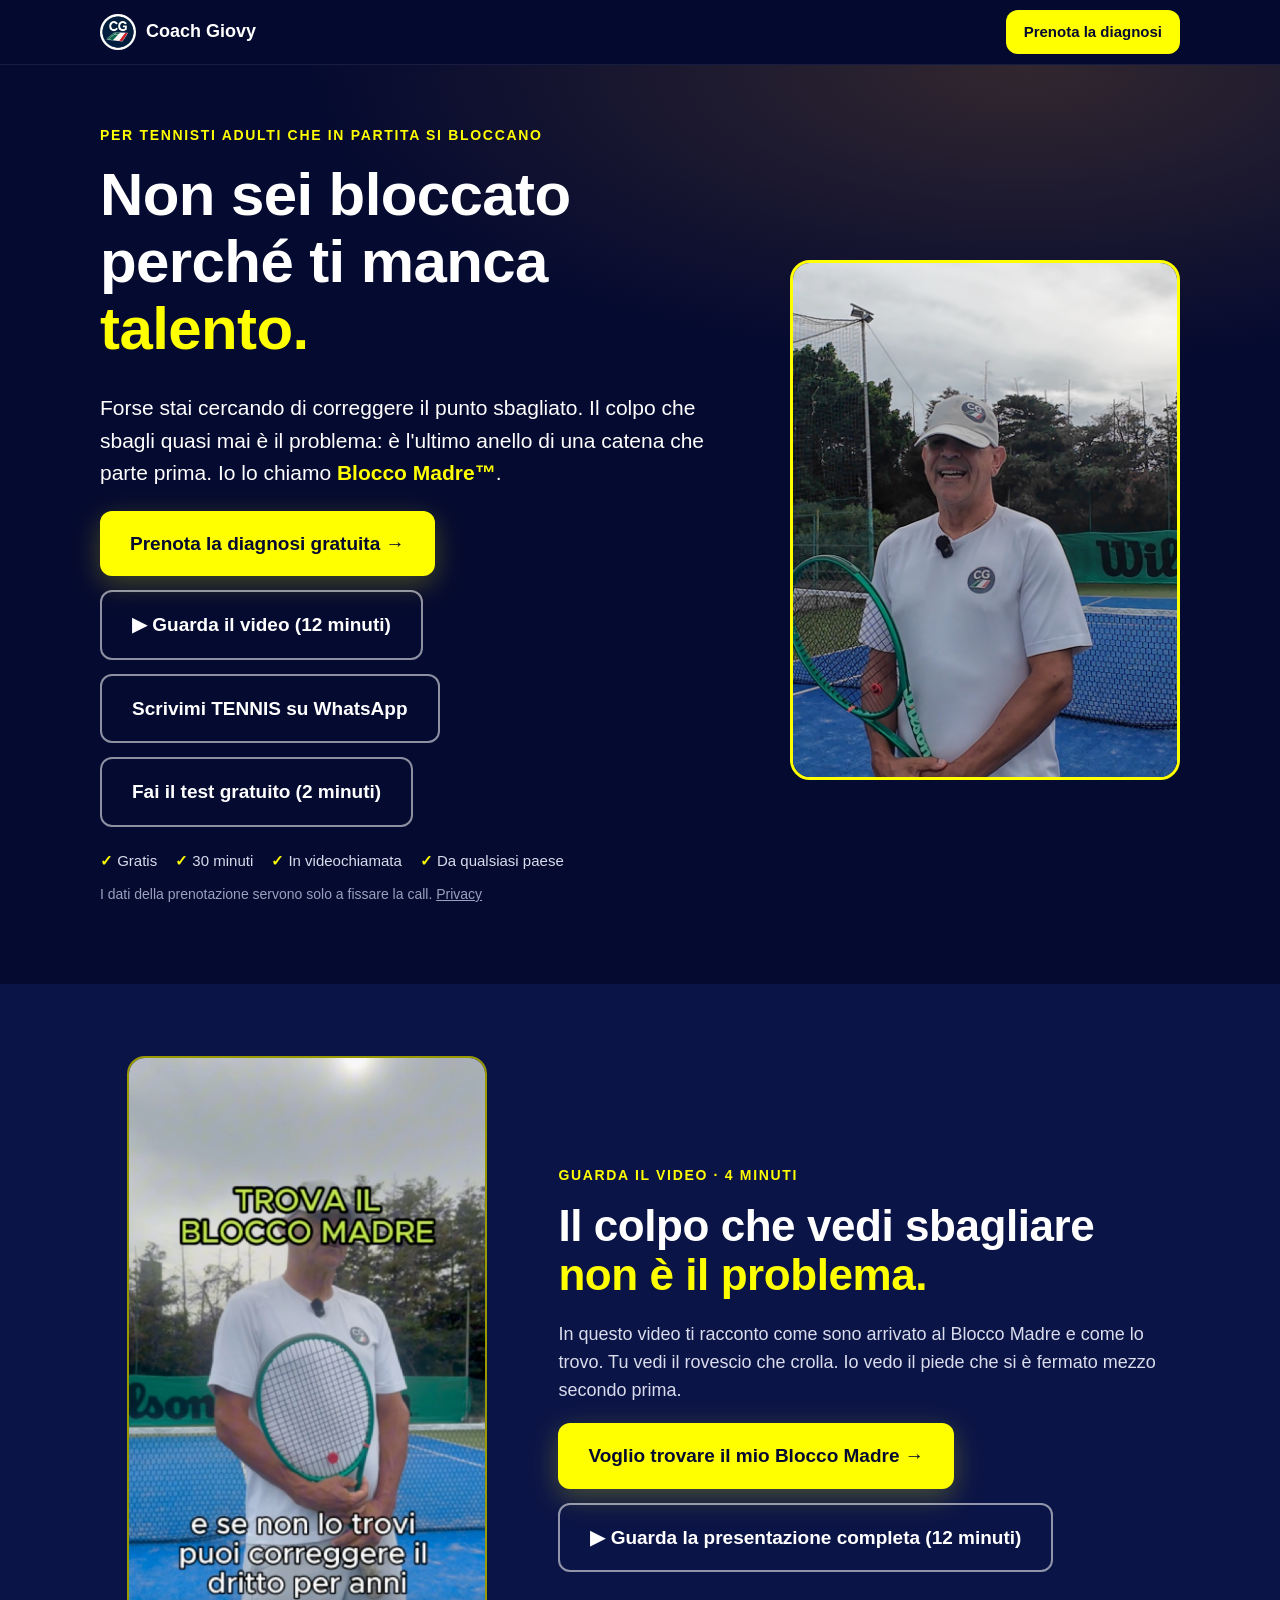
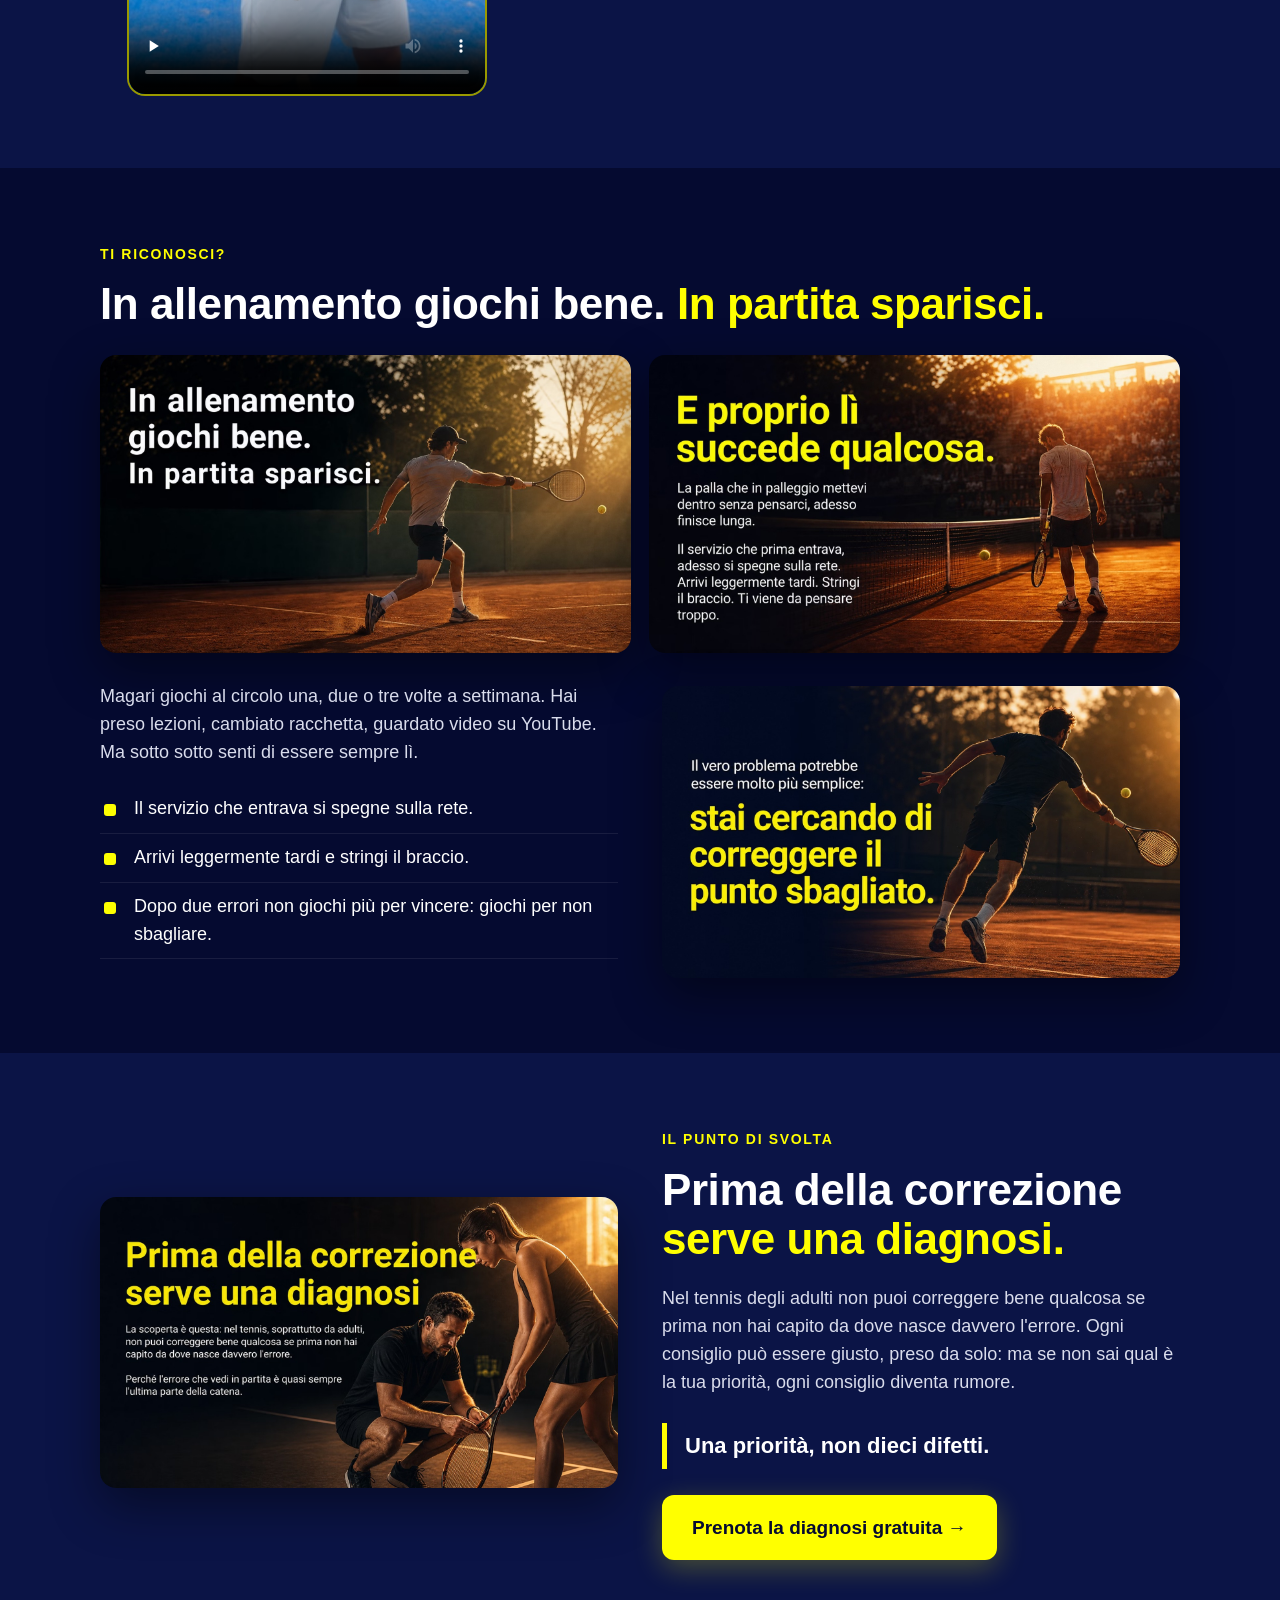
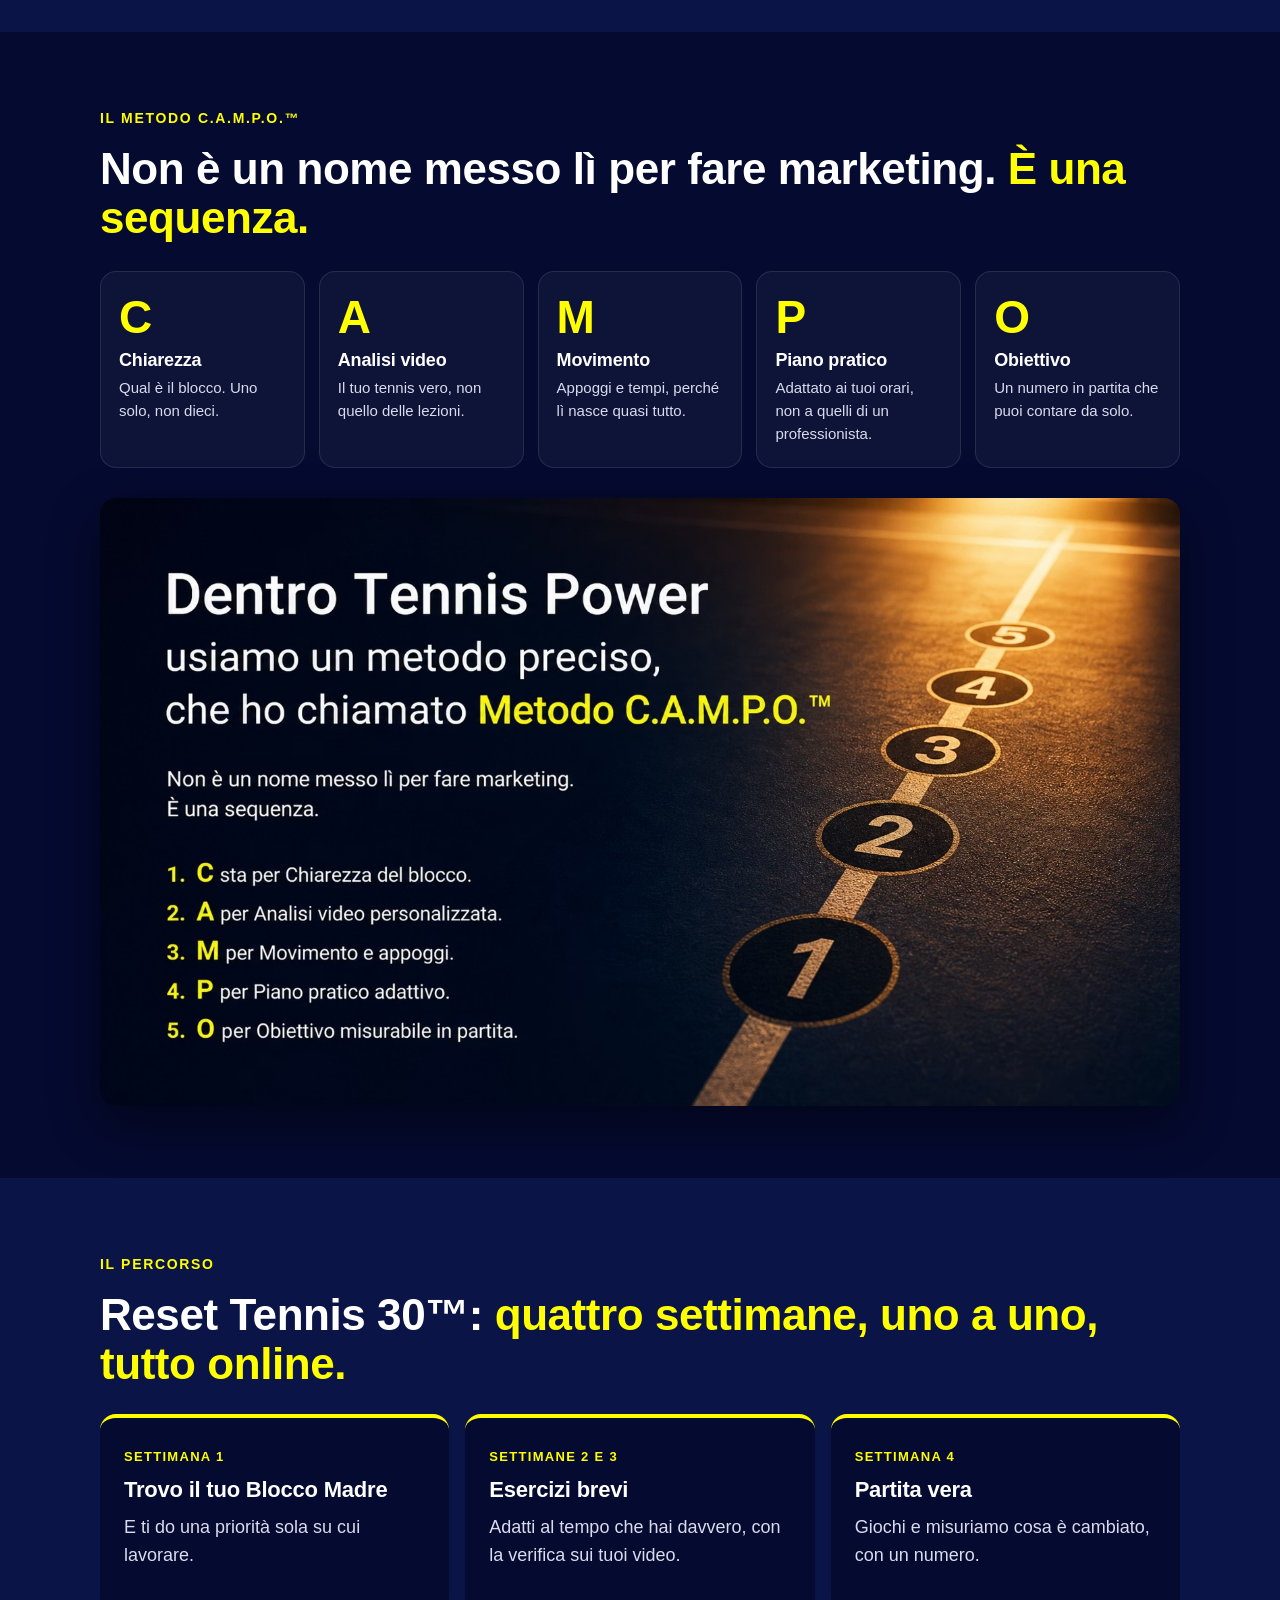
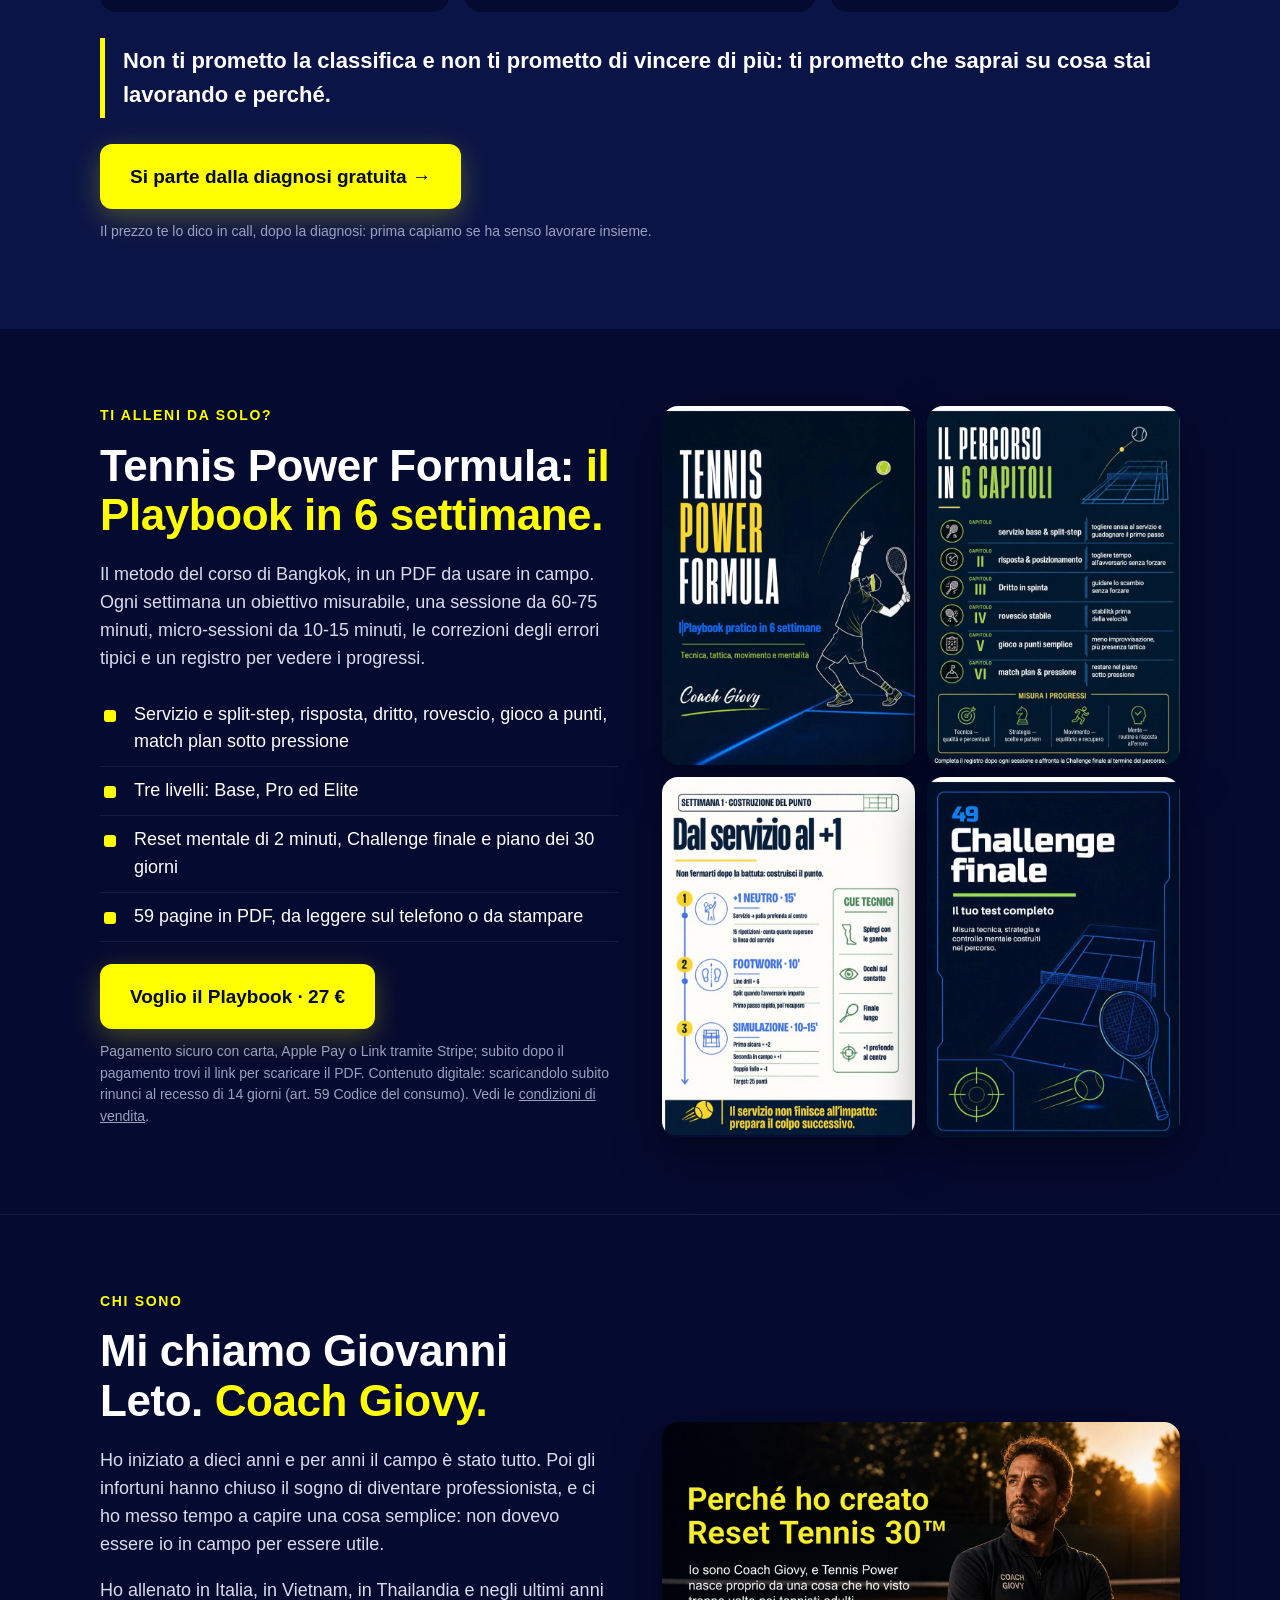
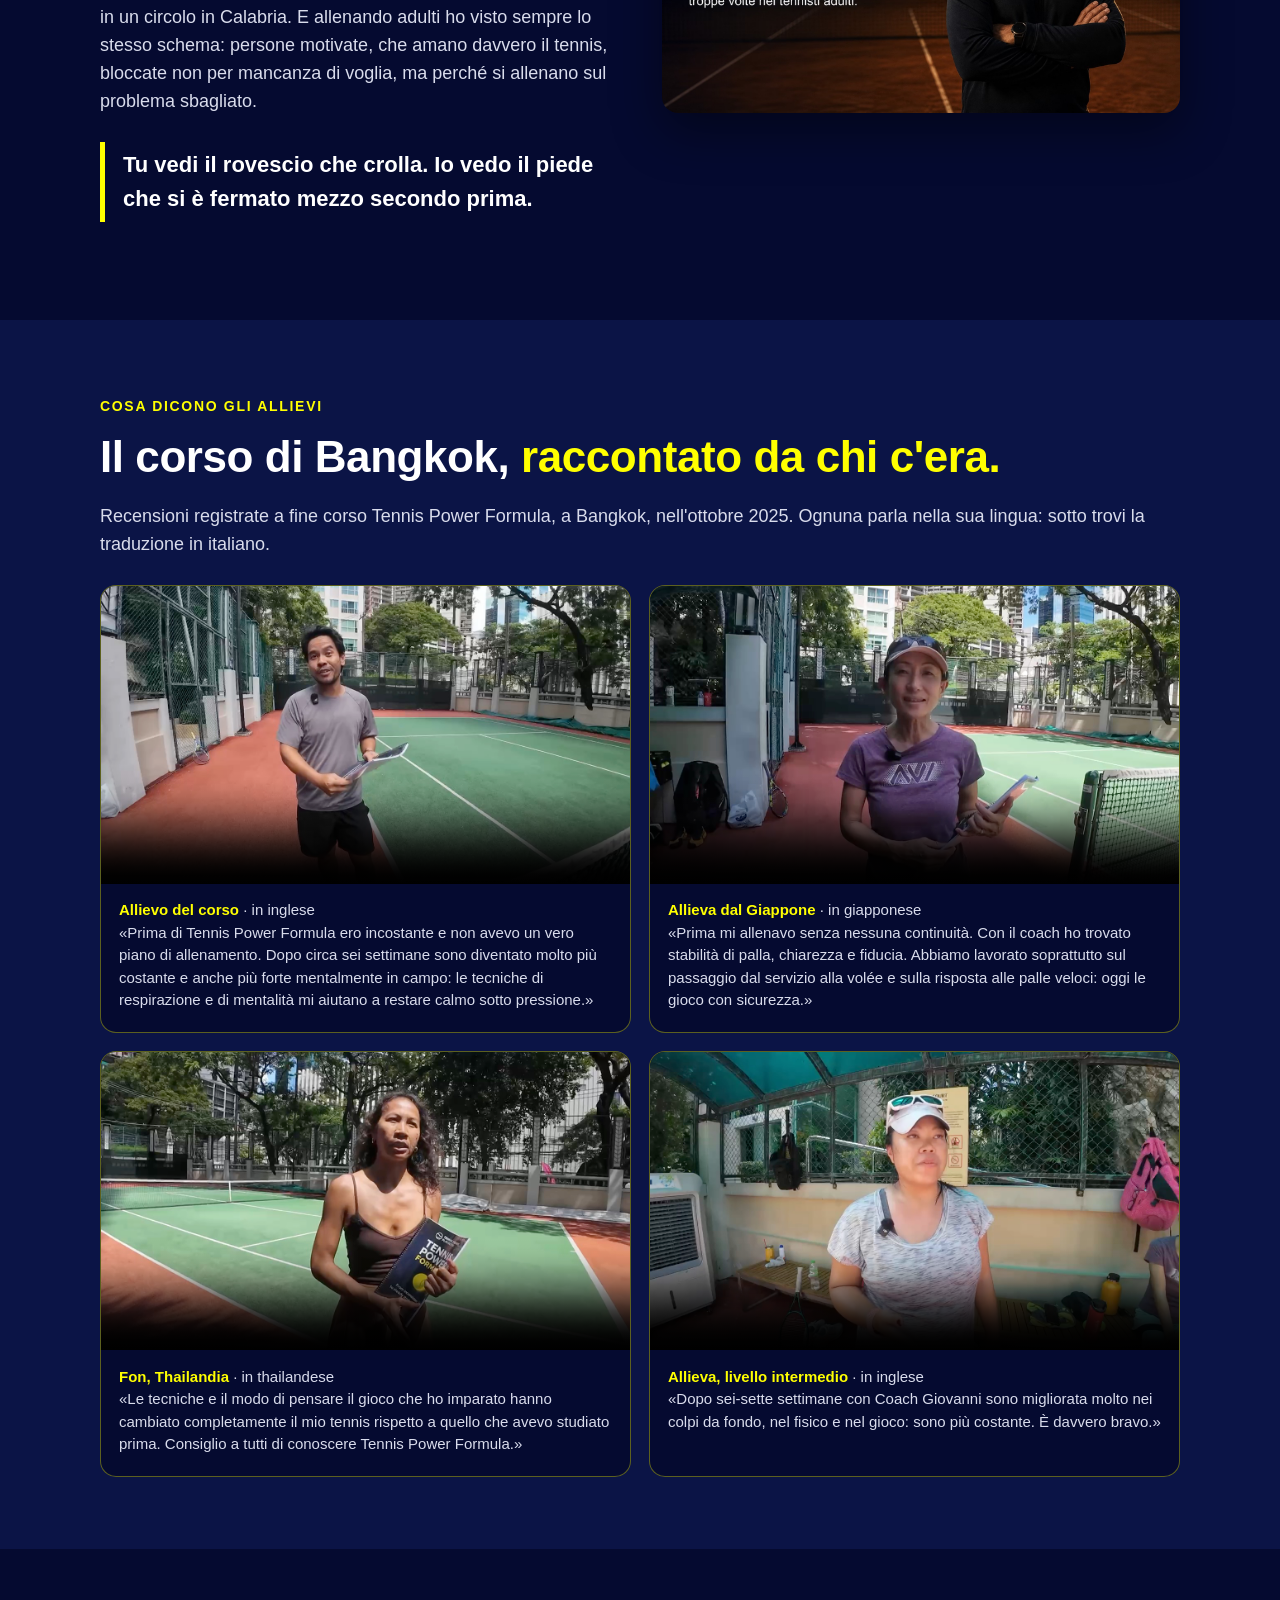
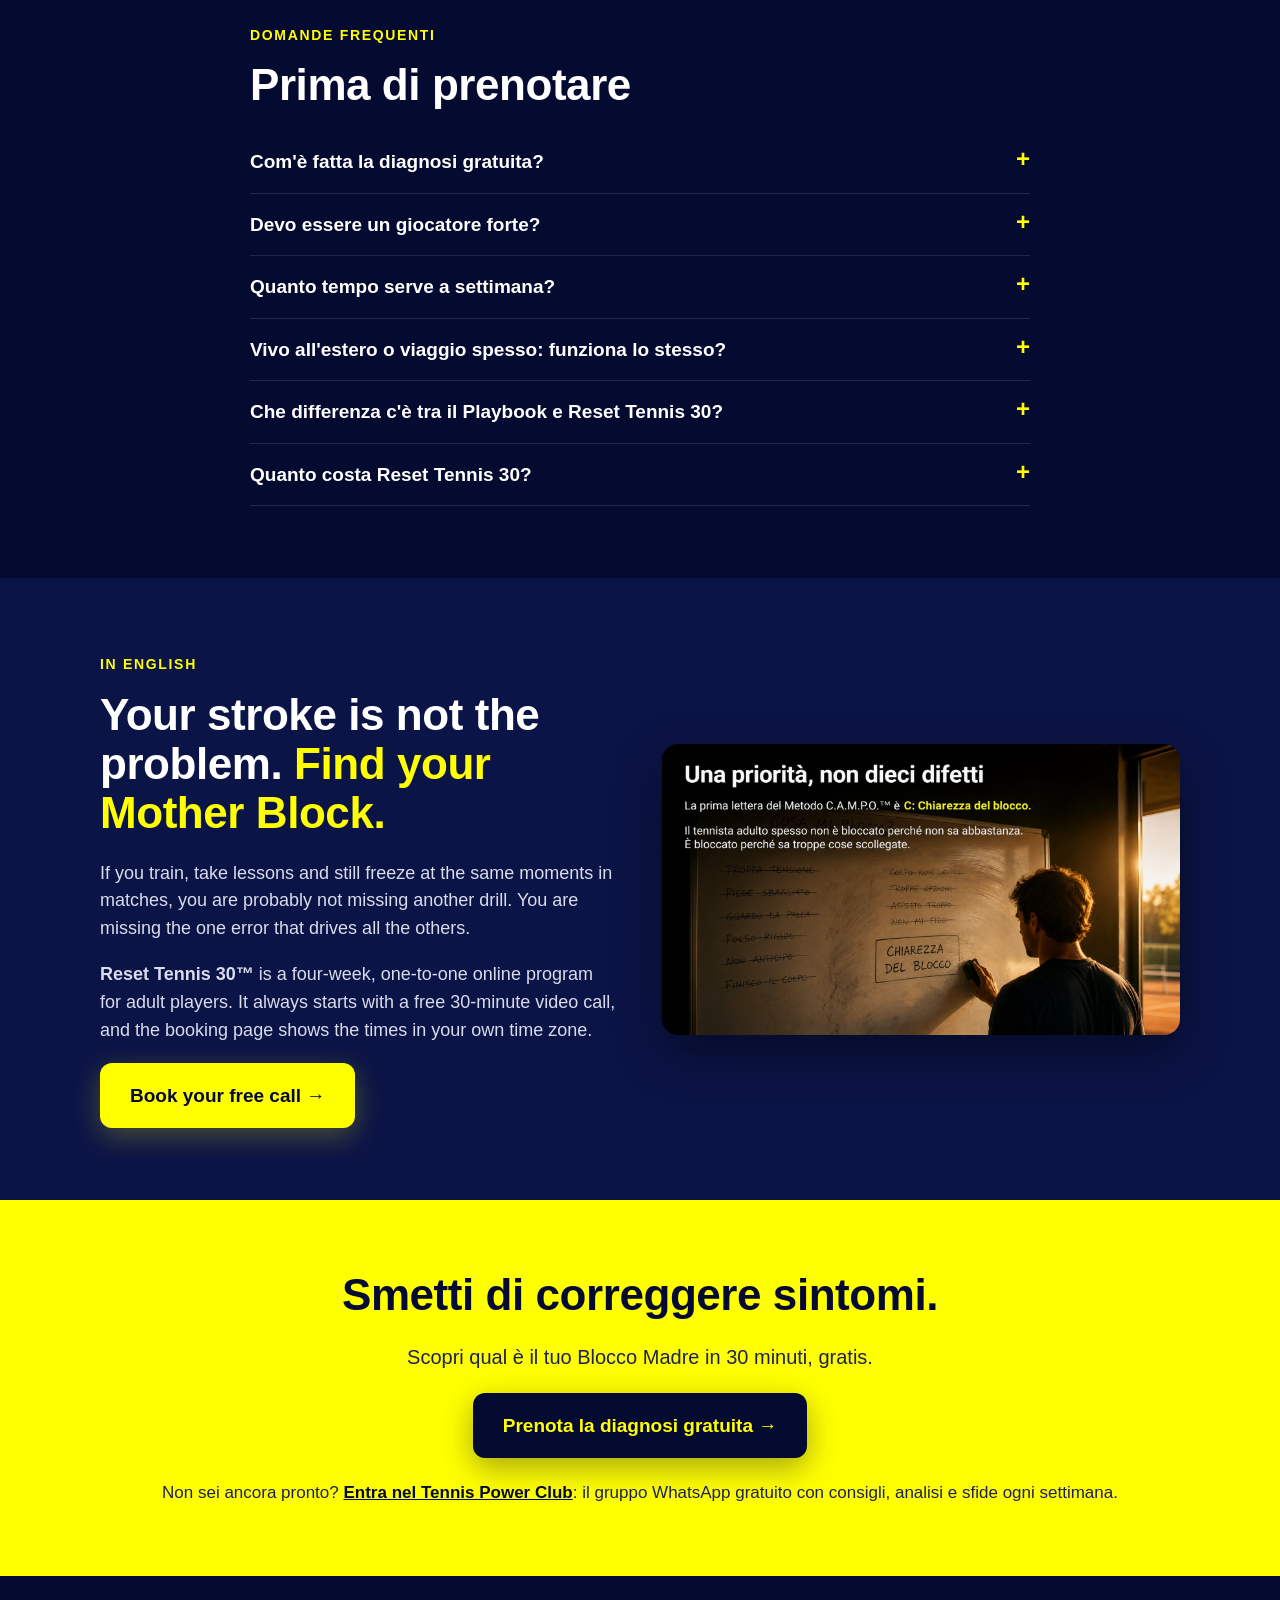
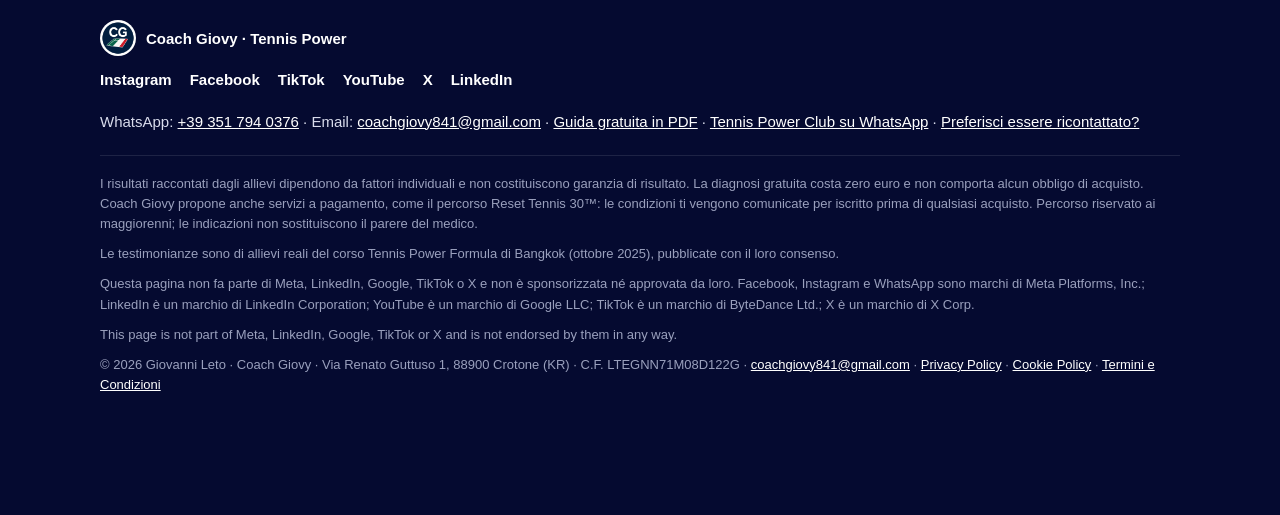
==== index.html @ 8401bed2 "Pagina video con il VSL e pulsante Guarda il video in home" ====
<!doctype html>
<html lang="it">
<head>
<meta charset="utf-8">
<meta name="viewport" content="width=device-width, initial-scale=1">
<title>Coach Giovy – Trova il tuo Blocco Madre</title>
<meta name="description" content="Per tennisti adulti che in allenamento giocano bene e in partita si bloccano. Diagnosi gratuita di 30 minuti online con Coach Giovy.">
<link rel="icon" href="img/logo.png">
<style>
:root{--navy:#050A30;--navy2:#0b1446;--giallo:#FFFF00;--bianco:#fff;--testo:#d9dcec;--grigio:#9aa0bd}
*{box-sizing:border-box}
html{scroll-behavior:smooth}
body{margin:0;background:var(--navy);color:var(--bianco);font-family:-apple-system,BlinkMacSystemFont,"Segoe UI",Roboto,"Helvetica Neue",Arial,sans-serif;font-size:18px;line-height:1.55;-webkit-font-smoothing:antialiased}
img{max-width:100%;display:block}
a{color:inherit}
.wrap{max-width:1120px;margin:0 auto;padding:0 20px}
.giallo{color:var(--giallo)}
h1,h2,h3{line-height:1.12;margin:0 0 .5em;font-weight:900;letter-spacing:-.01em}
h1{font-size:clamp(34px,5.6vw,60px)}
h2{font-size:clamp(28px,4vw,44px)}
h3{font-size:22px}
p{margin:0 0 1em;color:var(--testo)}
.eyebrow{display:inline-block;font-weight:700;font-size:14px;letter-spacing:.12em;text-transform:uppercase;color:var(--giallo);margin-bottom:14px}
section{padding:72px 0}
.alt{background:var(--navy2)}

/* pulsanti */
.btn{display:inline-flex;align-items:center;justify-content:center;gap:10px;background:var(--giallo);color:var(--navy);font-weight:900;font-size:19px;text-decoration:none;padding:18px 30px;border-radius:12px;box-shadow:0 8px 28px rgba(255,255,0,.25);transition:transform .15s,box-shadow .15s;text-align:center}
.btn:hover{transform:translateY(-2px);box-shadow:0 12px 34px rgba(255,255,0,.35)}
.btn.out{background:transparent;color:var(--bianco);border:2px solid rgba(255,255,255,.55);box-shadow:none;font-weight:700}
.btn.out:hover{border-color:var(--giallo);color:var(--giallo)}
.cta-row{display:flex;flex-wrap:wrap;gap:14px;align-items:center;margin-top:8px}
.nota{font-size:14px;color:var(--grigio);margin-top:12px}

/* barra in alto */
.top{position:sticky;top:0;z-index:20;background:rgba(5,10,48,.92);backdrop-filter:blur(8px);border-bottom:1px solid rgba(255,255,255,.08)}
.top .wrap{display:flex;align-items:center;justify-content:space-between;height:64px}
.brand{display:flex;align-items:center;gap:10px;font-weight:900;text-decoration:none}
.brand img{width:36px;height:36px;border-radius:50%}
.top .btn{padding:10px 18px;font-size:15px;box-shadow:none}

/* apertura */
.hero{padding:56px 0 64px;background:radial-gradient(1200px 500px at 80% 0%,rgba(255,170,40,.18),transparent 60%),var(--navy)}
.hero .grid{display:grid;grid-template-columns:1.25fr .75fr;gap:40px;align-items:center}
.hero p.lead{font-size:21px;color:var(--bianco)}
.hero .foto{border-radius:20px;overflow:hidden;border:3px solid var(--giallo);aspect-ratio:3/4;max-height:560px}
.hero .foto img{width:100%;height:100%;object-fit:cover;object-position:50% 22%}
.punti{display:flex;flex-wrap:wrap;gap:8px 18px;margin-top:22px;font-size:15px;color:var(--testo)}
.punti span::before{content:"✓ ";color:var(--giallo);font-weight:900}

/* video */
.video{display:grid;grid-template-columns:.8fr 1.2fr;gap:44px;align-items:center}
.player{position:relative;border-radius:18px;overflow:hidden;border:2px solid rgba(255,255,0,.6);background:#000;aspect-ratio:9/16;max-height:640px;margin:0 auto;width:100%;max-width:360px}
.player video{width:100%;height:100%;object-fit:cover}

/* slide */
.slide{border-radius:16px;overflow:hidden;box-shadow:0 18px 50px rgba(0,0,0,.45)}
.duo{display:grid;grid-template-columns:1fr 1fr;gap:18px}
.split{display:grid;grid-template-columns:1fr 1fr;gap:44px;align-items:center}
.lista{list-style:none;padding:0;margin:0 0 1.2em}
.lista li{padding:10px 0 10px 34px;position:relative;color:var(--bianco);border-bottom:1px solid rgba(255,255,255,.08)}
.lista li::before{content:"";position:absolute;left:4px;top:19px;width:12px;height:12px;background:var(--giallo);border-radius:3px}

/* metodo */
.campo{display:grid;grid-template-columns:repeat(5,1fr);gap:14px;margin:28px 0 30px}
.lettera{background:rgba(255,255,255,.04);border:1px solid rgba(255,255,255,.1);border-radius:16px;padding:22px 18px}
.lettera b{display:block;font-size:46px;line-height:1;color:var(--giallo);font-weight:900;margin-bottom:10px}
.lettera h3{font-size:18px;margin-bottom:6px}
.lettera p{font-size:15px;margin:0}

/* settimane */
.settimane{display:grid;grid-template-columns:repeat(3,1fr);gap:16px;margin:26px 0}
.sett{background:var(--navy);border-radius:16px;padding:24px;border-top:4px solid var(--giallo)}
.sett small{color:var(--giallo);font-weight:700;letter-spacing:.1em;text-transform:uppercase;font-size:13px}
.sett h3{margin-top:8px}
.promessa{font-size:22px;font-weight:700;color:var(--bianco);border-left:5px solid var(--giallo);padding:6px 0 6px 18px;margin:26px 0}

/* recensioni */
.rec{display:grid;grid-template-columns:repeat(2,1fr);gap:18px;margin-top:26px}
.testim{margin:0;background:var(--navy);border-radius:16px;overflow:hidden;border:1px solid rgba(255,255,0,.35)}
.testim video{width:100%;aspect-ratio:16/9;display:block;background:#000;object-fit:cover}
.testim figcaption{padding:16px 18px 20px;font-size:15px;line-height:1.5;color:var(--testo)}
.testim figcaption b{color:var(--giallo)}

/* faq */
details{border-bottom:1px solid rgba(255,255,255,.12);padding:16px 0}
summary{cursor:pointer;font-weight:700;font-size:19px;list-style:none;display:flex;justify-content:space-between;gap:16px}
summary::after{content:"+";color:var(--giallo);font-weight:900;font-size:24px;line-height:1}
details[open] summary::after{content:"–"}
details p{margin:12px 0 0}

/* fascia finale */
.finale{background:var(--giallo);color:var(--navy);text-align:center;padding:70px 0}
.finale h2{color:var(--navy)}
.finale p{color:#1d2250;font-size:20px}
.finale .btn{background:var(--navy);color:var(--giallo);box-shadow:0 10px 30px rgba(5,10,48,.35)}
.finale .club{font-size:17px;margin:22px 0 0}
.finale .club a{color:var(--navy);font-weight:800}

footer{padding:44px 0 110px;font-size:15px;color:var(--grigio)}
footer a{color:var(--bianco)}
.legale{margin-top:22px;padding-top:18px;border-top:1px solid rgba(255,255,255,.1);font-size:13px;line-height:1.55}
.legale p{color:var(--grigio);margin:0 0 10px}
.social{display:flex;flex-wrap:wrap;gap:10px 18px;margin:12px 0 18px}
.social a{text-decoration:none;font-weight:700}
.social a:hover{color:var(--giallo)}

/* pulsante fisso su telefono */
.fisso{display:none}

@media (max-width:860px){
  body{font-size:17px}
  section{padding:54px 0}
  .hero .grid,.video,.split{grid-template-columns:1fr;gap:28px}
  .hero{padding-top:36px}
  .hero .foto{aspect-ratio:auto;height:340px;max-height:none;width:100%}
  .hero .foto img{object-position:50% 18%}
  .campo{grid-template-columns:1fr 1fr}
  .settimane,.rec{grid-template-columns:1fr}
  .rec .box{aspect-ratio:auto;min-height:120px}
  .duo{grid-template-columns:1fr}
  .btn{width:100%}
  .top .btn{width:auto}
  .fisso{display:block;position:fixed;left:0;right:0;bottom:0;z-index:30;padding:10px 14px calc(10px + env(safe-area-inset-bottom));background:rgba(5,10,48,.95);border-top:1px solid rgba(255,255,0,.3)}
  .fisso .btn{padding:15px;font-size:17px}
}
.anteprime{grid-template-columns:1fr 1fr!important;gap:12px}
@media (max-width:420px){.campo{grid-template-columns:1fr}.top .btn{display:none}}
</style>
</head>
<body>

<header class="top">
  <div class="wrap">
    <a class="brand" href="#inizio"><img src="img/logo.png" alt="">Coach Giovy</a>
    <a class="btn" href="https://calendar.app.google/vhpC8xXXcmGHWAYC7" target="_blank" rel="noopener">Prenota la diagnosi</a>
  </div>
</header>

<main id="inizio">

<!-- APERTURA -->
<section class="hero">
  <div class="wrap grid">
    <div>
      <span class="eyebrow">Per tennisti adulti che in partita si bloccano</span>
      <h1>Non sei bloccato perché ti manca <span class="giallo">talento.</span></h1>
      <p class="lead">Forse stai cercando di correggere il punto sbagliato. Il colpo che sbagli quasi mai è il problema: è l'ultimo anello di una catena che parte prima. Io lo chiamo <b class="giallo">Blocco Madre™</b>.</p>
      <div class="cta-row">
        <a class="btn" href="https://calendar.app.google/vhpC8xXXcmGHWAYC7" target="_blank" rel="noopener">Prenota la diagnosi gratuita →</a>
        <a class="btn out" href="video.html">▶ Guarda il video (12 minuti)</a>
        <a class="btn out" href="https://wa.me/393517940376?text=TENNIS" target="_blank" rel="noopener">Scrivimi TENNIS su WhatsApp</a>
        <a class="btn out" href="https://docs.google.com/forms/d/e/1FAIpQLSeAd2VO9AnDeCGVUJ0sTrOYMsWZMtYce19Gke6xHrSFcv4H5g/viewform" target="_blank" rel="noopener">Fai il test gratuito (2 minuti)</a>
      </div>
      <div class="punti"><span>Gratis</span><span>30 minuti</span><span>In videochiamata</span><span>Da qualsiasi paese</span></div>
      <p class="nota">I dati della prenotazione servono solo a fissare la call. <a href="privacy.html" style="color:var(--grigio)">Privacy</a></p>
    </div>
    <div class="foto"><img src="img/coach.jpg" alt="Coach Giovy, Giovanni Leto, in campo"></div>
  </div>
</section>

<!-- VIDEO -->
<section class="alt" id="video">
  <div class="wrap video">
    <div class="player">
      <video controls preload="none" playsinline poster="img/video-poster.jpg"
        src="video/video-manifesto.mp4"></video>
    </div>
    <div>
      <span class="eyebrow">Guarda il video · 4 minuti</span>
      <h2>Il colpo che vedi sbagliare <span class="giallo">non è il problema.</span></h2>
      <p>In questo video ti racconto come sono arrivato al Blocco Madre e come lo trovo. Tu vedi il rovescio che crolla. Io vedo il piede che si è fermato mezzo secondo prima.</p>
      <a class="btn" href="https://calendar.app.google/vhpC8xXXcmGHWAYC7" target="_blank" rel="noopener">Voglio trovare il mio Blocco Madre →</a>
      <p style="margin-top:14px"><a class="btn out" href="video.html">▶ Guarda la presentazione completa (12 minuti)</a></p>
    </div>
  </div>
</section>

<!-- TI RICONOSCI -->
<section>
  <div class="wrap">
    <span class="eyebrow">Ti riconosci?</span>
    <h2>In allenamento giochi bene. <span class="giallo">In partita sparisci.</span></h2>
    <div class="duo" style="margin:26px 0 30px">
      <div class="slide"><img src="img/slide-26.jpg" alt="In allenamento giochi bene. In partita sparisci." loading="lazy"></div>
      <div class="slide"><img src="img/slide-29.jpg" alt="E proprio lì succede qualcosa" loading="lazy"></div>
    </div>
    <div class="split">
      <div>
        <p>Magari giochi al circolo una, due o tre volte a settimana. Hai preso lezioni, cambiato racchetta, guardato video su YouTube. Ma sotto sotto senti di essere sempre lì.</p>
        <ul class="lista">
          <li>Il servizio che entrava si spegne sulla rete.</li>
          <li>Arrivi leggermente tardi e stringi il braccio.</li>
          <li>Dopo due errori non giochi più per vincere: giochi per non sbagliare.</li>
        </ul>
      </div>
      <div class="slide"><img src="img/slide-4.jpg" alt="Stai cercando di correggere il punto sbagliato" loading="lazy"></div>
    </div>
  </div>
</section>

<!-- DIAGNOSI -->
<section class="alt">
  <div class="wrap split">
    <div class="slide"><img src="img/slide-49.jpg" alt="Prima della correzione serve una diagnosi" loading="lazy"></div>
    <div>
      <span class="eyebrow">Il punto di svolta</span>
      <h2>Prima della correzione <span class="giallo">serve una diagnosi.</span></h2>
      <p>Nel tennis degli adulti non puoi correggere bene qualcosa se prima non hai capito da dove nasce davvero l'errore. Ogni consiglio può essere giusto, preso da solo: ma se non sai qual è la tua priorità, ogni consiglio diventa rumore.</p>
      <p class="promessa">Una priorità, non dieci difetti.</p>
      <a class="btn" href="https://calendar.app.google/vhpC8xXXcmGHWAYC7" target="_blank" rel="noopener">Prenota la diagnosi gratuita →</a>
    </div>
  </div>
</section>

<!-- METODO -->
<section>
  <div class="wrap">
    <span class="eyebrow">Il Metodo C.A.M.P.O.™</span>
    <h2>Non è un nome messo lì per fare marketing. <span class="giallo">È una sequenza.</span></h2>
    <div class="campo">
      <div class="lettera"><b>C</b><h3>Chiarezza</h3><p>Qual è il blocco. Uno solo, non dieci.</p></div>
      <div class="lettera"><b>A</b><h3>Analisi video</h3><p>Il tuo tennis vero, non quello delle lezioni.</p></div>
      <div class="lettera"><b>M</b><h3>Movimento</h3><p>Appoggi e tempi, perché lì nasce quasi tutto.</p></div>
      <div class="lettera"><b>P</b><h3>Piano pratico</h3><p>Adattato ai tuoi orari, non a quelli di un professionista.</p></div>
      <div class="lettera"><b>O</b><h3>Obiettivo</h3><p>Un numero in partita che puoi contare da solo.</p></div>
    </div>
    <div class="slide"><img src="img/slide-54.jpg" alt="Dentro Tennis Power usiamo il Metodo C.A.M.P.O." loading="lazy"></div>
  </div>
</section>

<!-- RESET TENNIS 30 -->
<section class="alt" id="reset">
  <div class="wrap">
    <span class="eyebrow">Il percorso</span>
    <h2>Reset Tennis 30™: <span class="giallo">quattro settimane, uno a uno, tutto online.</span></h2>
    <div class="settimane">
      <div class="sett"><small>Settimana 1</small><h3>Trovo il tuo Blocco Madre</h3><p>E ti do una priorità sola su cui lavorare.</p></div>
      <div class="sett"><small>Settimane 2 e 3</small><h3>Esercizi brevi</h3><p>Adatti al tempo che hai davvero, con la verifica sui tuoi video.</p></div>
      <div class="sett"><small>Settimana 4</small><h3>Partita vera</h3><p>Giochi e misuriamo cosa è cambiato, con un numero.</p></div>
    </div>
    <p class="promessa">Non ti prometto la classifica e non ti prometto di vincere di più: ti prometto che saprai su cosa stai lavorando e perché.</p>
    <a class="btn" href="https://calendar.app.google/vhpC8xXXcmGHWAYC7" target="_blank" rel="noopener">Si parte dalla diagnosi gratuita →</a>
    <p class="nota">Il prezzo te lo dico in call, dopo la diagnosi: prima capiamo se ha senso lavorare insieme.</p>
  </div>
</section>

<!-- PLAYBOOK: prodotto digitale in vendita. ACQUISTO_PLAYBOOK = link di pagamento Stripe del Playbook (27 euro) -->
<section id="playbook" style="border-bottom:1px solid rgba(255,255,255,.08)">
  <div class="wrap split">
    <div>
      <span class="eyebrow">Ti alleni da solo?</span>
      <h2>Tennis Power Formula: <span class="giallo">il Playbook in 6 settimane.</span></h2>
      <p>Il metodo del corso di Bangkok, in un PDF da usare in campo. Ogni settimana un obiettivo misurabile, una sessione da 60-75 minuti, micro-sessioni da 10-15 minuti, le correzioni degli errori tipici e un registro per vedere i progressi.</p>
      <ul class="lista">
        <li>Servizio e split-step, risposta, dritto, rovescio, gioco a punti, match plan sotto pressione</li>
        <li>Tre livelli: Base, Pro ed Elite</li>
        <li>Reset mentale di 2 minuti, Challenge finale e piano dei 30 giorni</li>
        <li>59 pagine in PDF, da leggere sul telefono o da stampare</li>
      </ul>
      <div class="cta-row">
        <a class="btn" id="compra-playbook" href="https://buy.stripe.com/4gMcN65EV00C4NLbNy9bO01" target="_blank" rel="noopener">Voglio il Playbook · 27 €</a>
      </div>
      <p class="nota">Pagamento sicuro con carta, Apple Pay o Link tramite Stripe; subito dopo il pagamento trovi il link per scaricare il PDF. Contenuto digitale: scaricandolo subito rinunci al recesso di 14 giorni (art. 59 Codice del consumo). Vedi le <a href="termini.html#playbook">condizioni di vendita</a>.</p>
    </div>
    <div class="duo anteprime">
      <div class="slide"><img src="img/playbook-1.jpg" alt="Copertina del Playbook Tennis Power Formula" loading="lazy"></div>
      <div class="slide"><img src="img/playbook-4.jpg" alt="Il percorso in 6 capitoli" loading="lazy"></div>
      <div class="slide"><img src="img/playbook-7.jpg" alt="Una sessione della settimana 1" loading="lazy"></div>
      <div class="slide"><img src="img/playbook-53.jpg" alt="La Challenge finale" loading="lazy"></div>
    </div>
  </div>
</section>

<!-- CHI SONO -->
<section>
  <div class="wrap split">
    <div>
      <span class="eyebrow">Chi sono</span>
      <h2>Mi chiamo Giovanni Leto. <span class="giallo">Coach Giovy.</span></h2>
      <p>Ho iniziato a dieci anni e per anni il campo è stato tutto. Poi gli infortuni hanno chiuso il sogno di diventare professionista, e ci ho messo tempo a capire una cosa semplice: non dovevo essere io in campo per essere utile.</p>
      <p>Ho allenato in Italia, in Vietnam, in Thailandia e negli ultimi anni in un circolo in Calabria. E allenando adulti ho visto sempre lo stesso schema: persone motivate, che amano davvero il tennis, bloccate non per mancanza di voglia, ma perché si allenano sul problema sbagliato.</p>
      <p class="promessa">Tu vedi il rovescio che crolla. Io vedo il piede che si è fermato mezzo secondo prima.</p>
    </div>
    <div class="slide"><img src="img/slide-39.jpg" alt="Perché ho creato Reset Tennis 30" loading="lazy"></div>
  </div>
</section>

<!-- RECENSIONI: allieve del corso Tennis Power Formula, Bangkok, 17/10/2025. Pubblicare solo con il consenso scritto di ciascuna. -->
<section class="alt" id="recensioni">
  <div class="wrap">
    <span class="eyebrow">Cosa dicono gli allievi</span>
    <h2>Il corso di Bangkok, <span class="giallo">raccontato da chi c'era.</span></h2>
    <p>Recensioni registrate a fine corso Tennis Power Formula, a Bangkok, nell'ottobre 2025. Ognuna parla nella sua lingua: sotto trovi la traduzione in italiano.</p>
    <div class="rec">
      <figure class="testim">
        <video controls preload="none" playsinline poster="img/poster-allievo.jpg" src="video/recensione-allievo.mp4"></video>
        <figcaption><b>Allievo del corso</b> · in inglese<br>«Prima di Tennis Power Formula ero incostante e non avevo un vero piano di allenamento. Dopo circa sei settimane sono diventato molto più costante e anche più forte mentalmente in campo: le tecniche di respirazione e di mentalità mi aiutano a restare calmo sotto pressione.»</figcaption>
      </figure>
      <figure class="testim">
        <video controls preload="none" playsinline poster="img/poster-giappone.jpg" src="video/recensione-giappone.mp4"></video>
        <figcaption><b>Allieva dal Giappone</b> · in giapponese<br>«Prima mi allenavo senza nessuna continuità. Con il coach ho trovato stabilità di palla, chiarezza e fiducia. Abbiamo lavorato soprattutto sul passaggio dal servizio alla volée e sulla risposta alle palle veloci: oggi le gioco con sicurezza.»</figcaption>
      </figure>
      <figure class="testim">
        <video controls preload="none" playsinline poster="img/poster-fon-thailandia.jpg" src="video/recensione-fon-thailandia.mp4"></video>
        <figcaption><b>Fon, Thailandia</b> · in thailandese<br>«Le tecniche e il modo di pensare il gioco che ho imparato hanno cambiato completamente il mio tennis rispetto a quello che avevo studiato prima. Consiglio a tutti di conoscere Tennis Power Formula.»</figcaption>
      </figure>
      <figure class="testim">
        <video controls preload="none" playsinline poster="img/poster-inglese.jpg" src="video/recensione-inglese.mp4"></video>
        <figcaption><b>Allieva, livello intermedio</b> · in inglese<br>«Dopo sei-sette settimane con Coach Giovanni sono migliorata molto nei colpi da fondo, nel fisico e nel gioco: sono più costante. È davvero bravo.»</figcaption>
      </figure>
    </div>
  </div>
</section>

<!-- FAQ -->
<section>
  <div class="wrap" style="max-width:820px">
    <span class="eyebrow">Domande frequenti</span>
    <h2>Prima di prenotare</h2>
    <details><summary>Com'è fatta la diagnosi gratuita?</summary><p>Trenta minuti in videochiamata con Google Meet. Guardiamo il tuo gioco insieme, ti faccio qualche domanda e ti dico cosa vedo. Se ha senso lavorare insieme te lo dico; se non ha senso, te lo dico lo stesso.</p></details>
    <details><summary>Devo essere un giocatore forte?</summary><p>No. Il percorso è per adulti che giocano al circolo, fanno qualche torneo o le sfide con gli amici, e sentono di essere fermi allo stesso livello.</p></details>
    <details><summary>Quanto tempo serve a settimana?</summary><p>Poco, ma fatto bene: esercizi brevi costruiti sui tuoi orari reali. L'idea è fare meno cose, ma quelle giuste.</p></details>
    <details><summary>Vivo all'estero o viaggio spesso: funziona lo stesso?</summary><p>Sì, è tutto online. La pagina di prenotazione ti mostra gli orari nel tuo fuso orario.</p></details>
    <details><summary>Che differenza c'è tra il Playbook e Reset Tennis 30?</summary><p>Il Playbook è il metodo da seguire da solo, uguale per tutti. Reset Tennis 30 è il percorso uno a uno: parto dal tuo Blocco Madre e correggo sui tuoi video. Se hai il Playbook e un colpo continua a cedere sotto pressione, la diagnosi gratuita è il passo giusto.</p></details>
    <details><summary>Quanto costa Reset Tennis 30?</summary><p>Te lo dico in call, dopo la diagnosi. Prima capiamo insieme qual è il tuo Blocco Madre e se il percorso fa per te.</p></details>
  </div>
</section>

<!-- ENGLISH -->
<section class="alt" id="english">
  <div class="wrap split">
    <div>
      <span class="eyebrow">In English</span>
      <h2>Your stroke is not the problem. <span class="giallo">Find your Mother Block.</span></h2>
      <p>If you train, take lessons and still freeze at the same moments in matches, you are probably not missing another drill. You are missing the one error that drives all the others.</p>
      <p><b>Reset Tennis 30™</b> is a four-week, one-to-one online program for adult players. It always starts with a free 30-minute video call, and the booking page shows the times in your own time zone.</p>
      <a class="btn" href="https://calendar.app.google/vhpC8xXXcmGHWAYC7" target="_blank" rel="noopener">Book your free call →</a>
    </div>
    <div class="slide"><img src="img/slide-57.jpg" alt="One priority, not ten flaws" loading="lazy"></div>
  </div>
</section>

<!-- FASCIA FINALE -->
<section class="finale">
  <div class="wrap">
    <h2>Smetti di correggere sintomi.</h2>
    <p>Scopri qual è il tuo Blocco Madre in 30 minuti, gratis.</p>
    <a class="btn" href="https://calendar.app.google/vhpC8xXXcmGHWAYC7" target="_blank" rel="noopener">Prenota la diagnosi gratuita →</a>
    <p class="club">Non sei ancora pronto? <a href="https://chat.whatsapp.com/JRGV0BGy0C2G9ixnnezzNY" target="_blank" rel="noopener">Entra nel Tennis Power Club</a>: il gruppo WhatsApp gratuito con consigli, analisi e sfide ogni settimana.</p>
  </div>
</section>

</main>

<footer>
  <div class="wrap">
    <a class="brand" href="#inizio"><img src="img/logo.png" alt="">Coach Giovy · Tennis Power</a>
    <div class="social">
      <a href="https://www.instagram.com/coach_giovy/" target="_blank" rel="noopener">Instagram</a>
      <a href="https://www.facebook.com/profile.php?id=61582420236286" target="_blank" rel="noopener">Facebook</a>
      <a href="https://www.tiktok.com/@coachgiovy" target="_blank" rel="noopener">TikTok</a>
      <a href="https://www.youtube.com/@TennisPowerFormulaClub" target="_blank" rel="noopener">YouTube</a>
      <a href="https://x.com/GiovyTennis" target="_blank" rel="noopener">X</a>
      <a href="https://www.linkedin.com/in/coach-giovy-leto-53047738b/" target="_blank" rel="noopener">LinkedIn</a>
    </div>
    <p>WhatsApp: <a href="https://wa.me/393517940376?text=TENNIS">+39 351 794 0376</a> · Email: <a href="mailto:coachgiovy841@gmail.com">coachgiovy841@gmail.com</a> · <a href="https://drive.google.com/file/d/1K6aGOodarD0te33HULydcVRfUlm4K-37/view" target="_blank" rel="noopener">Guida gratuita in PDF</a> · <a href="https://chat.whatsapp.com/JRGV0BGy0C2G9ixnnezzNY" target="_blank" rel="noopener">Tennis Power Club su WhatsApp</a> · <a href="https://forms.gle/74oSmJarqbcMJwJe6" target="_blank" rel="noopener">Preferisci essere ricontattato?</a></p>
    <div class="legale">
      <p>I risultati raccontati dagli allievi dipendono da fattori individuali e non costituiscono garanzia di risultato. La diagnosi gratuita costa zero euro e non comporta alcun obbligo di acquisto. Coach Giovy propone anche servizi a pagamento, come il percorso Reset Tennis 30™: le condizioni ti vengono comunicate per iscritto prima di qualsiasi acquisto. Percorso riservato ai maggiorenni; le indicazioni non sostituiscono il parere del medico.</p>
      <p>Le testimonianze sono di allievi reali del corso Tennis Power Formula di Bangkok (ottobre 2025), pubblicate con il loro consenso.</p>
      <p>Questa pagina non fa parte di Meta, LinkedIn, Google, TikTok o X e non è sponsorizzata né approvata da loro. Facebook, Instagram e WhatsApp sono marchi di Meta Platforms, Inc.; LinkedIn è un marchio di LinkedIn Corporation; YouTube è un marchio di Google LLC; TikTok è un marchio di ByteDance Ltd.; X è un marchio di X Corp.</p>
      <p>This page is not part of Meta, LinkedIn, Google, TikTok or X and is not endorsed by them in any way.</p>
      <p>© 2026 Giovanni Leto · Coach Giovy · Via Renato Guttuso 1, 88900 Crotone (KR) · C.F. LTEGNN71M08D122G · <a href="mailto:coachgiovy841@gmail.com">coachgiovy841@gmail.com</a> · <a href="privacy.html">Privacy Policy</a> · <a href="privacy.html#cookie">Cookie Policy</a> · <a href="termini.html">Termini e Condizioni</a></p>
    </div>
  </div>
</footer>

<div class="fisso"><a class="btn" href="https://calendar.app.google/vhpC8xXXcmGHWAYC7" target="_blank" rel="noopener">Prenota la diagnosi gratuita →</a></div>

</body>
</html>
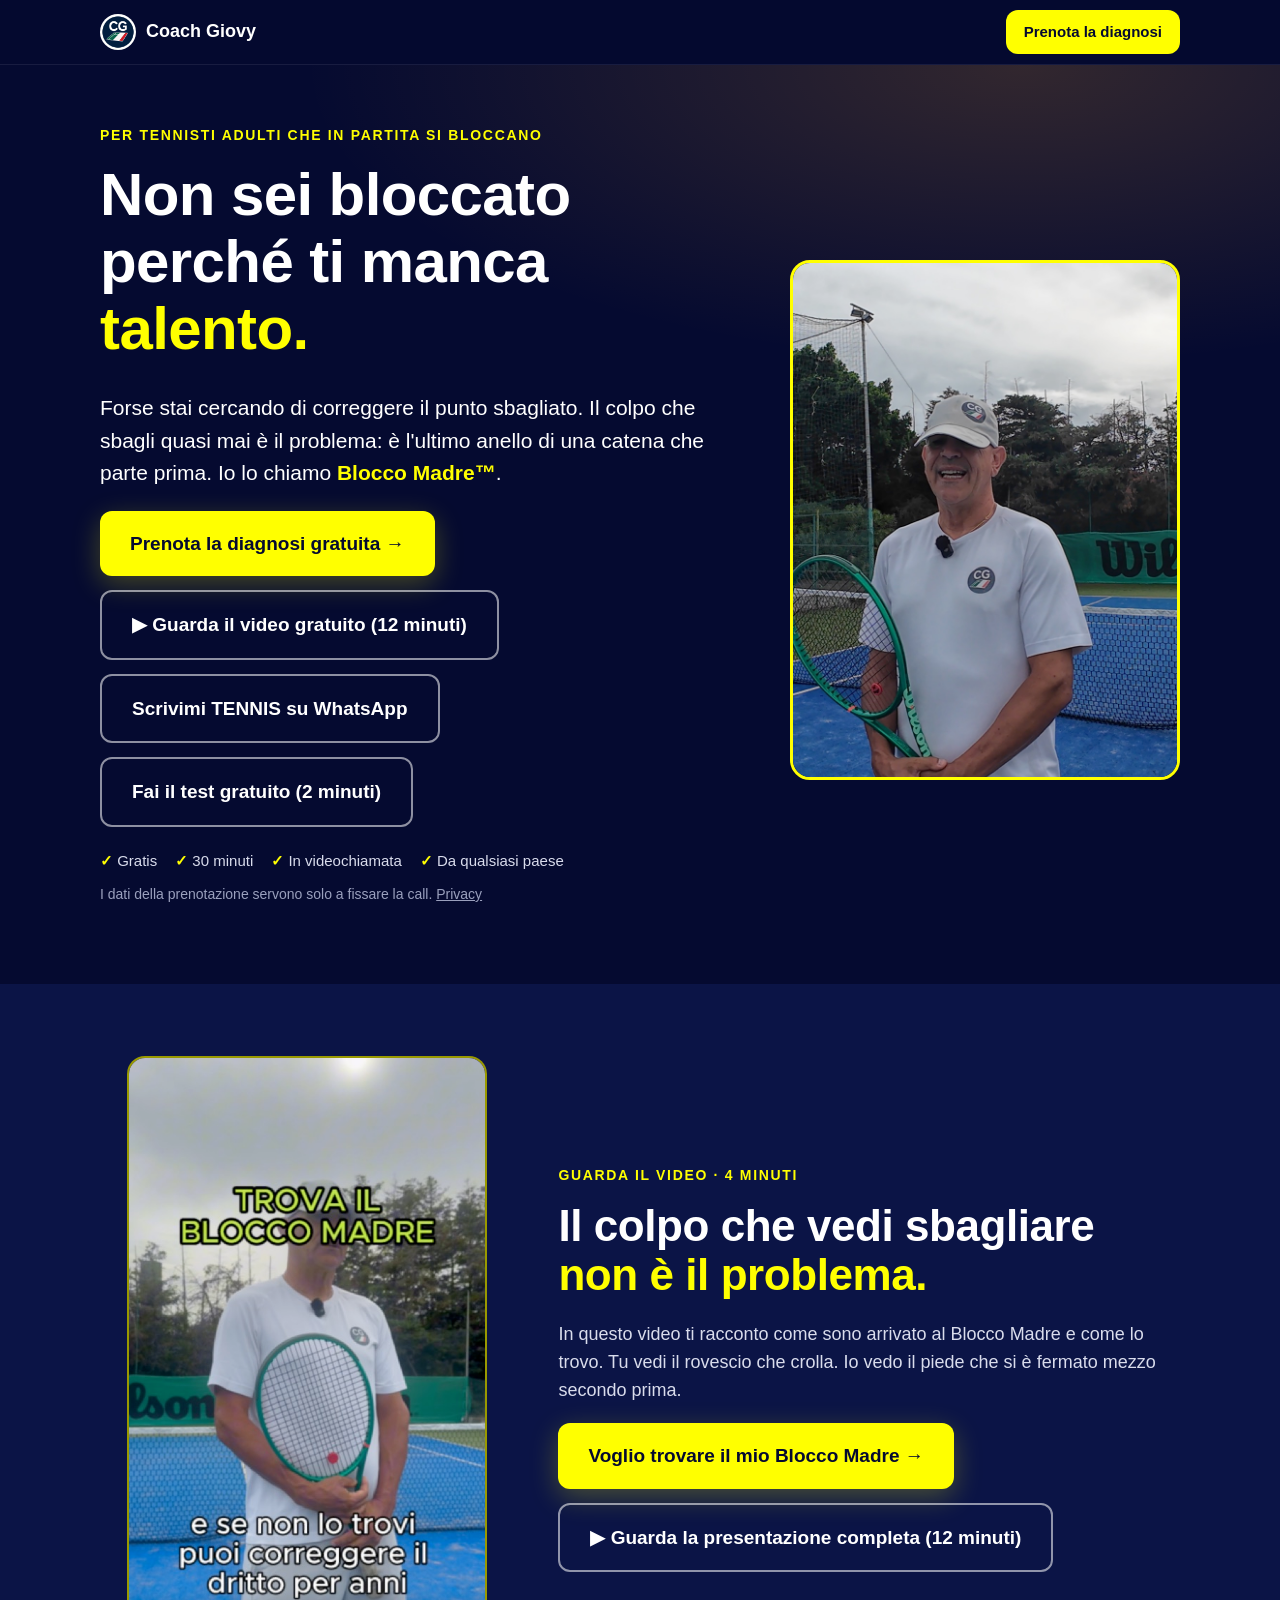
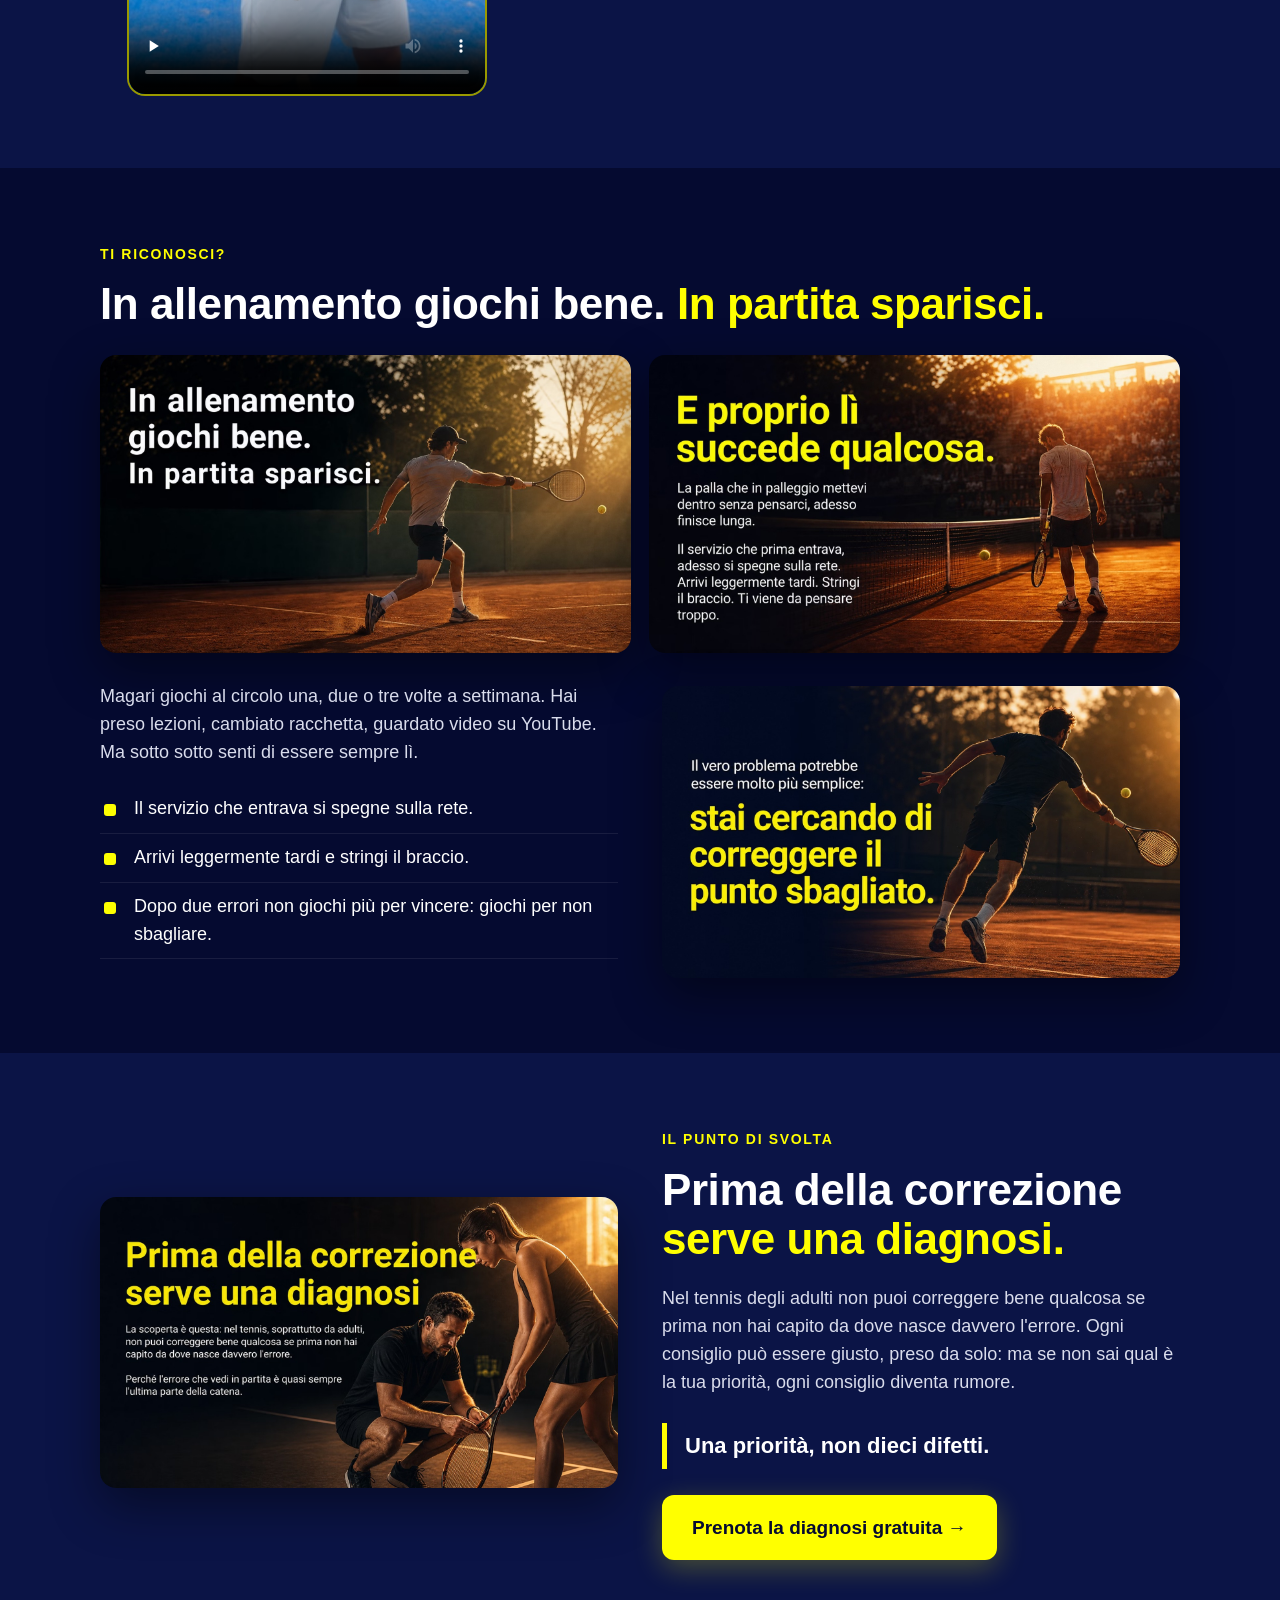
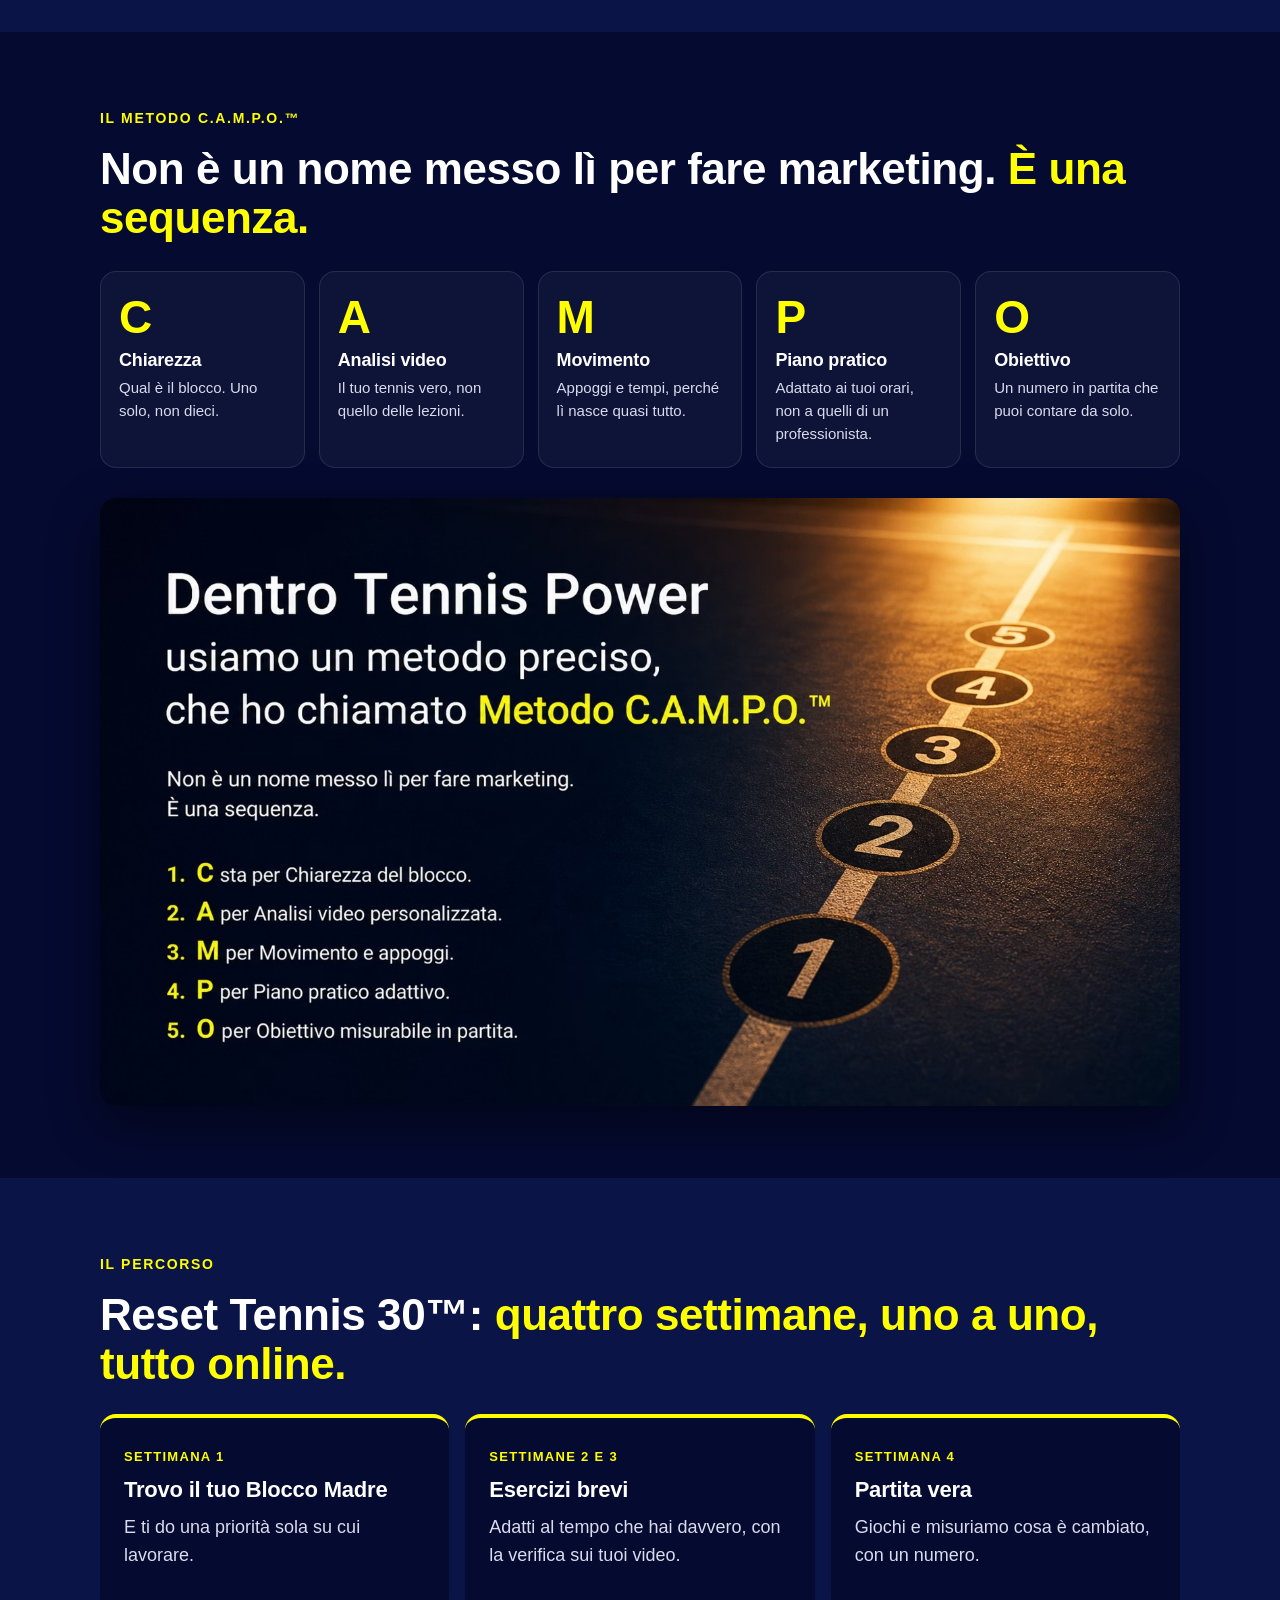
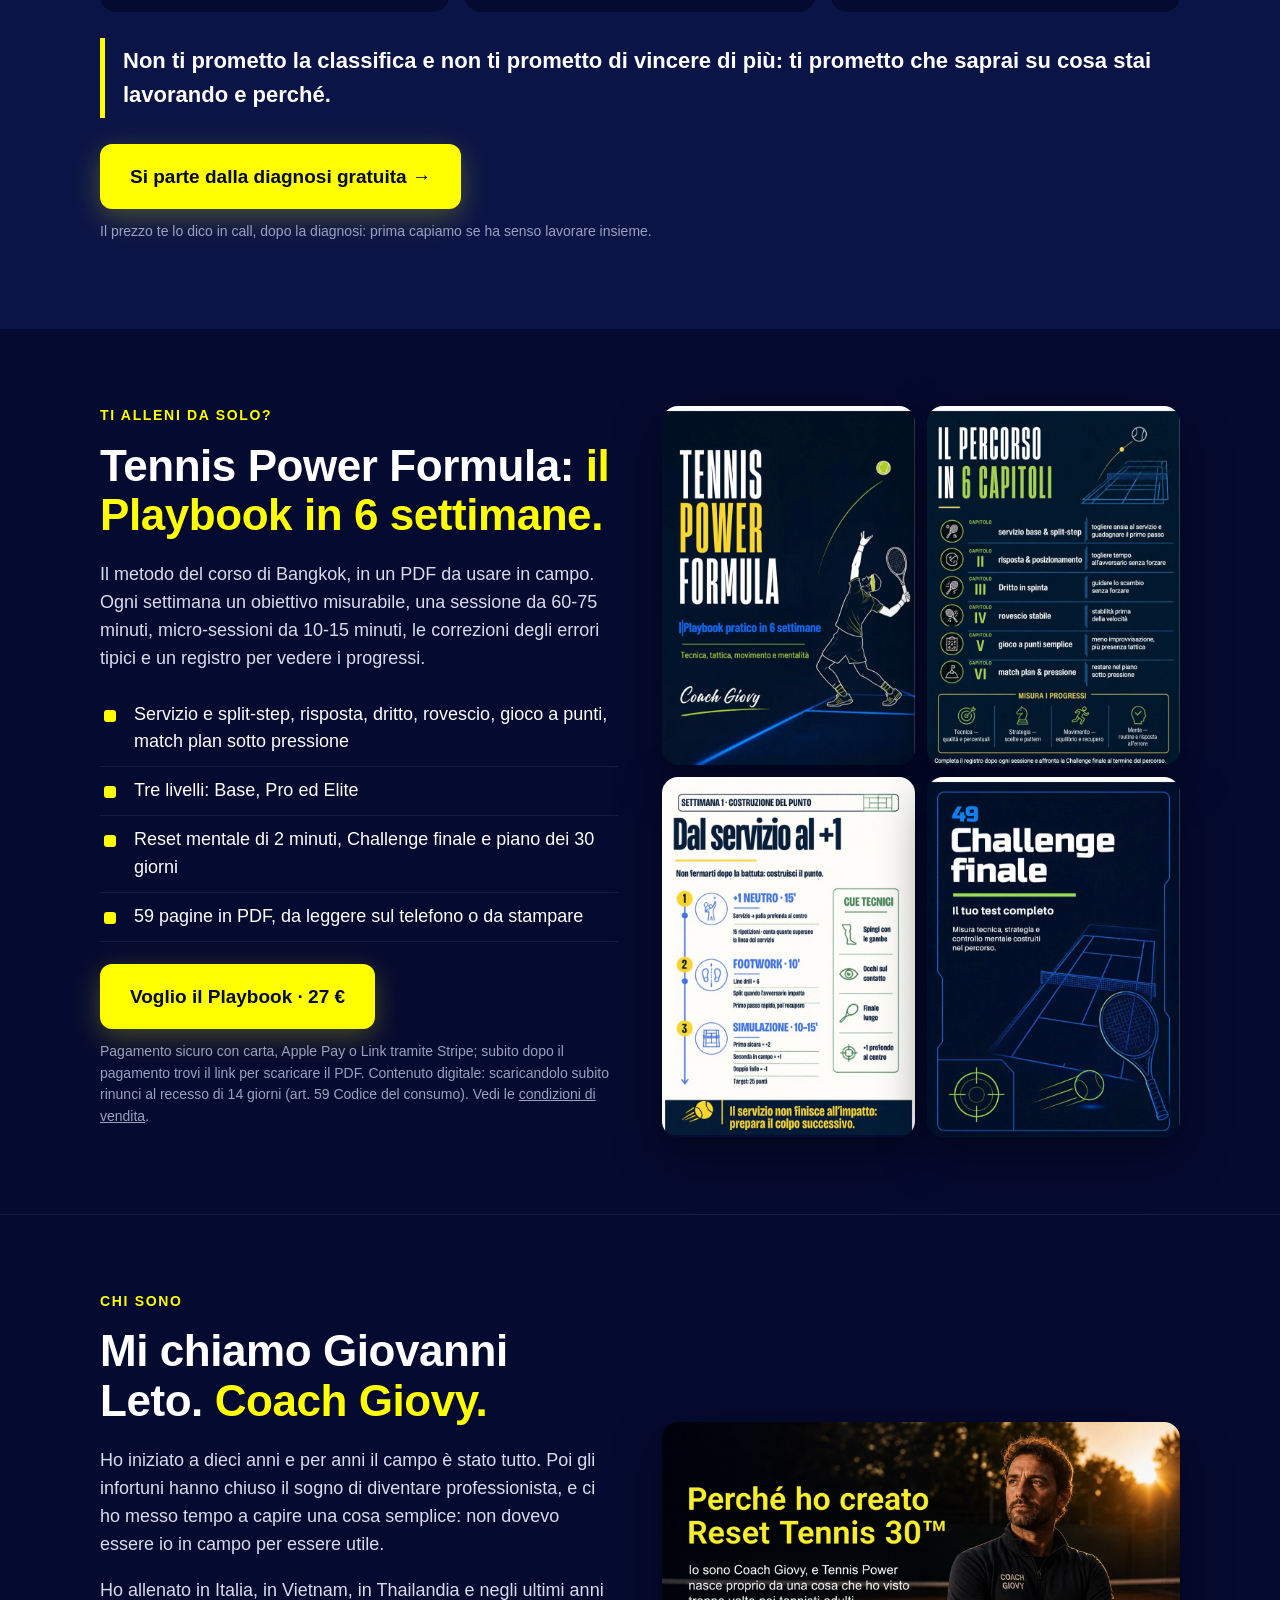
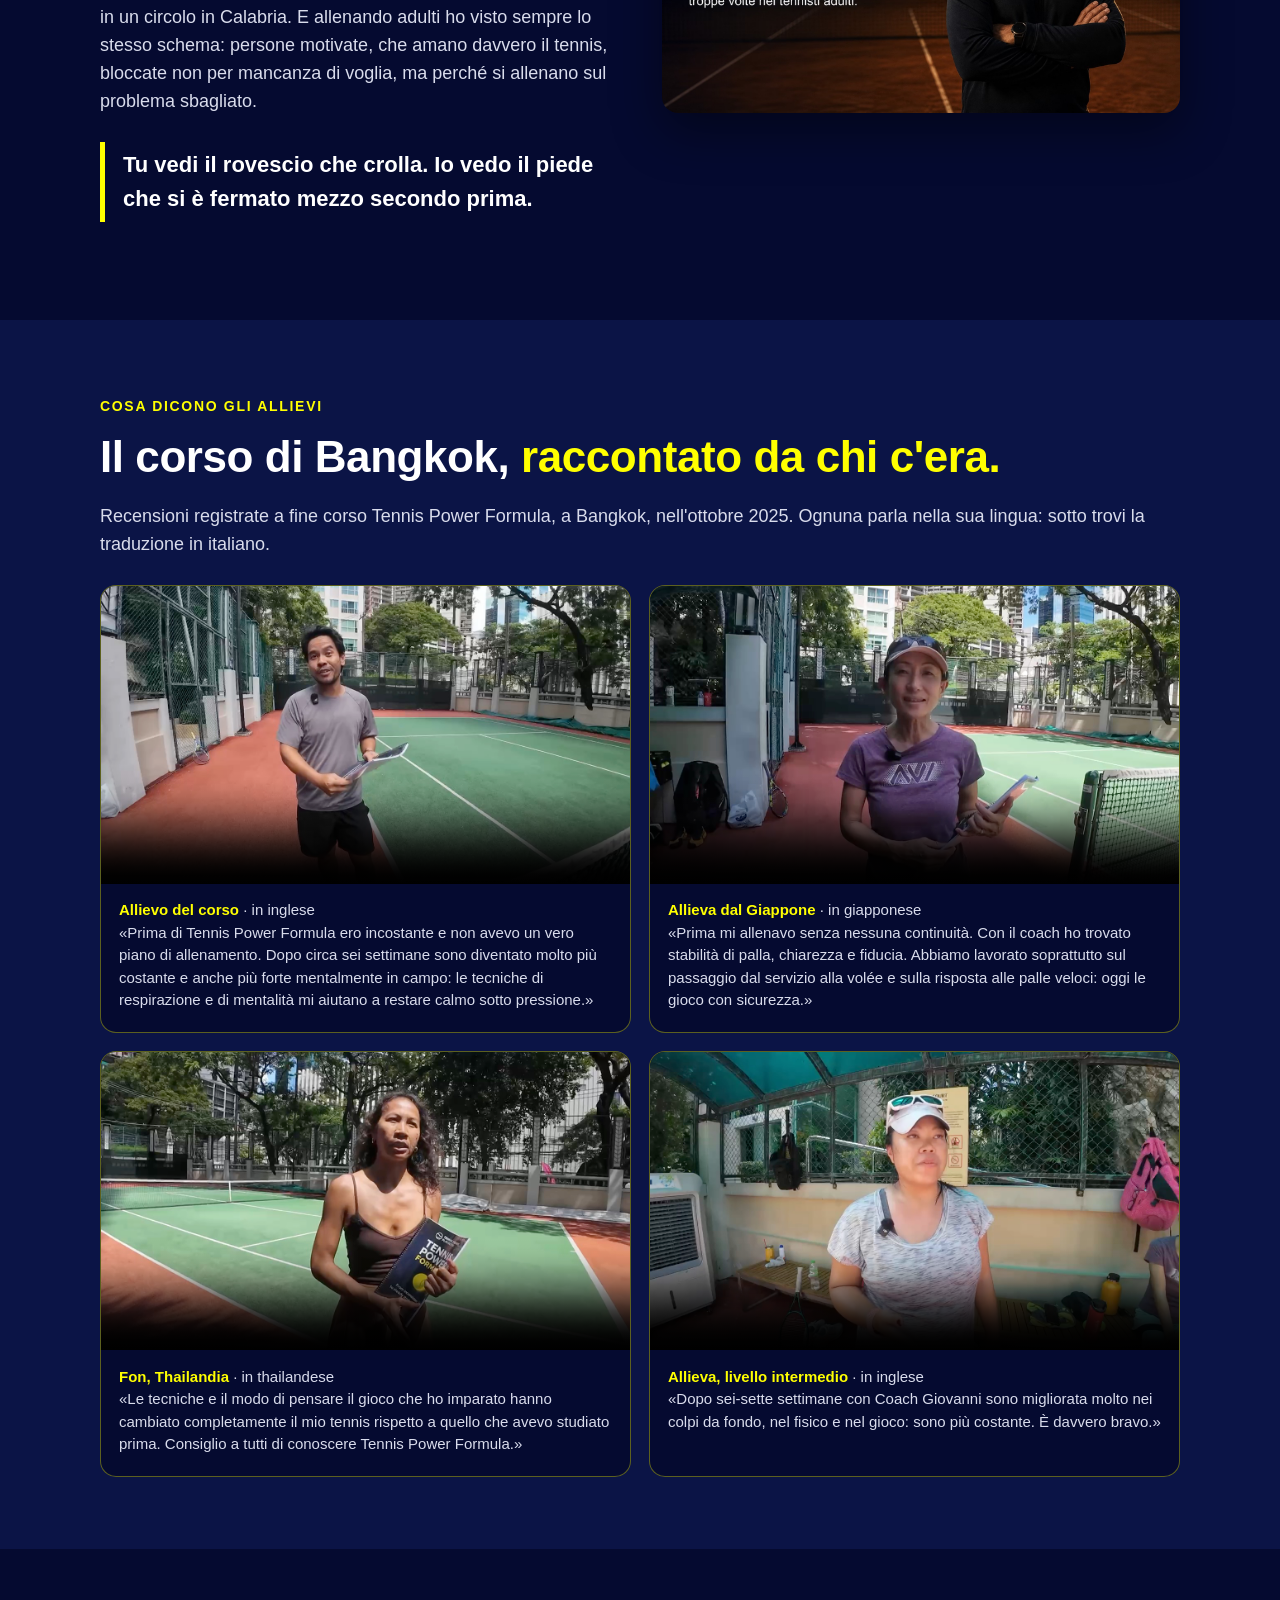
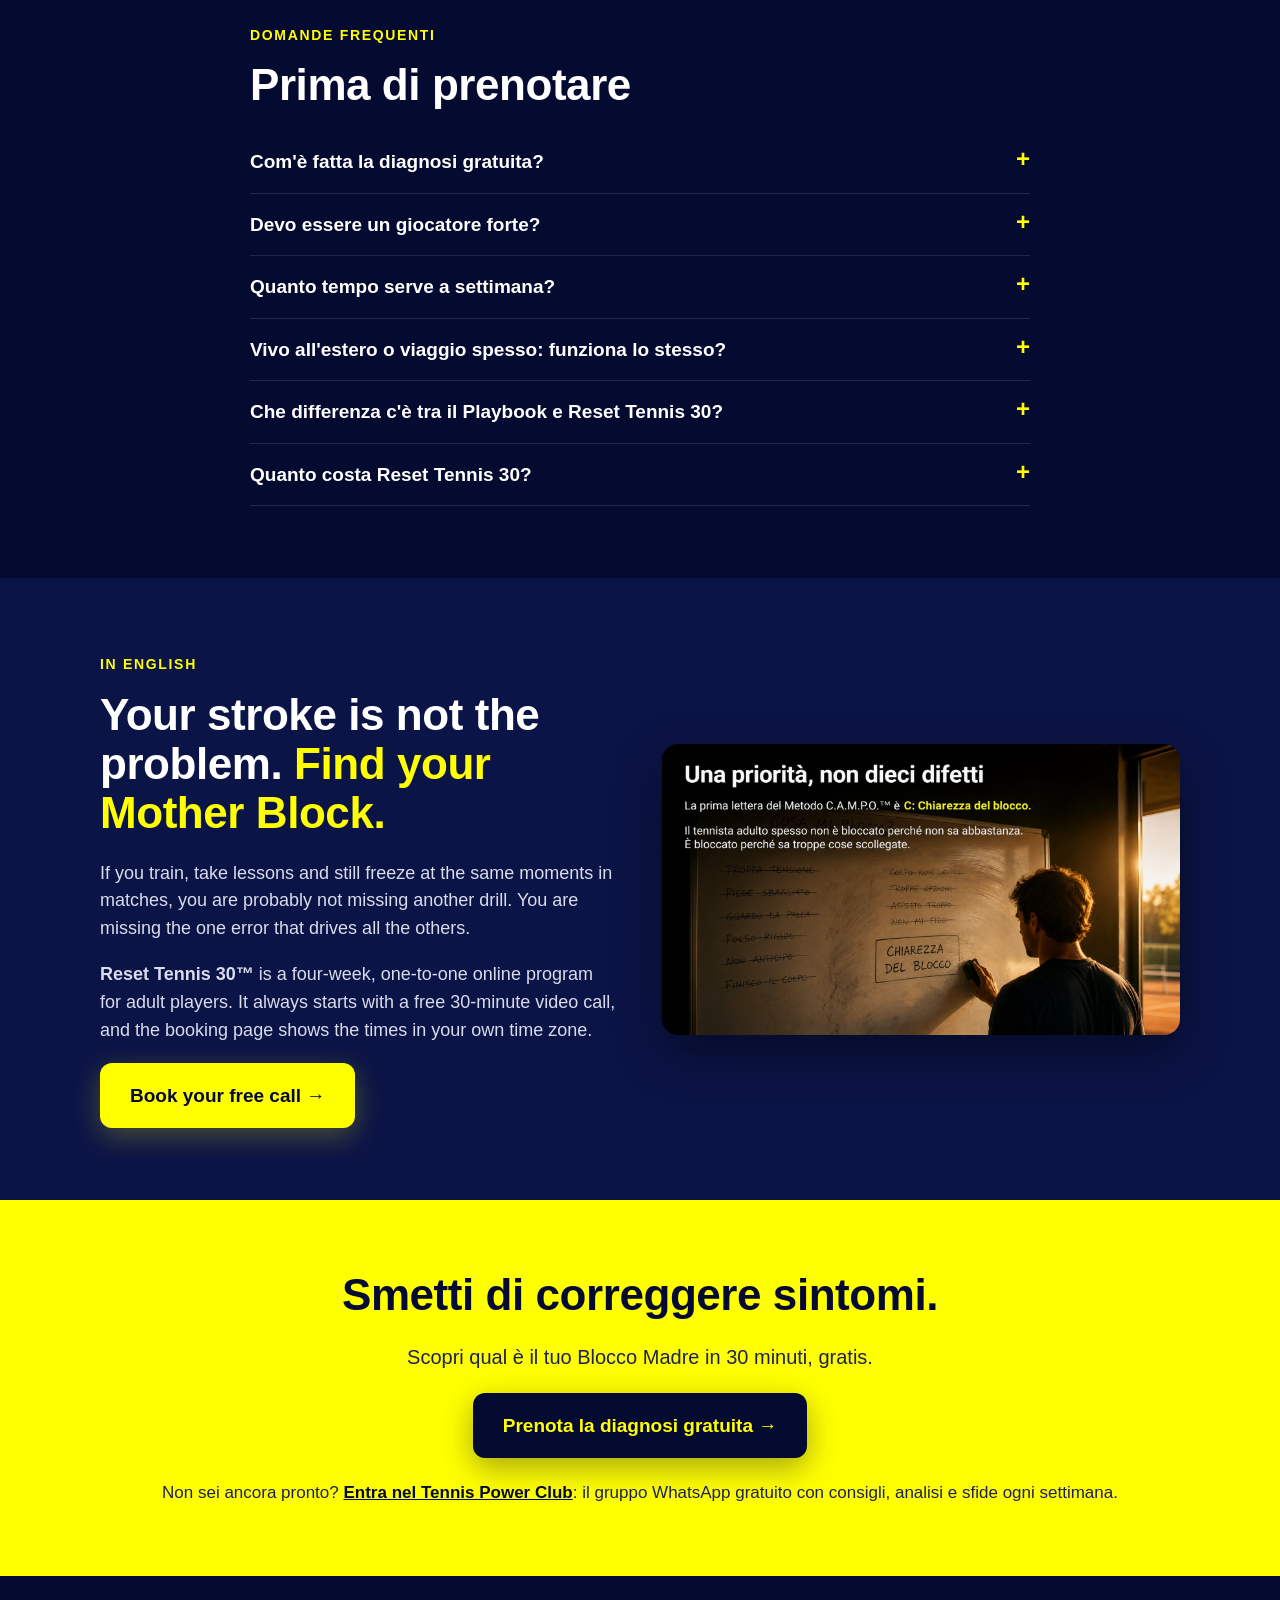
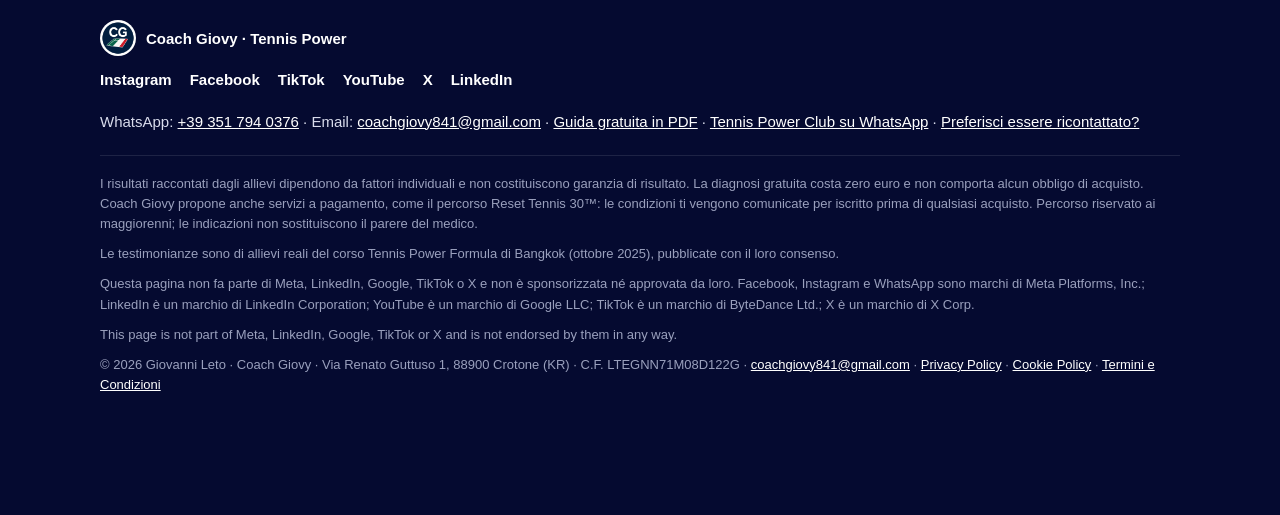
==== commit 581ed429: "Funnel: pagina iscrizione collegata, grazie e pulsanti home verso iscrizione" ====
--- a/index.html
+++ b/index.html
@@ -148,7 +148,7 @@
       <p class="lead">Forse stai cercando di correggere il punto sbagliato. Il colpo che sbagli quasi mai è il problema: è l'ultimo anello di una catena che parte prima. Io lo chiamo <b class="giallo">Blocco Madre™</b>.</p>
       <div class="cta-row">
         <a class="btn" href="https://calendar.app.google/vhpC8xXXcmGHWAYC7" target="_blank" rel="noopener">Prenota la diagnosi gratuita →</a>
-        <a class="btn out" href="video.html">▶ Guarda il video (12 minuti)</a>
+        <a class="btn out" href="iscrizione.html">▶ Guarda il video gratuito (12 minuti)</a>
         <a class="btn out" href="https://wa.me/393517940376?text=TENNIS" target="_blank" rel="noopener">Scrivimi TENNIS su WhatsApp</a>
         <a class="btn out" href="https://docs.google.com/forms/d/e/1FAIpQLSeAd2VO9AnDeCGVUJ0sTrOYMsWZMtYce19Gke6xHrSFcv4H5g/viewform" target="_blank" rel="noopener">Fai il test gratuito (2 minuti)</a>
       </div>
@@ -171,7 +171,7 @@
       <h2>Il colpo che vedi sbagliare <span class="giallo">non è il problema.</span></h2>
       <p>In questo video ti racconto come sono arrivato al Blocco Madre e come lo trovo. Tu vedi il rovescio che crolla. Io vedo il piede che si è fermato mezzo secondo prima.</p>
       <a class="btn" href="https://calendar.app.google/vhpC8xXXcmGHWAYC7" target="_blank" rel="noopener">Voglio trovare il mio Blocco Madre →</a>
-      <p style="margin-top:14px"><a class="btn out" href="video.html">▶ Guarda la presentazione completa (12 minuti)</a></p>
+      <p style="margin-top:14px"><a class="btn out" href="iscrizione.html">▶ Guarda la presentazione completa (12 minuti)</a></p>
     </div>
   </div>
 </section>
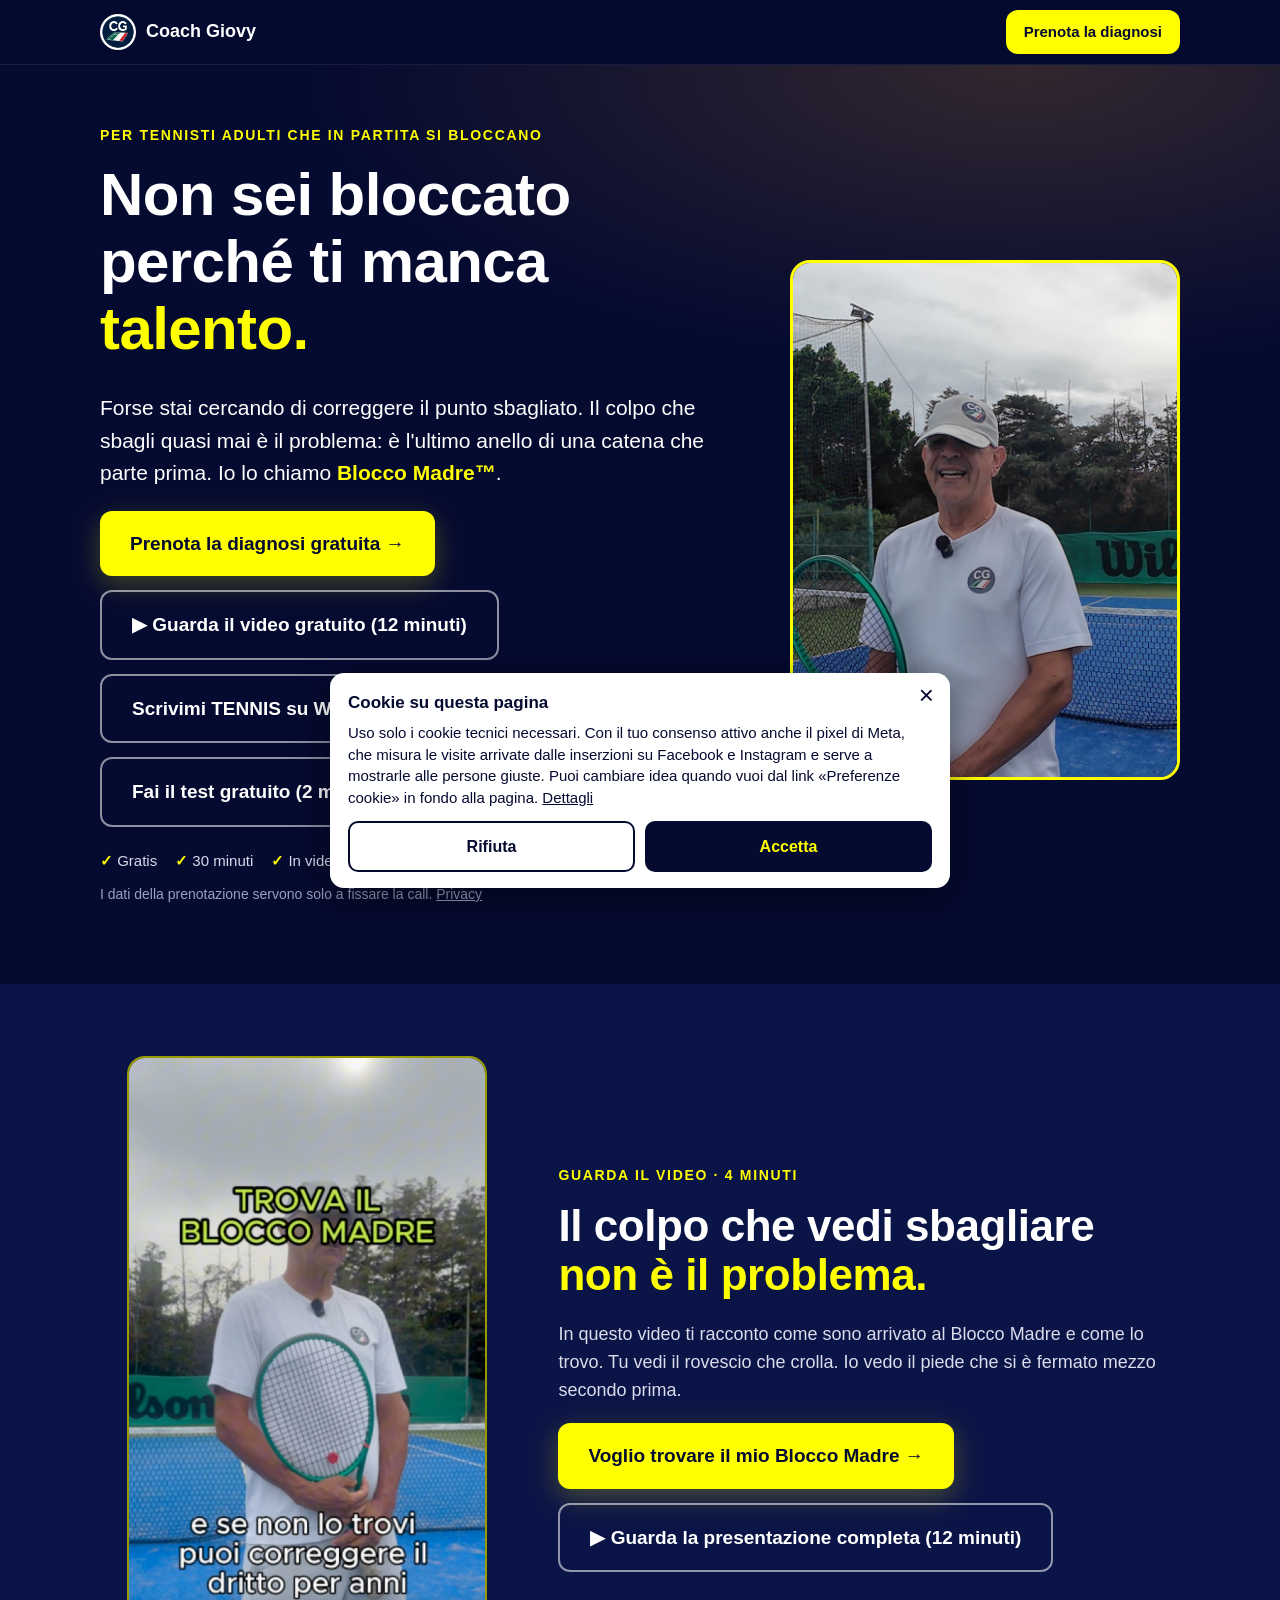
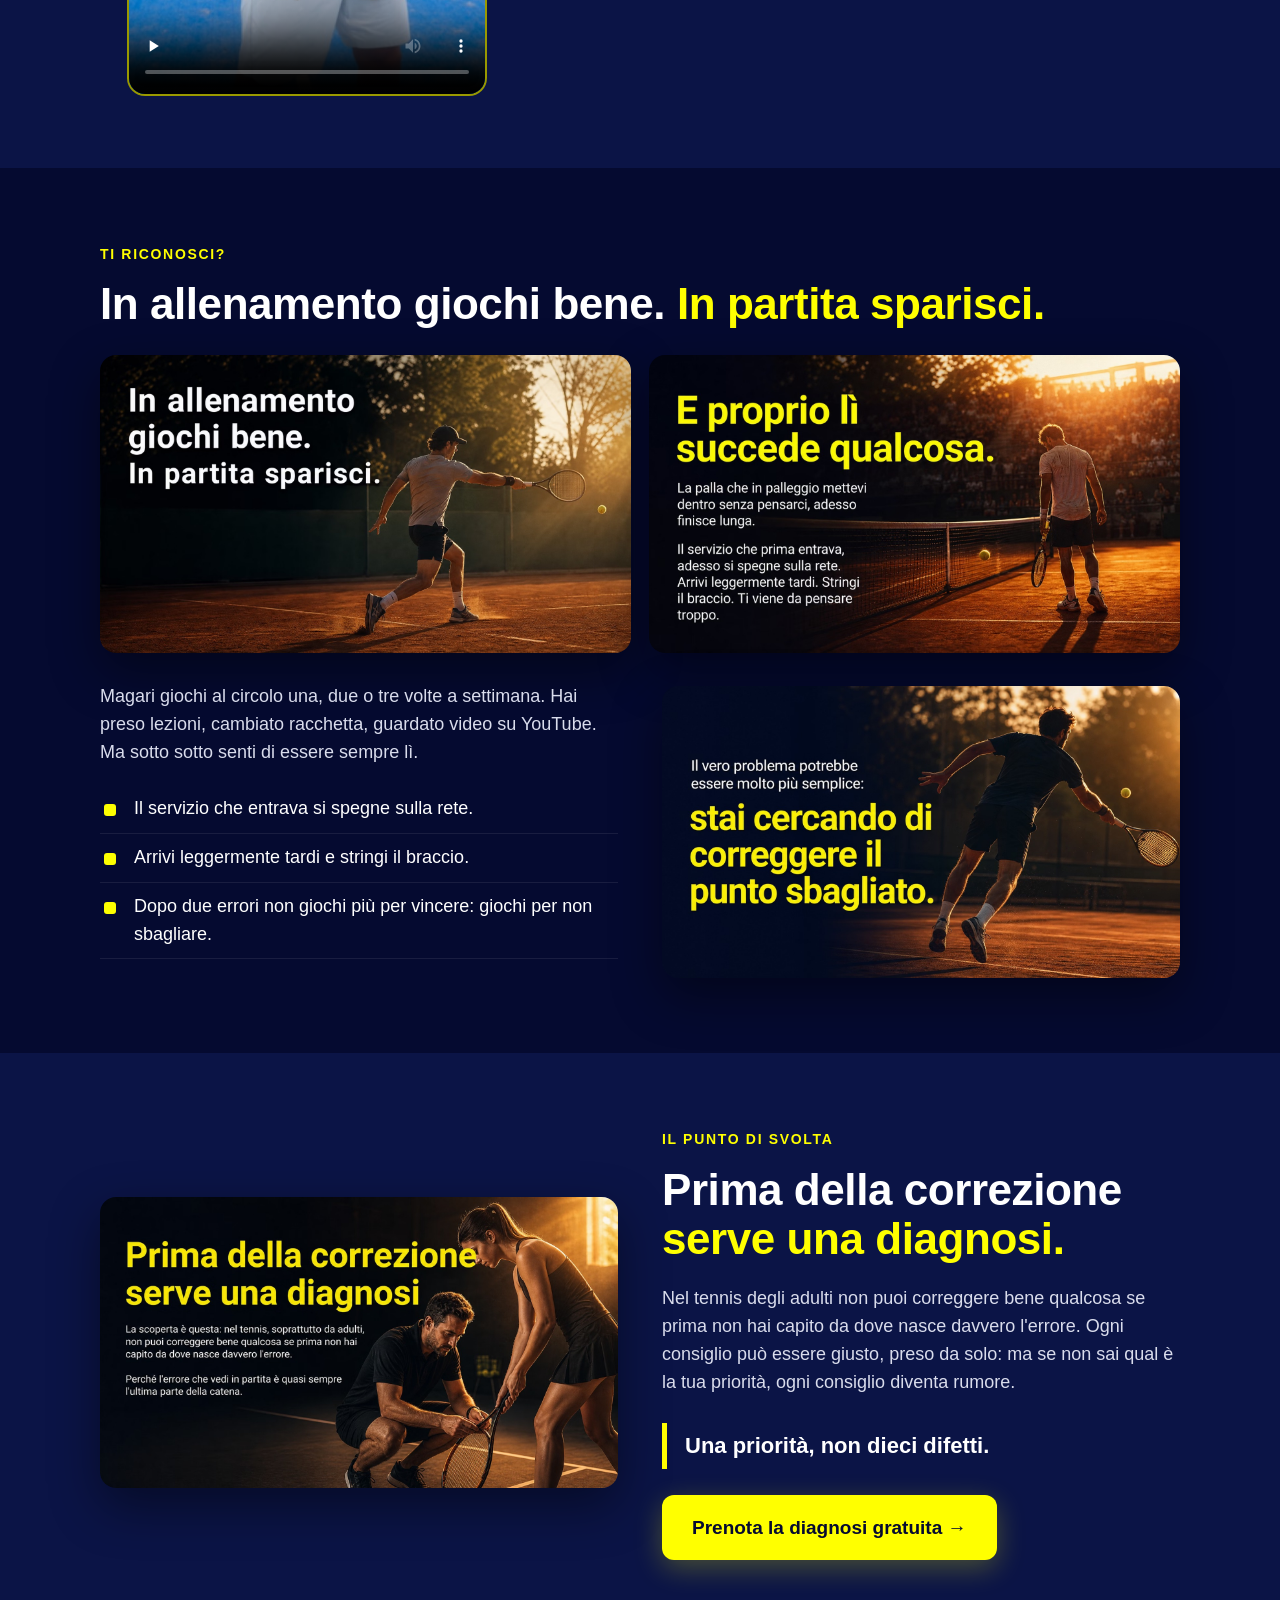
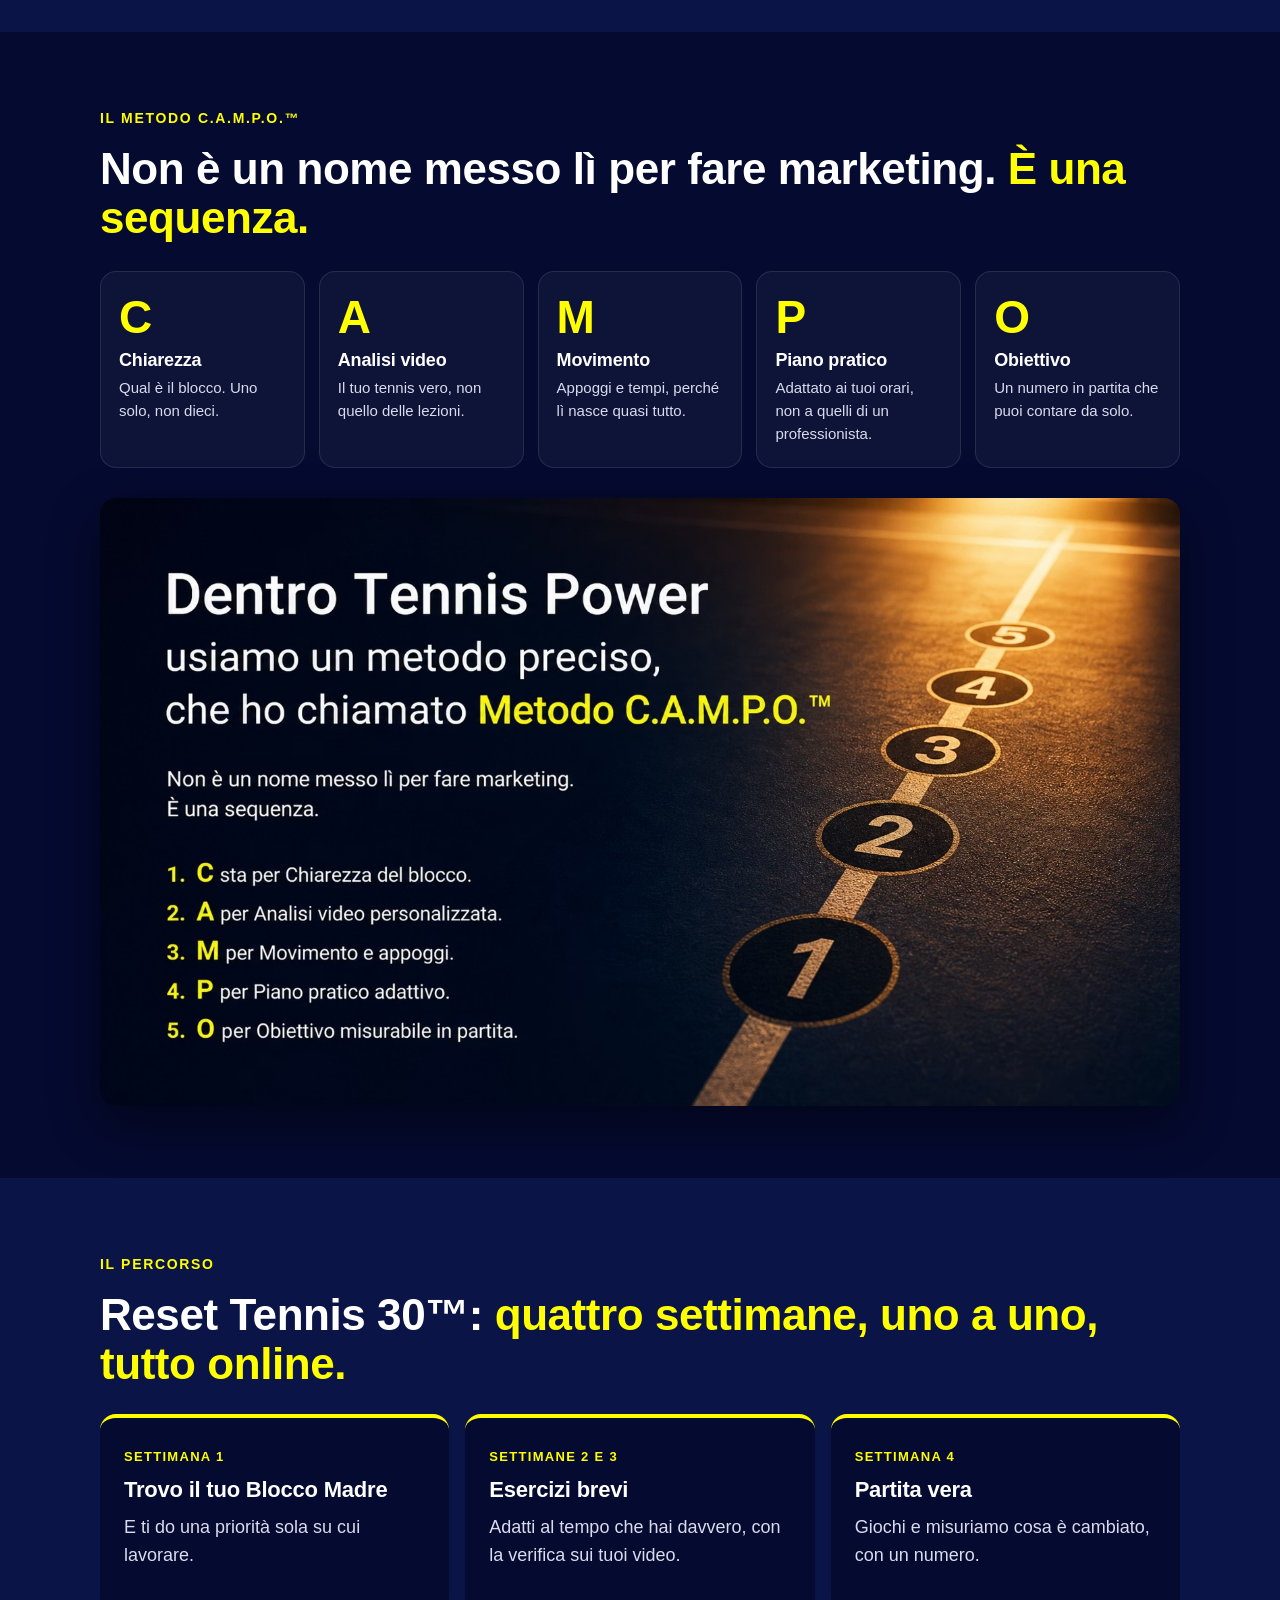
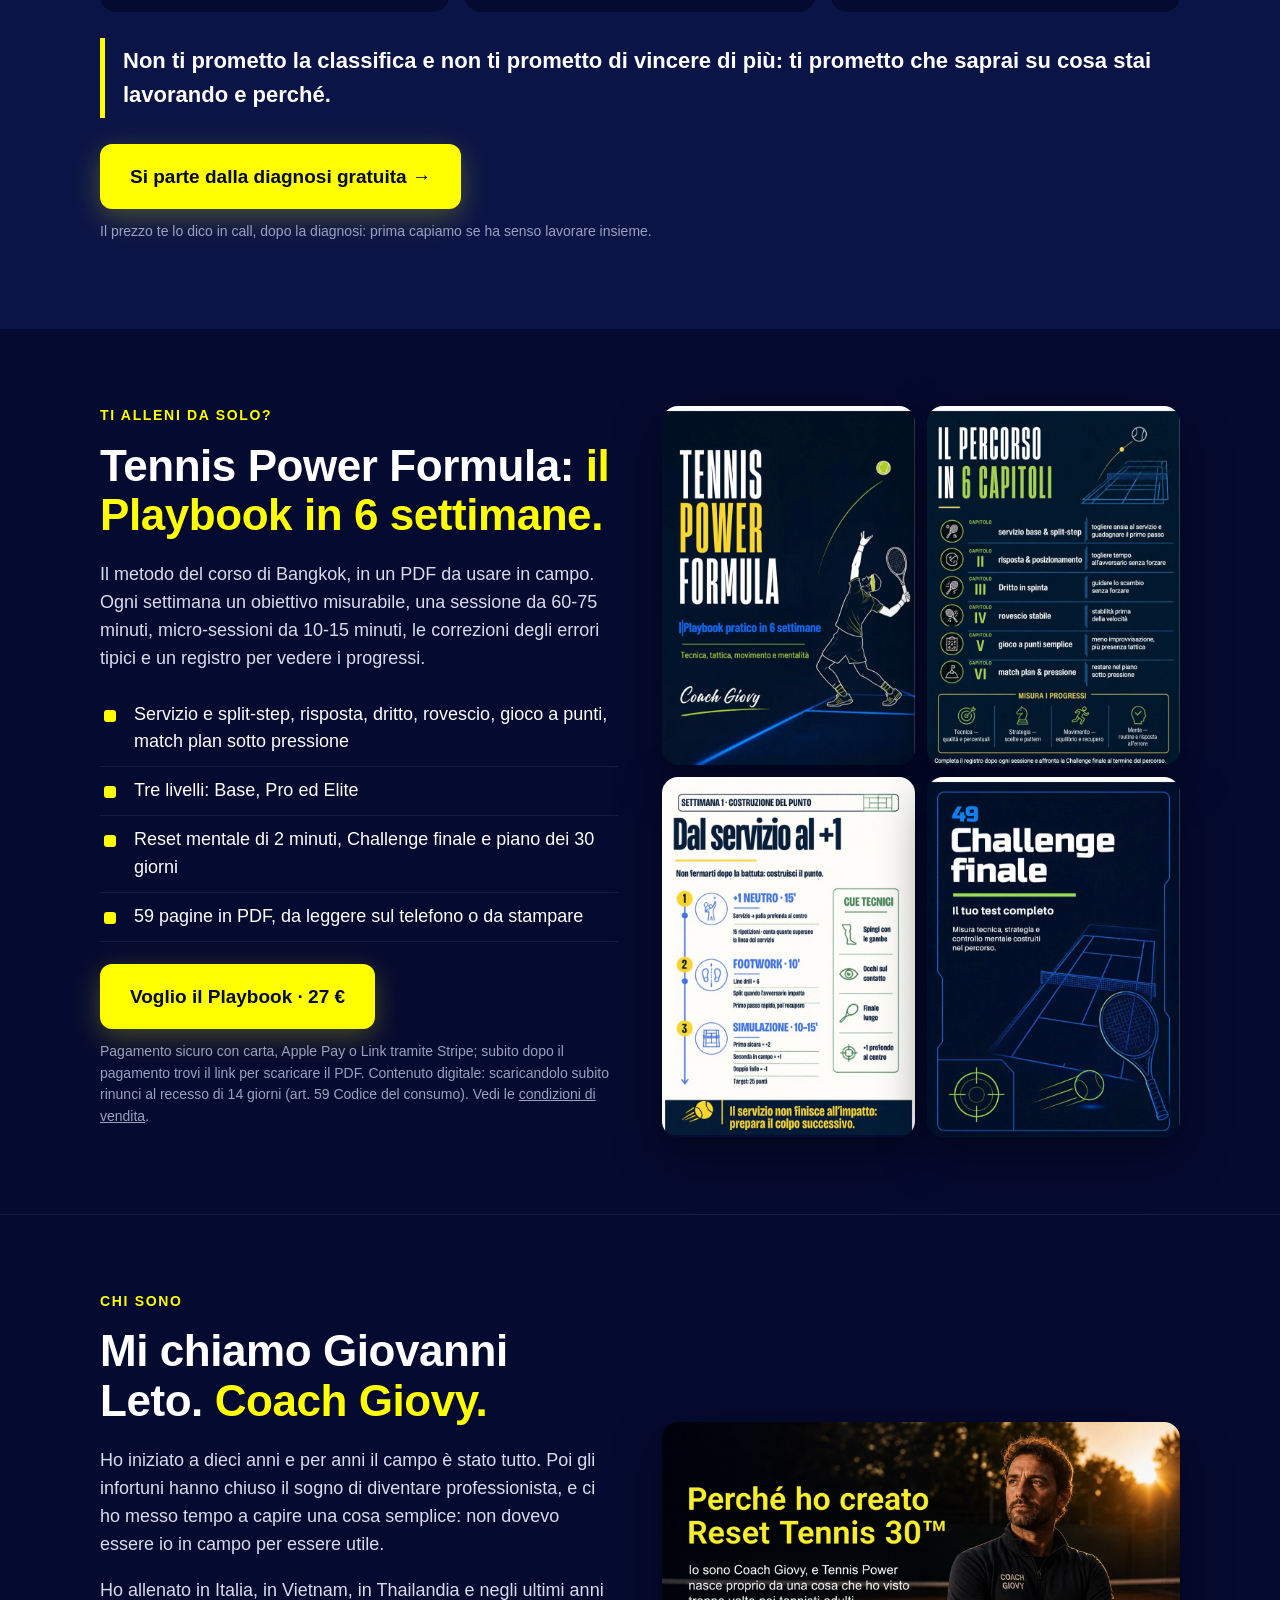
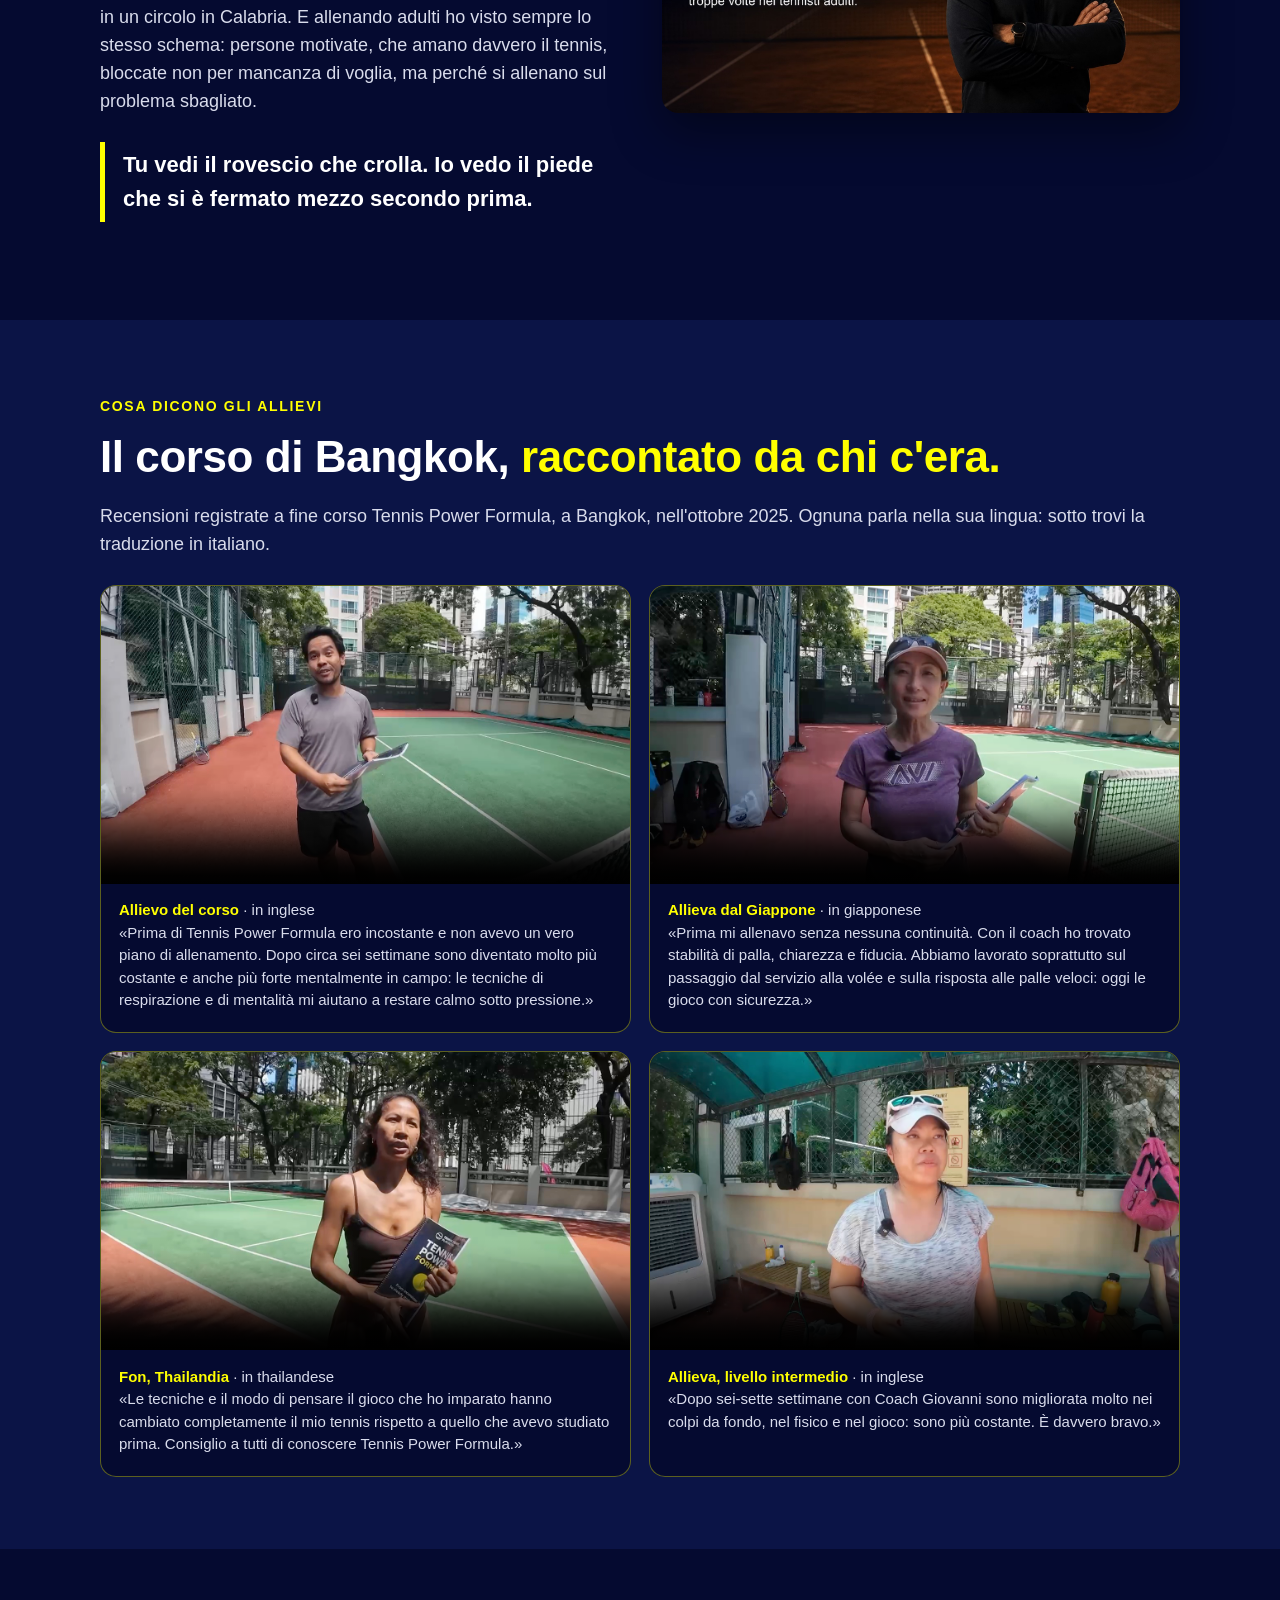
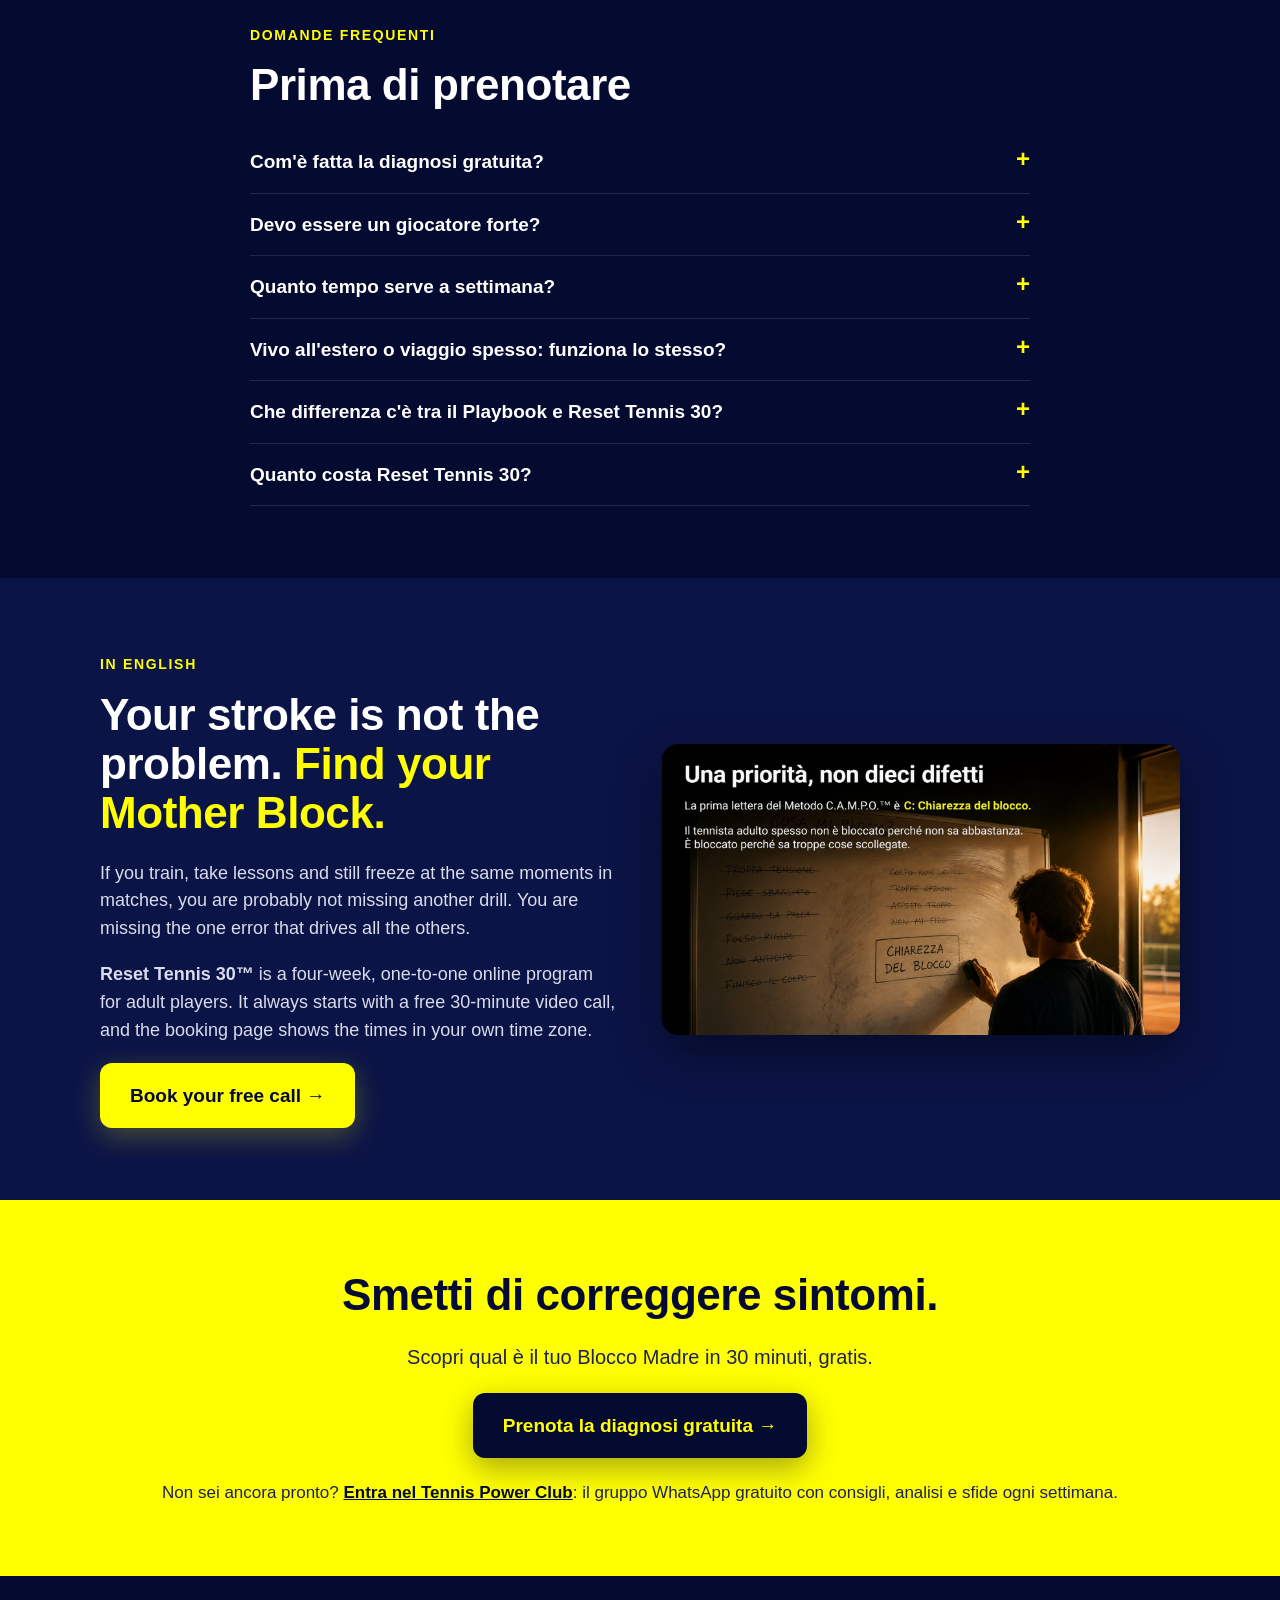
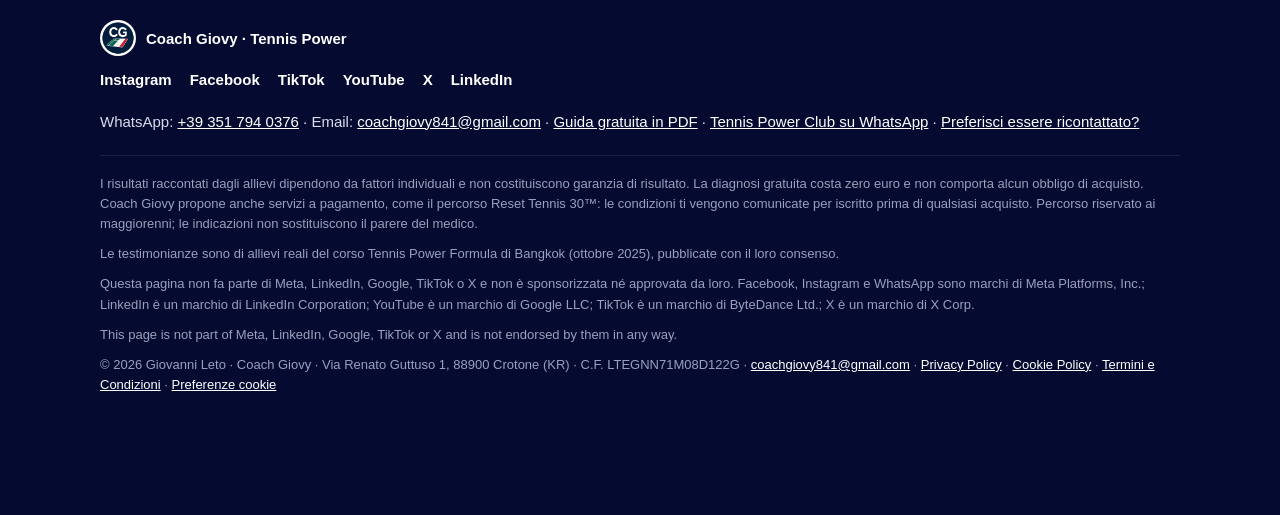
==== commit cf1a717b: "Banner cookie con pixel Meta dopo il consenso, privacy aggiornata" ====
--- a/index.html
+++ b/index.html
@@ -370,12 +370,13 @@
       <p>Le testimonianze sono di allievi reali del corso Tennis Power Formula di Bangkok (ottobre 2025), pubblicate con il loro consenso.</p>
       <p>Questa pagina non fa parte di Meta, LinkedIn, Google, TikTok o X e non è sponsorizzata né approvata da loro. Facebook, Instagram e WhatsApp sono marchi di Meta Platforms, Inc.; LinkedIn è un marchio di LinkedIn Corporation; YouTube è un marchio di Google LLC; TikTok è un marchio di ByteDance Ltd.; X è un marchio di X Corp.</p>
       <p>This page is not part of Meta, LinkedIn, Google, TikTok or X and is not endorsed by them in any way.</p>
-      <p>© 2026 Giovanni Leto · Coach Giovy · Via Renato Guttuso 1, 88900 Crotone (KR) · C.F. LTEGNN71M08D122G · <a href="mailto:coachgiovy841@gmail.com">coachgiovy841@gmail.com</a> · <a href="privacy.html">Privacy Policy</a> · <a href="privacy.html#cookie">Cookie Policy</a> · <a href="termini.html">Termini e Condizioni</a></p>
+      <p>© 2026 Giovanni Leto · Coach Giovy · Via Renato Guttuso 1, 88900 Crotone (KR) · C.F. LTEGNN71M08D122G · <a href="mailto:coachgiovy841@gmail.com">coachgiovy841@gmail.com</a> · <a href="privacy.html">Privacy Policy</a> · <a href="privacy.html#cookie">Cookie Policy</a> · <a href="termini.html">Termini e Condizioni</a> · <a href="#" data-cookie>Preferenze cookie</a></p>
     </div>
   </div>
 </footer>
 
 <div class="fisso"><a class="btn" href="https://calendar.app.google/vhpC8xXXcmGHWAYC7" target="_blank" rel="noopener">Prenota la diagnosi gratuita →</a></div>
 
+<script src="consenso.js"></script>
 </body>
 </html>
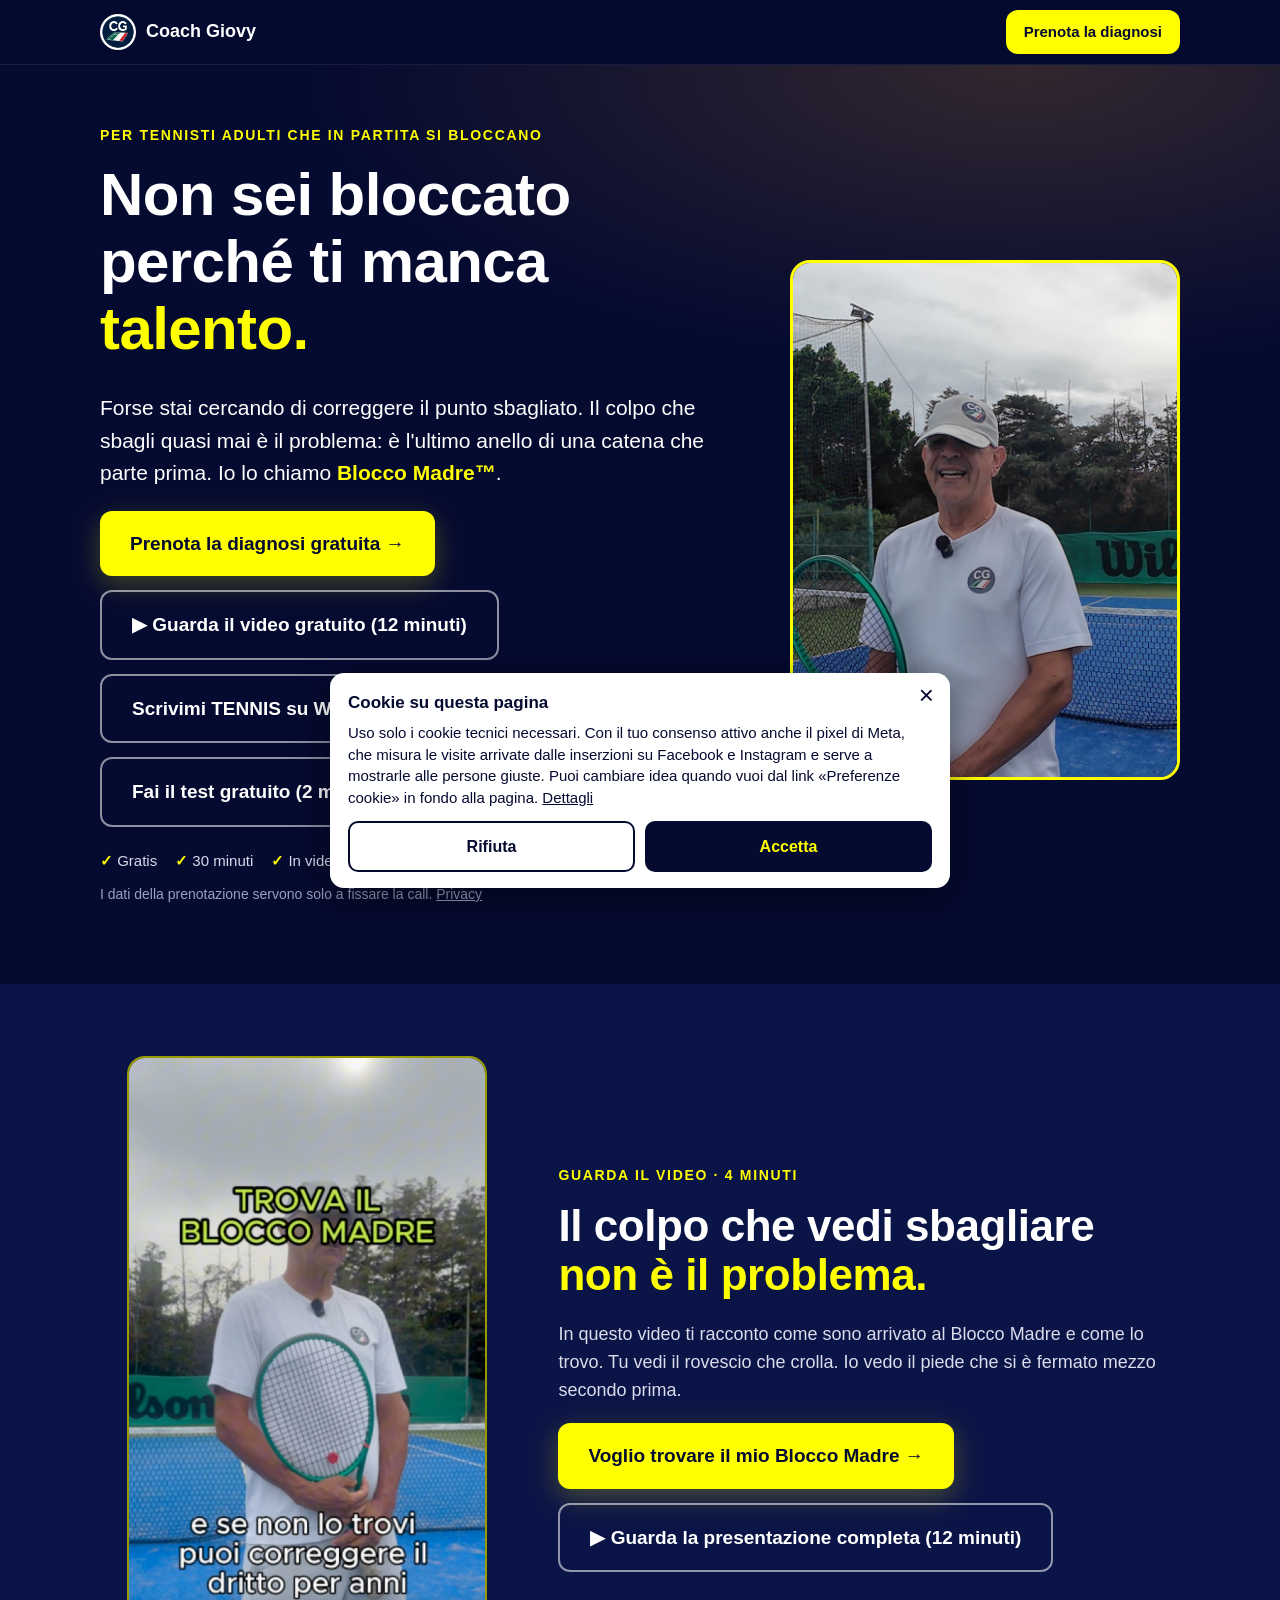
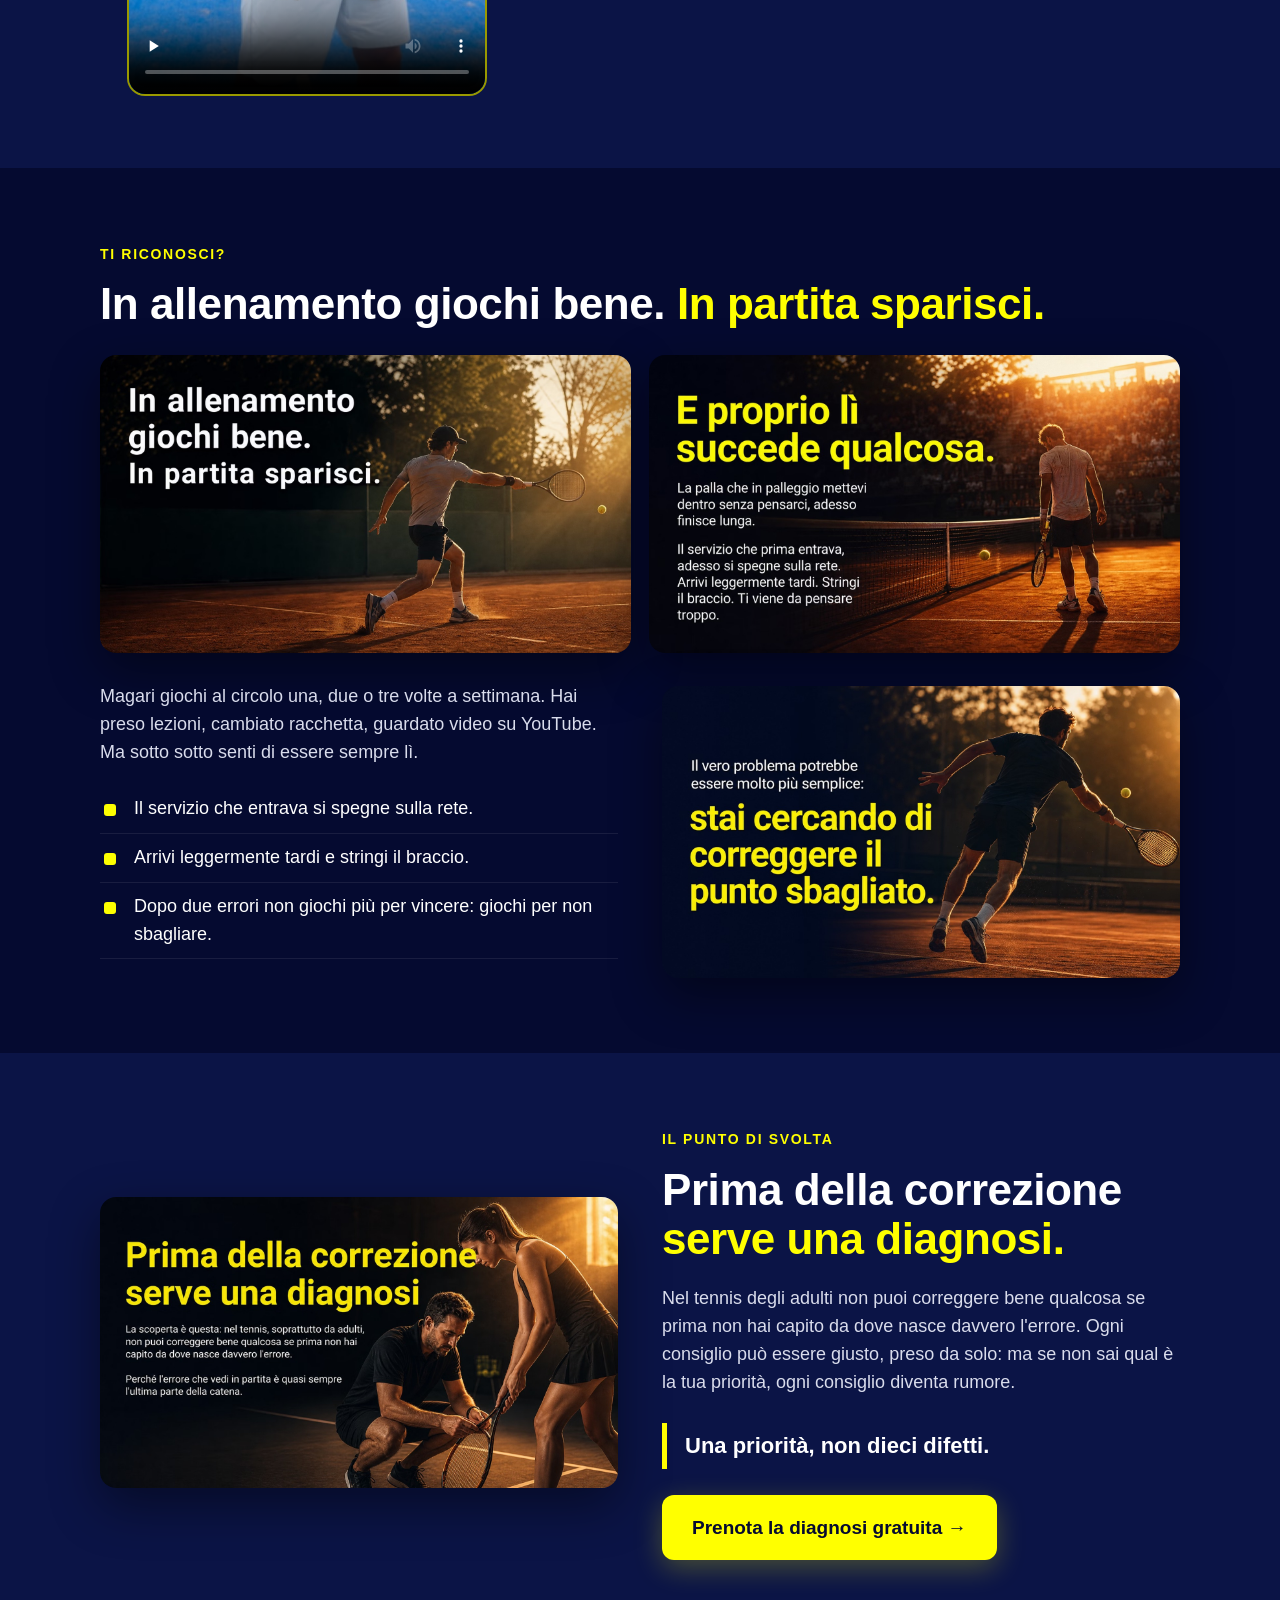
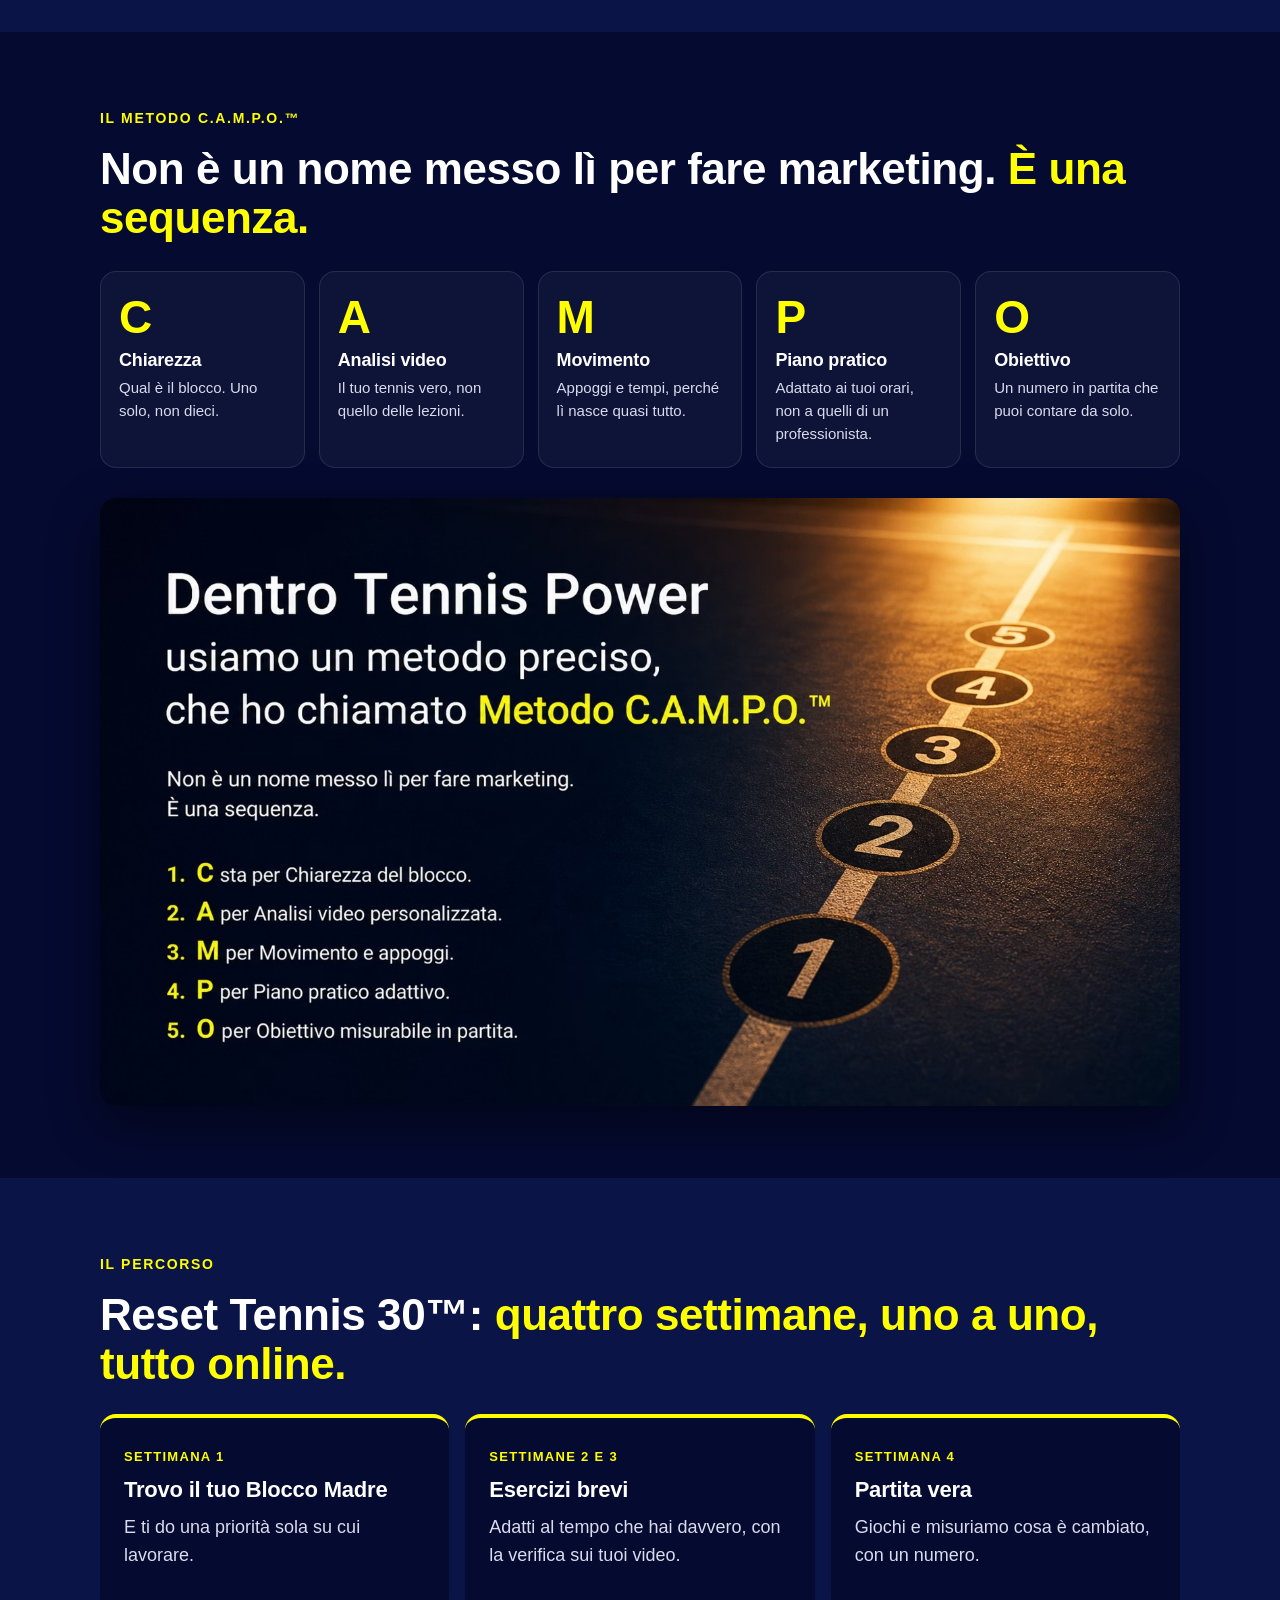
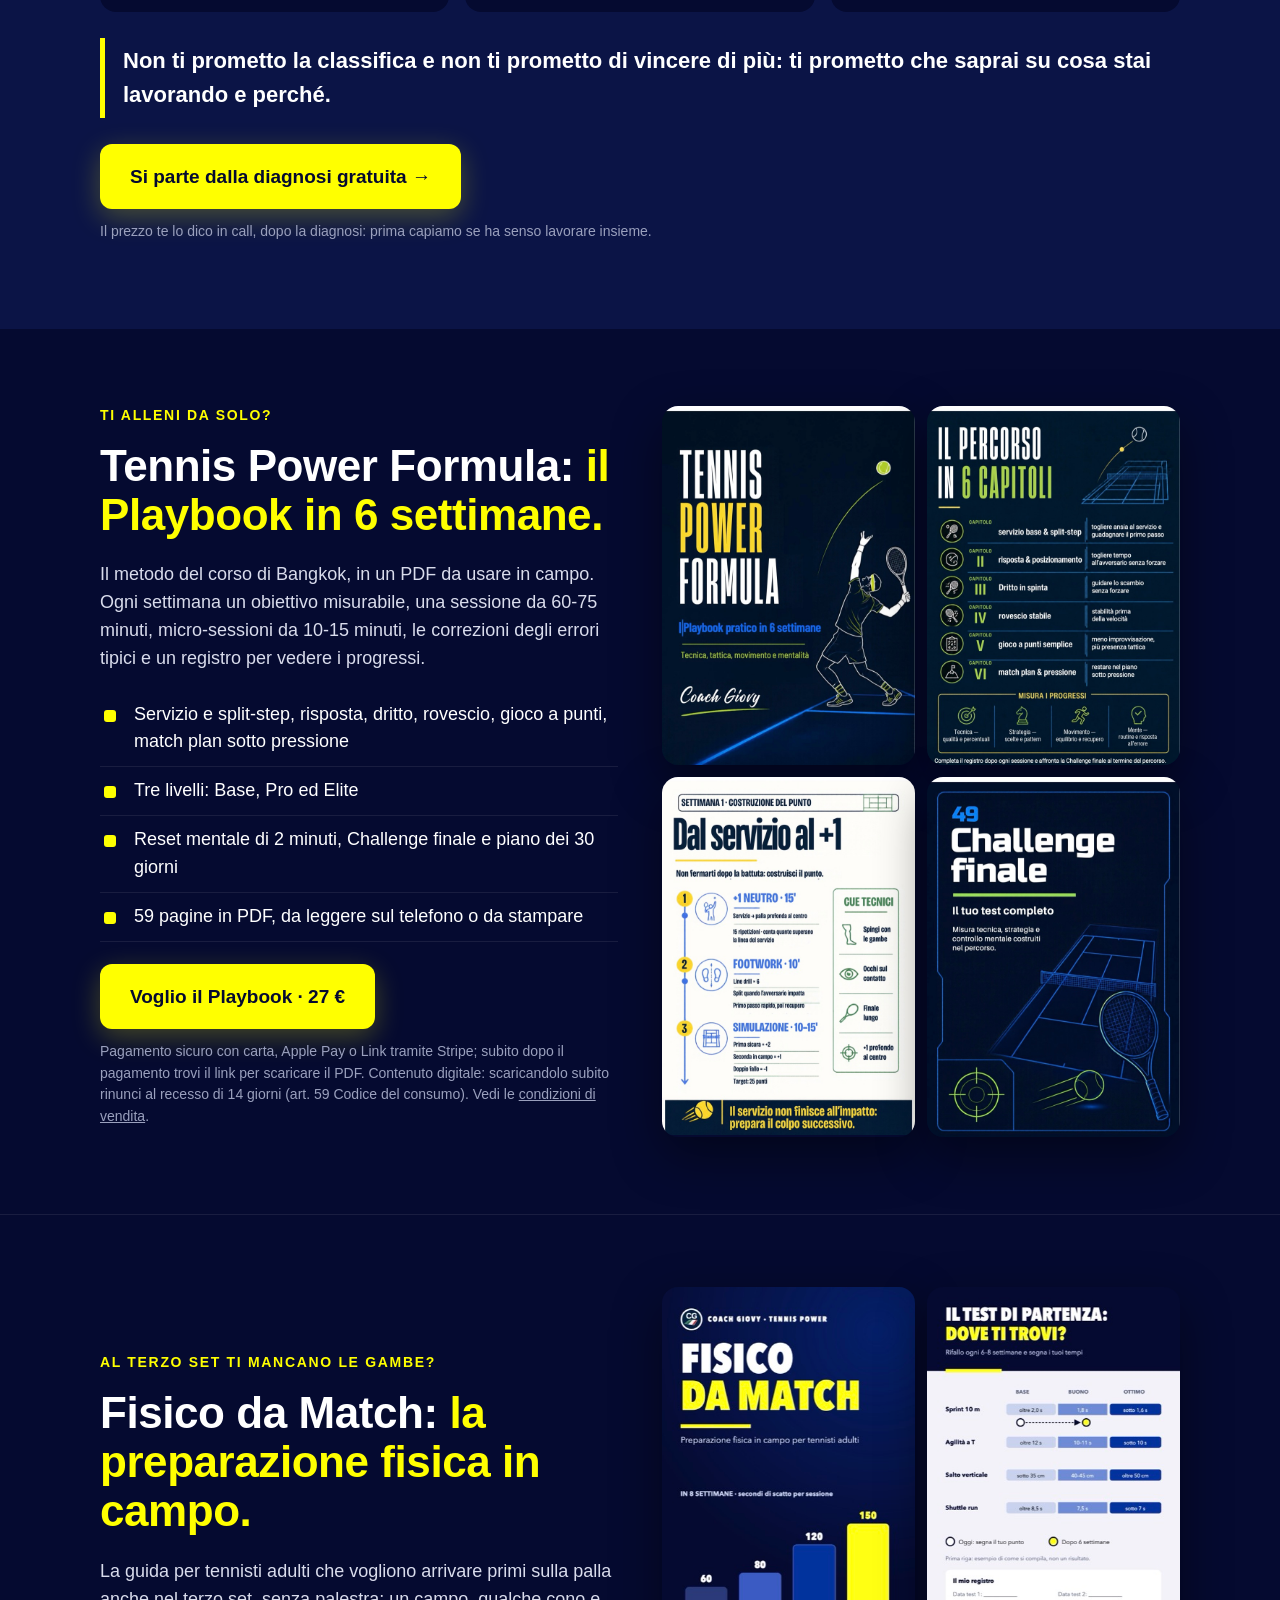
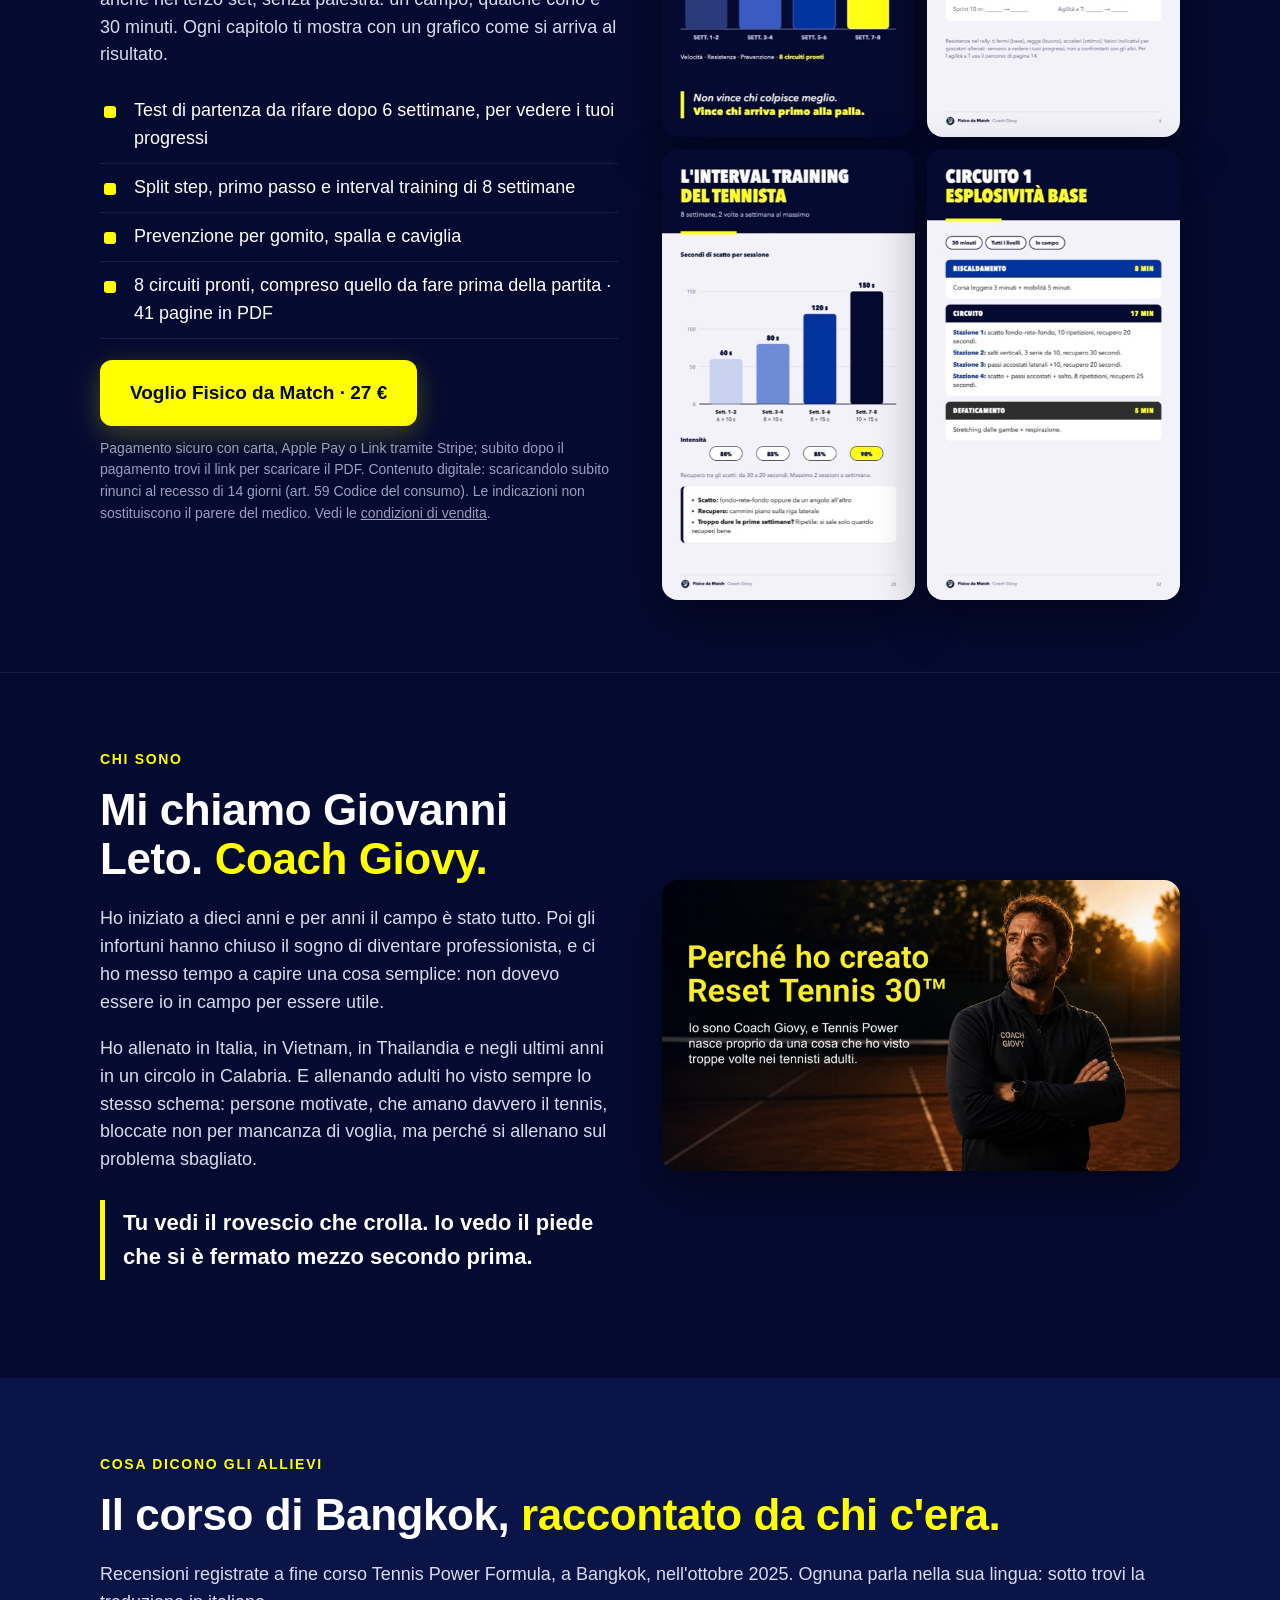
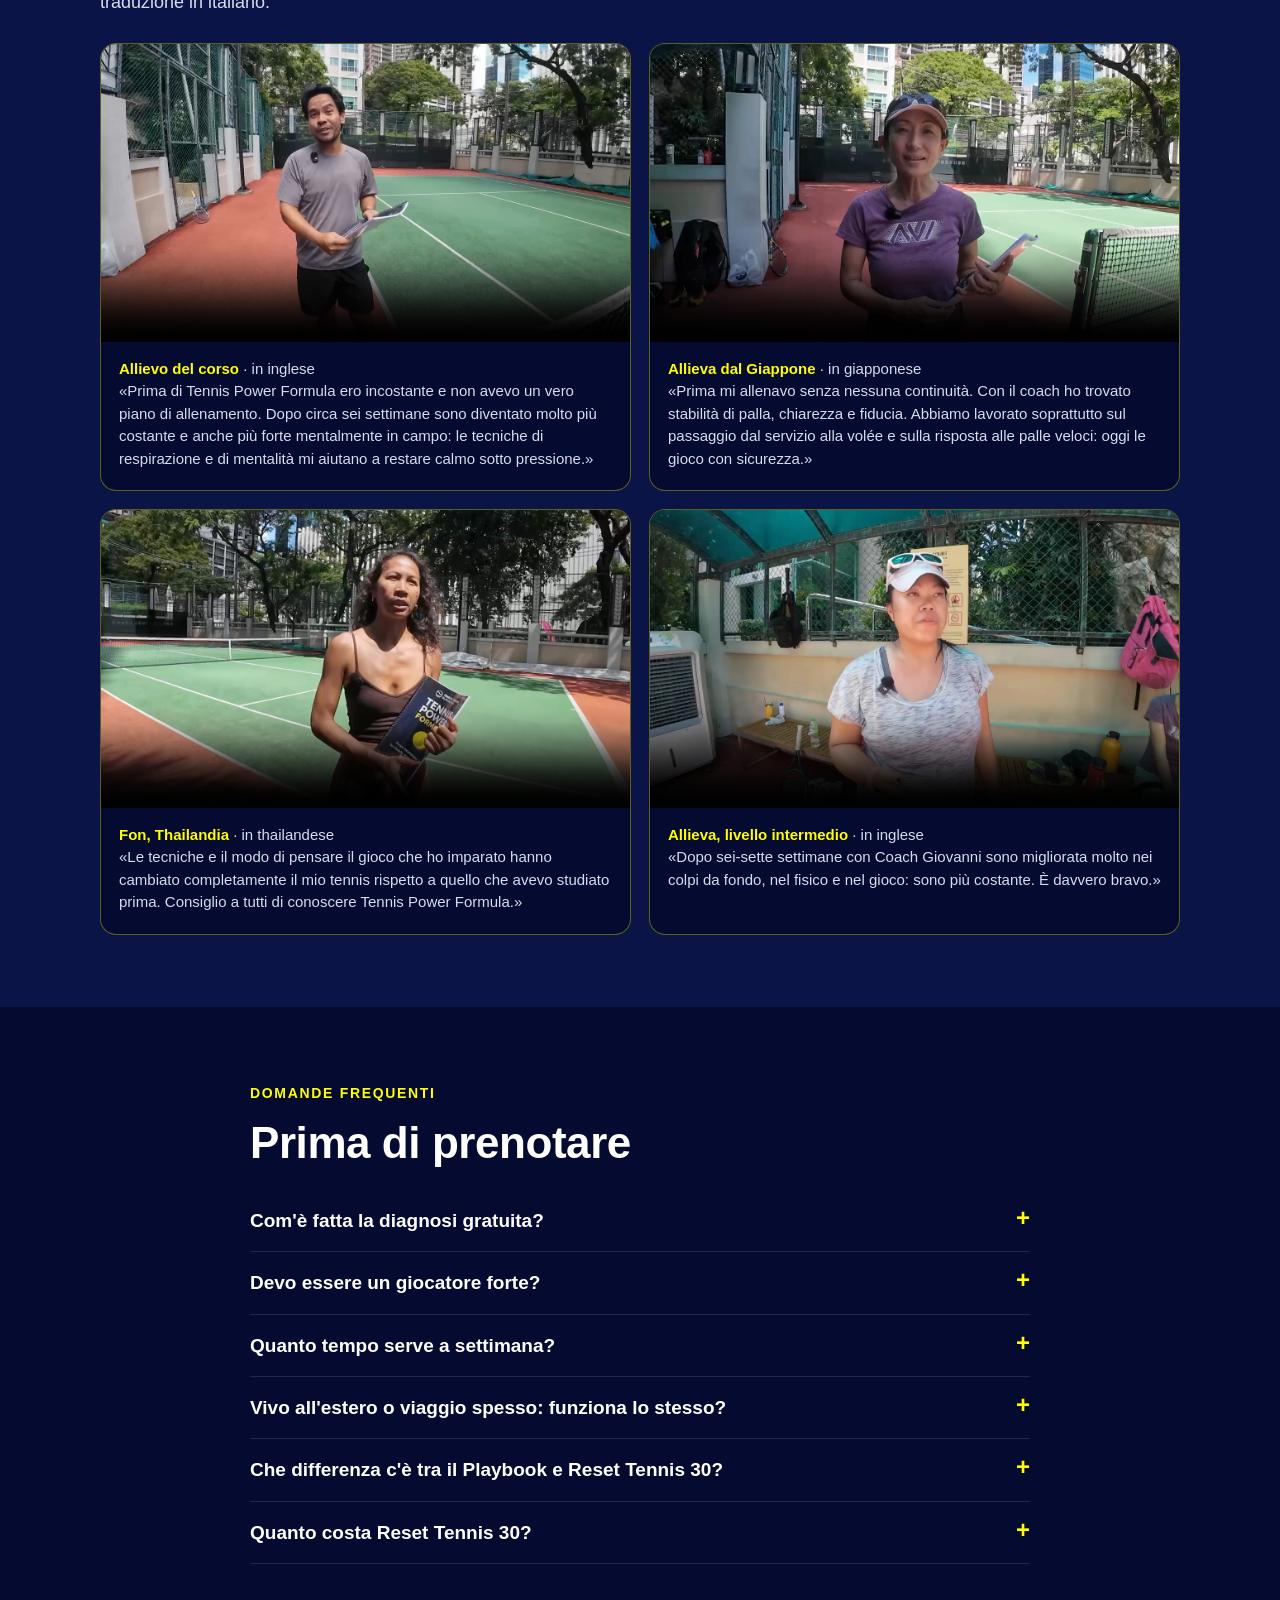
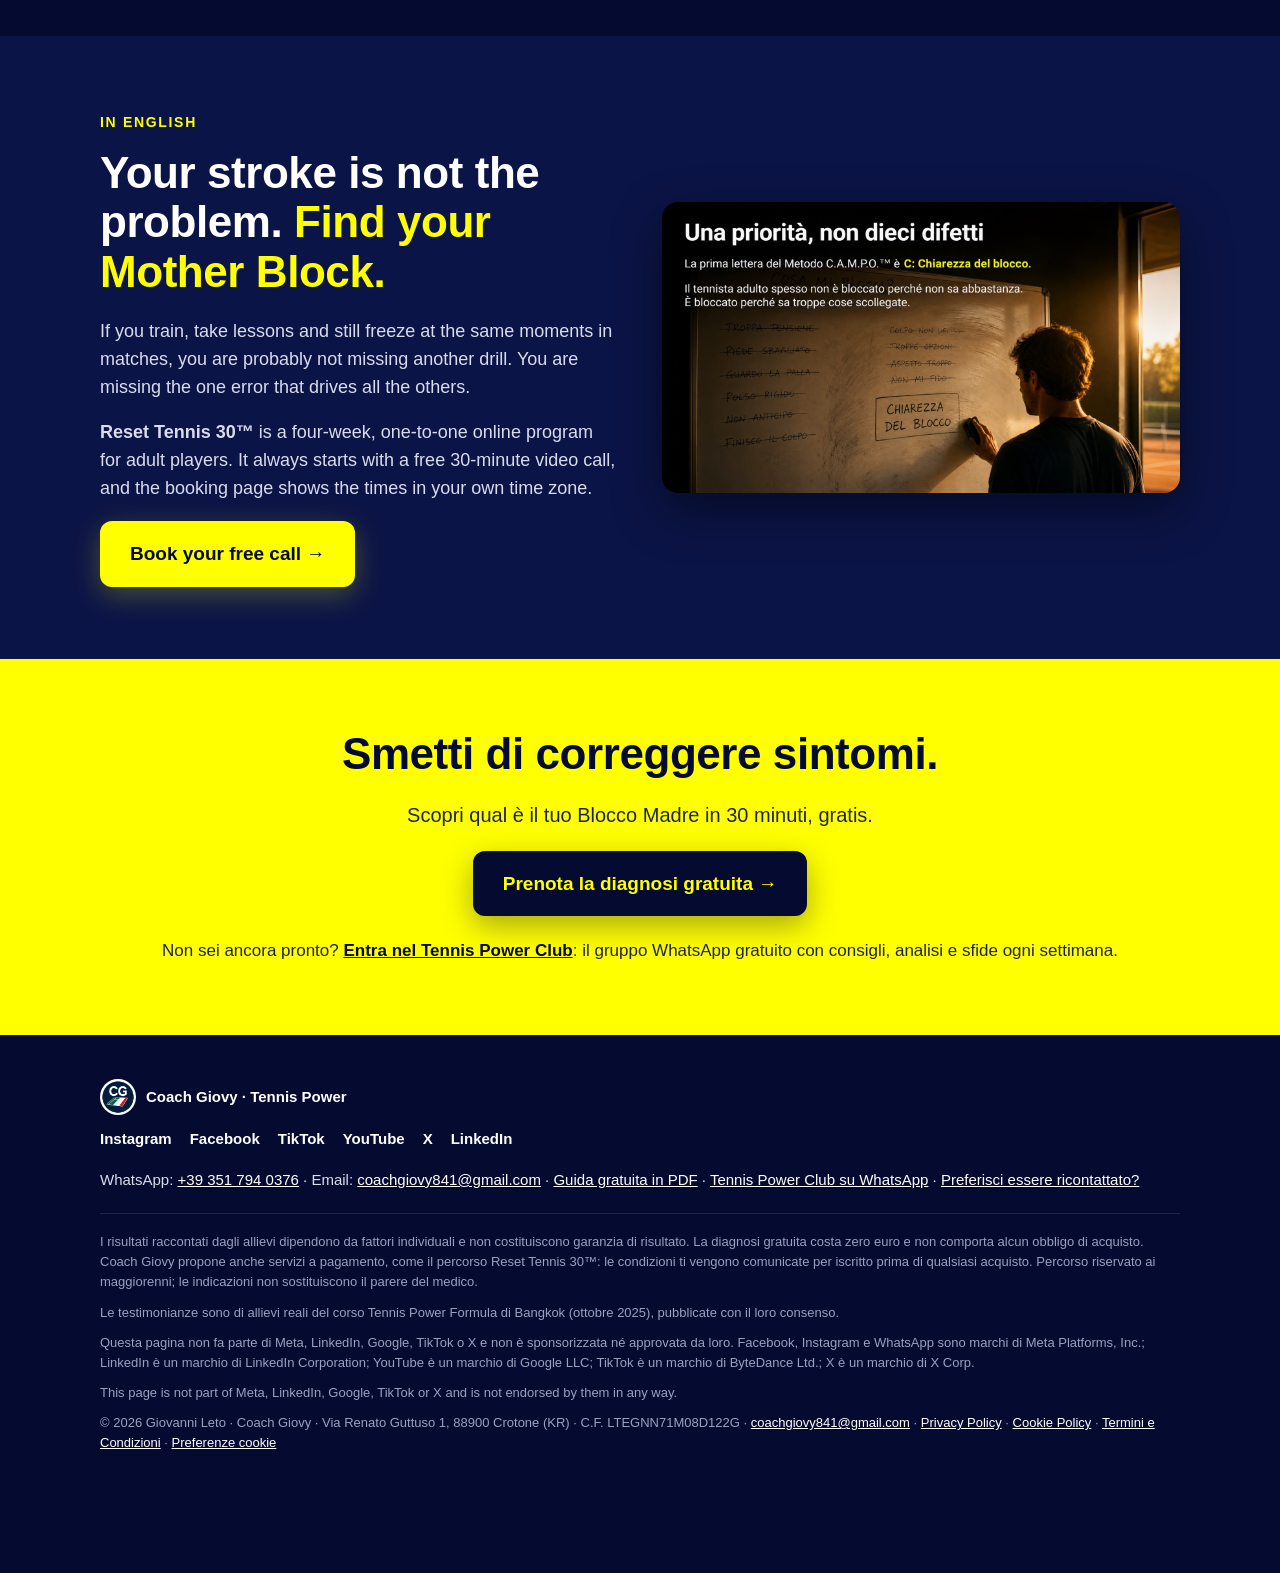
==== commit 3dbfa5d9: "Sezione Fisico da Match a 27 euro, condizioni di vendita e privacy" ====
--- a/index.html
+++ b/index.html
@@ -272,6 +272,33 @@
   </div>
 </section>
 
+<!-- Seconda guida a 27 euro: Fisico da Match (decisione del titolare 05/11/2026), link Stripe creato e provato il 05/11. -->
+<section id="fisico-da-match" style="border-bottom:1px solid rgba(255,255,255,.08)">
+  <div class="wrap split">
+    <div>
+      <span class="eyebrow">Al terzo set ti mancano le gambe?</span>
+      <h2>Fisico da Match: <span class="giallo">la preparazione fisica in campo.</span></h2>
+      <p>La guida per tennisti adulti che vogliono arrivare primi sulla palla anche nel terzo set, senza palestra: un campo, qualche cono e 30 minuti. Ogni capitolo ti mostra con un grafico come si arriva al risultato.</p>
+      <ul class="lista">
+        <li>Test di partenza da rifare dopo 6 settimane, per vedere i tuoi progressi</li>
+        <li>Split step, primo passo e interval training di 8 settimane</li>
+        <li>Prevenzione per gomito, spalla e caviglia</li>
+        <li>8 circuiti pronti, compreso quello da fare prima della partita · 41 pagine in PDF</li>
+      </ul>
+      <div class="cta-row">
+        <a class="btn" id="compra-fisico" href="https://buy.stripe.com/00w8wQc3jaFg9414l69bO02" target="_blank" rel="noopener">Voglio Fisico da Match · 27 €</a>
+      </div>
+      <p class="nota">Pagamento sicuro con carta, Apple Pay o Link tramite Stripe; subito dopo il pagamento trovi il link per scaricare il PDF. Contenuto digitale: scaricandolo subito rinunci al recesso di 14 giorni (art. 59 Codice del consumo). Le indicazioni non sostituiscono il parere del medico. Vedi le <a href="termini.html#fisico-da-match">condizioni di vendita</a>.</p>
+    </div>
+    <div class="duo anteprime">
+      <div class="slide"><img src="img/fisico-1.jpg" alt="Copertina della guida Fisico da Match" loading="lazy"></div>
+      <div class="slide"><img src="img/fisico-9.jpg" alt="Il test di partenza da rifare dopo 6 settimane" loading="lazy"></div>
+      <div class="slide"><img src="img/fisico-20.jpg" alt="L'interval training in 8 settimane" loading="lazy"></div>
+      <div class="slide"><img src="img/fisico-32.jpg" alt="Un circuito pronto da 30 minuti" loading="lazy"></div>
+    </div>
+  </div>
+</section>
+
 <!-- CHI SONO -->
 <section>
   <div class="wrap split">
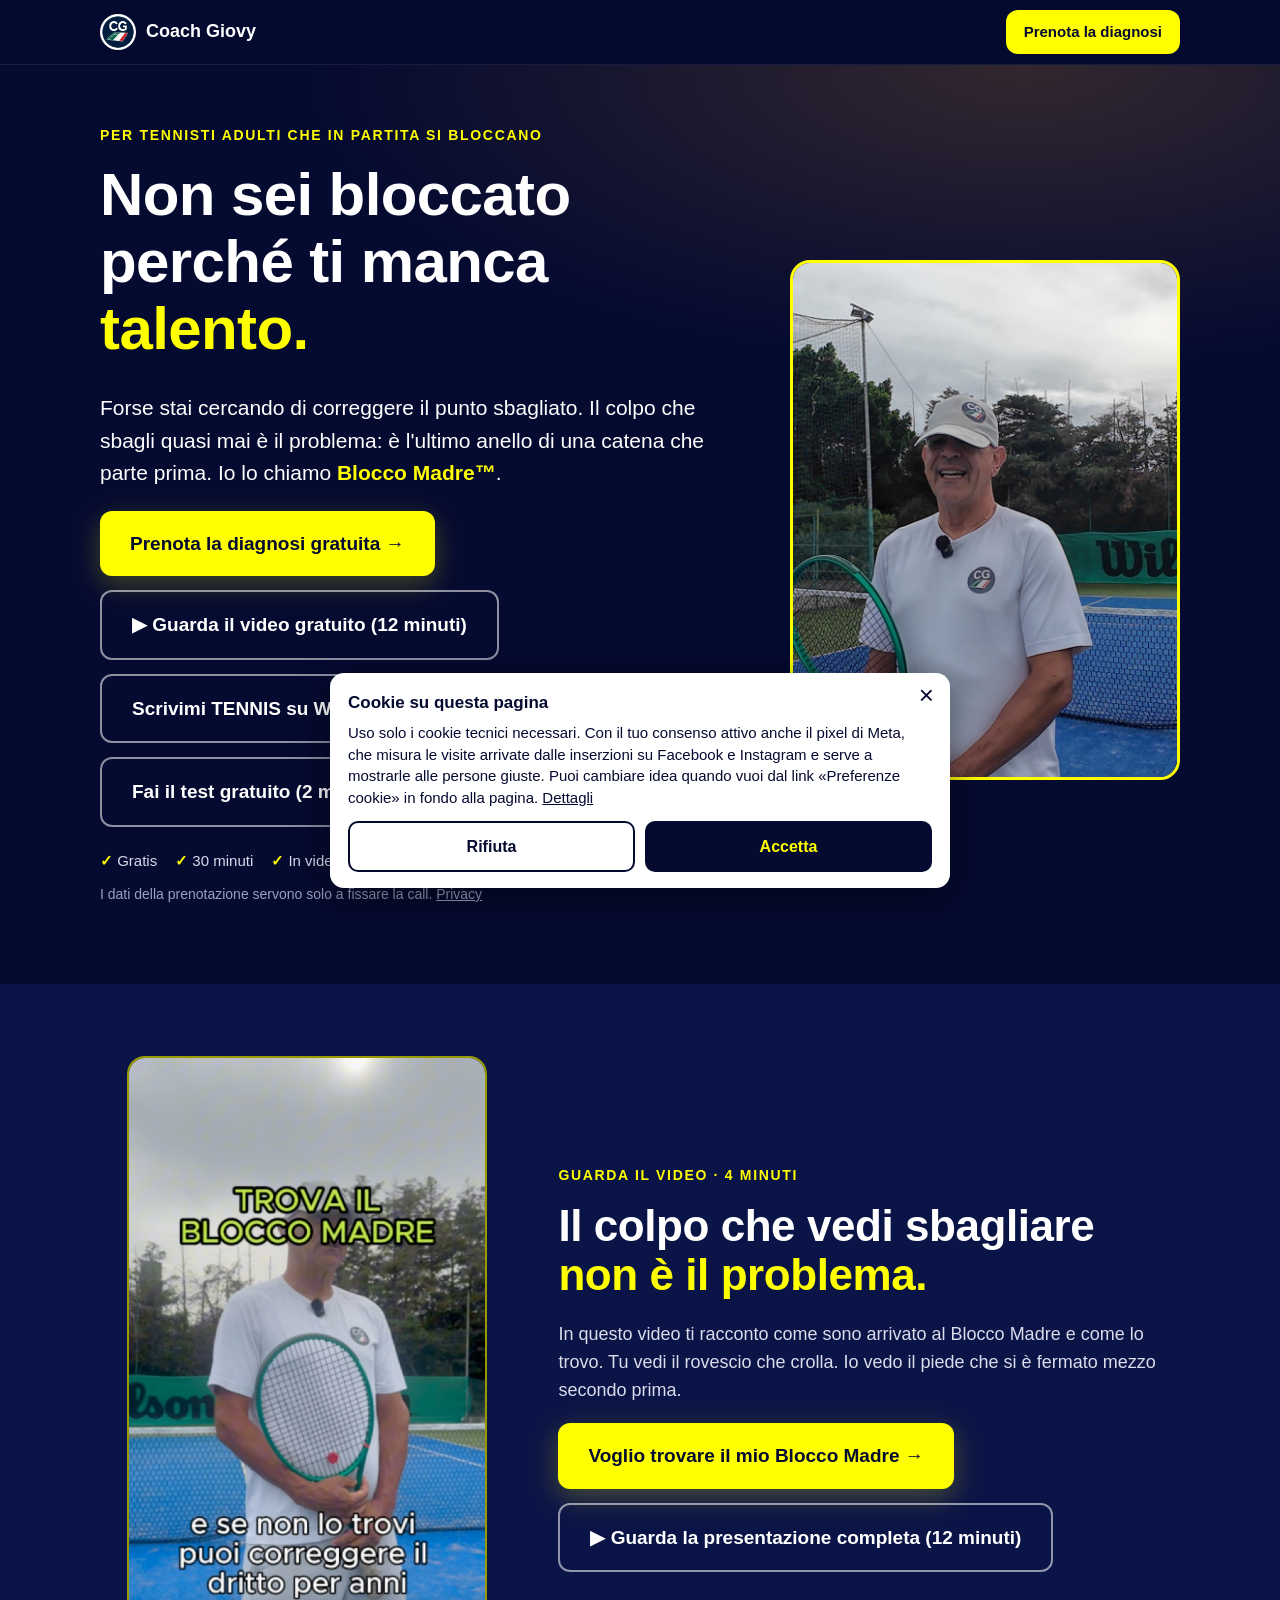
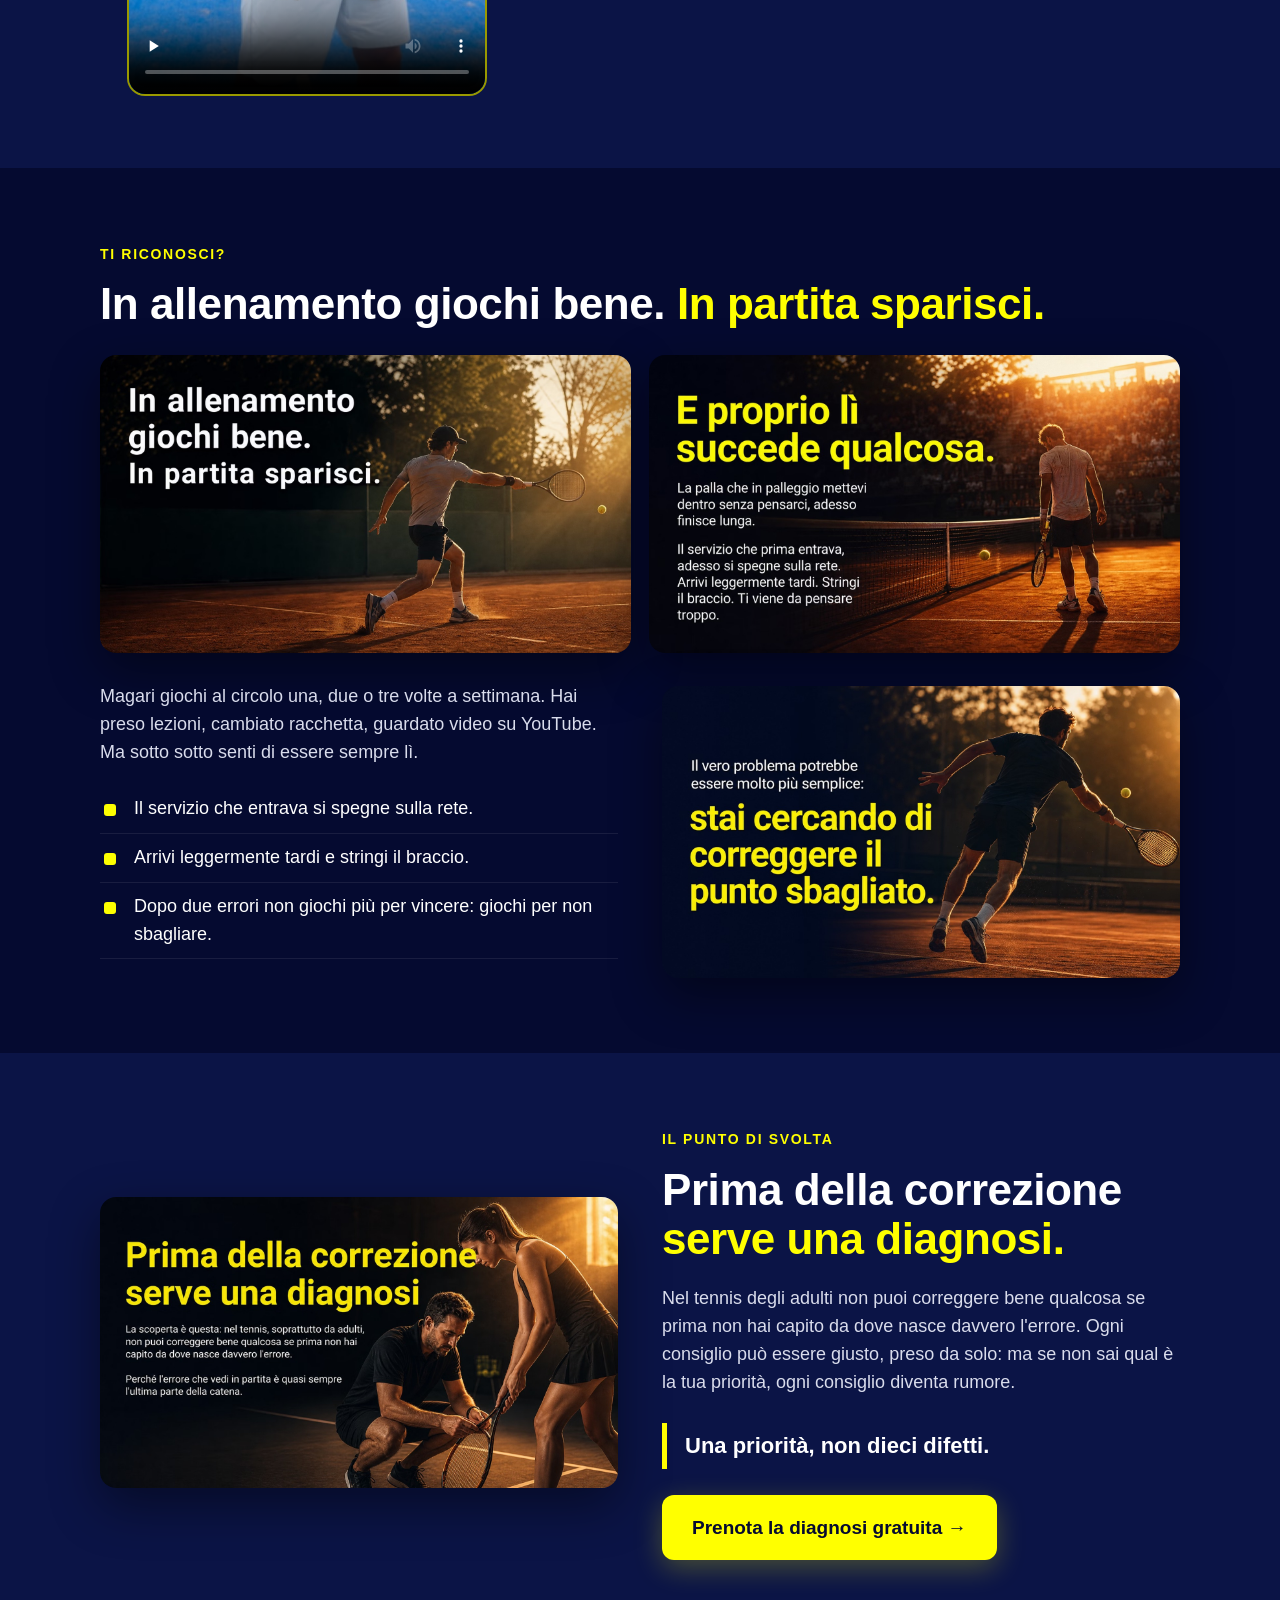
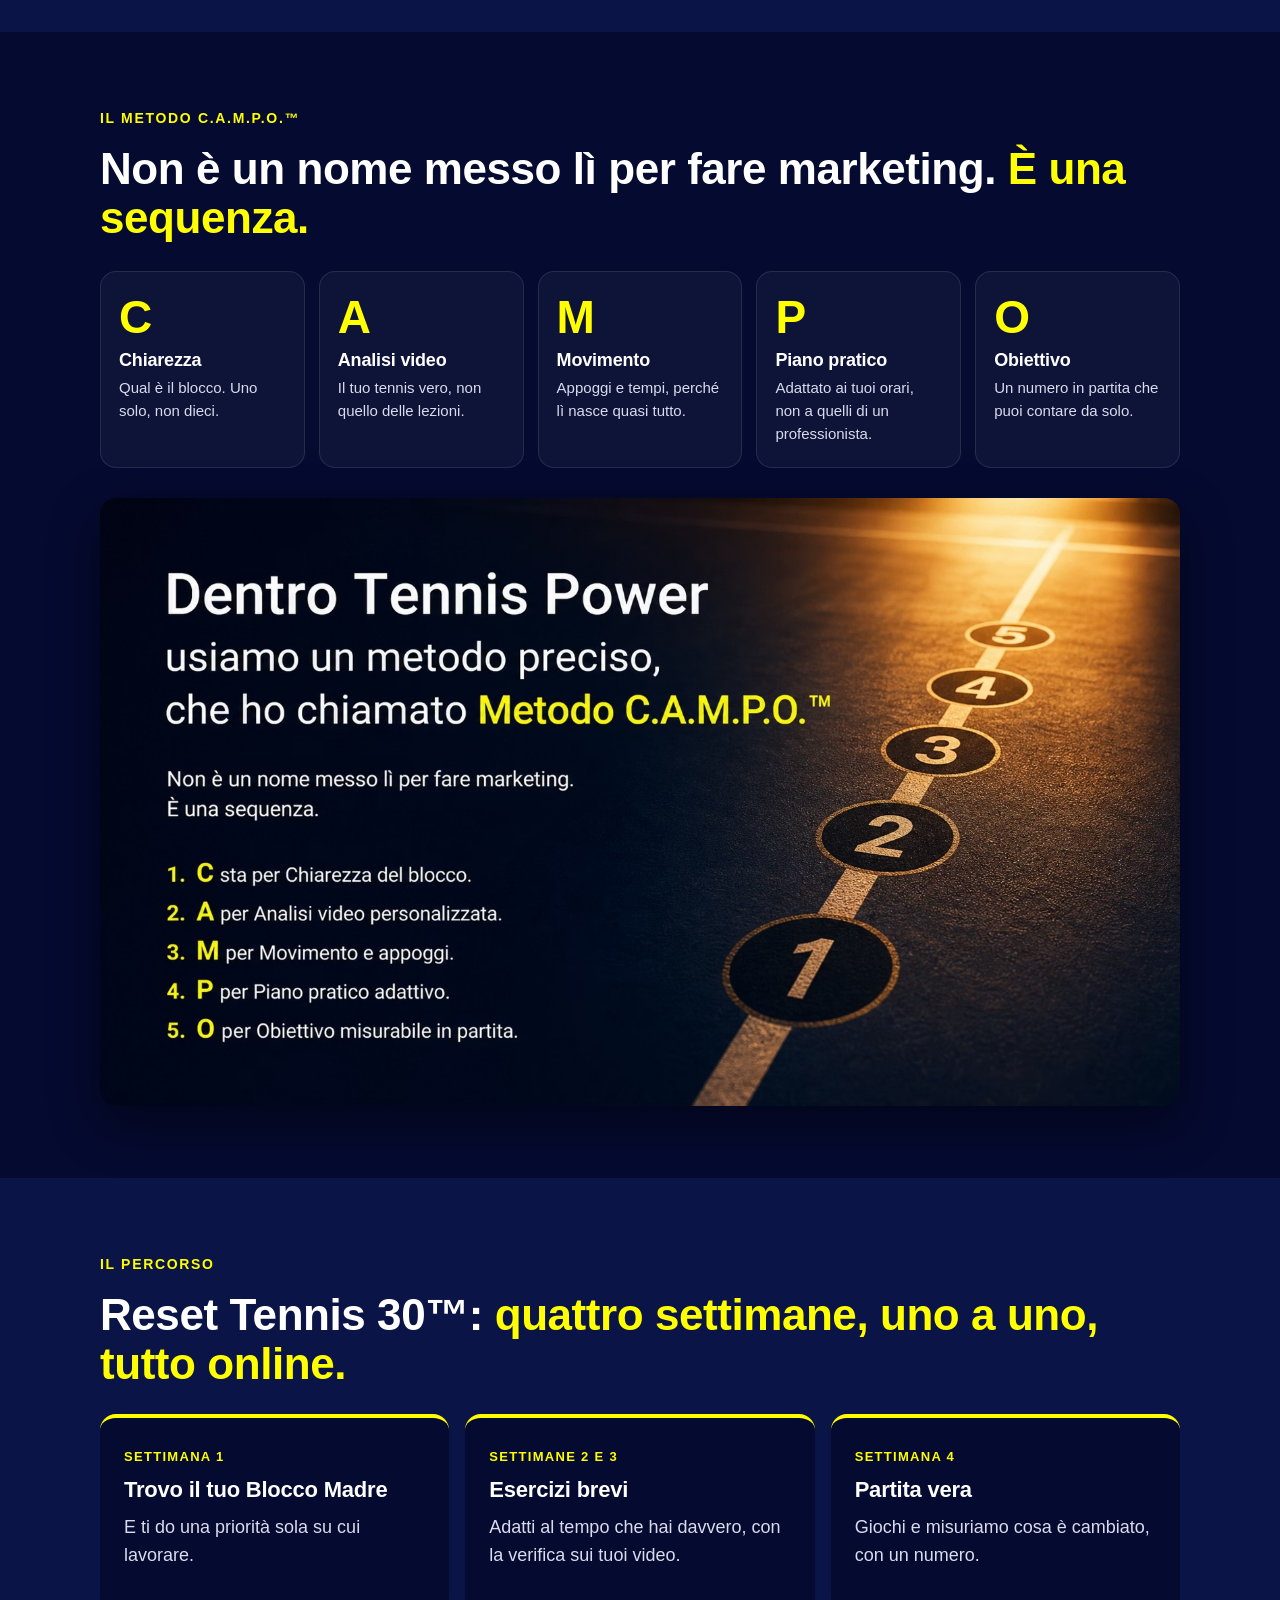
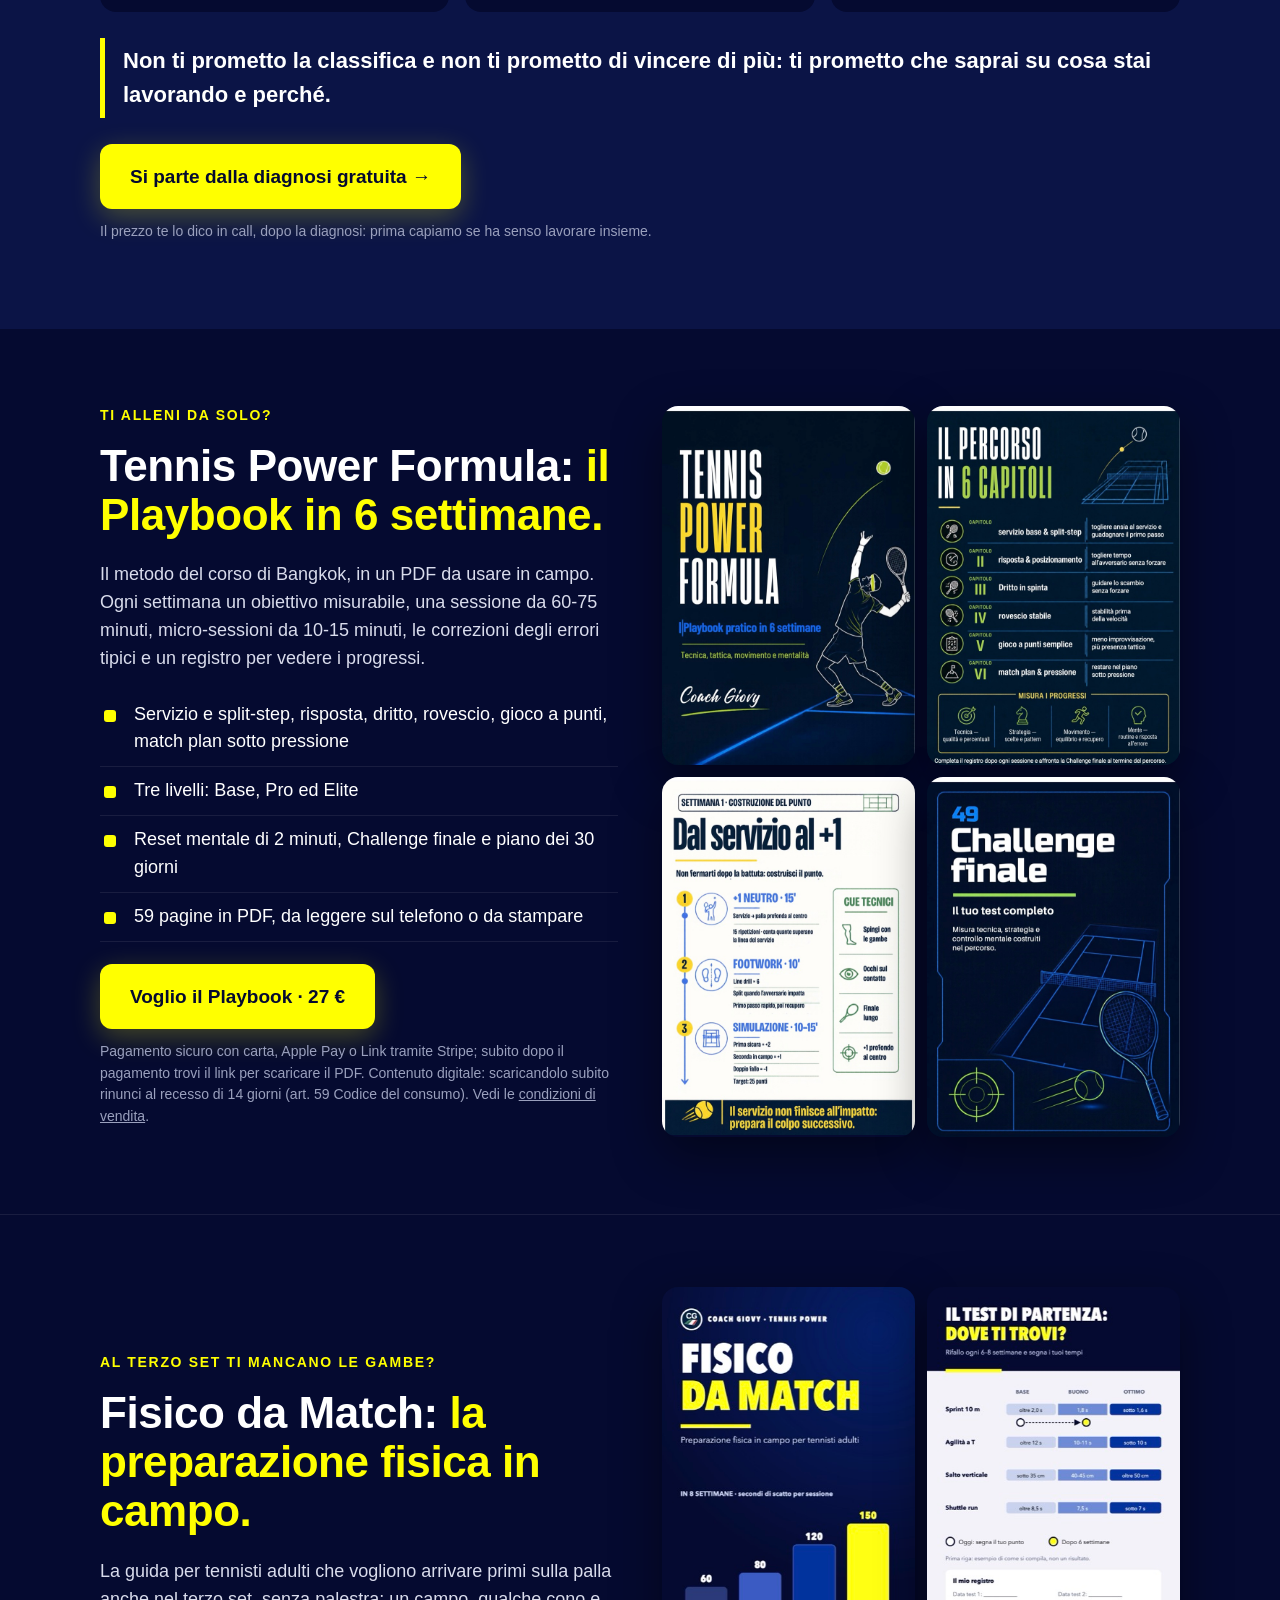
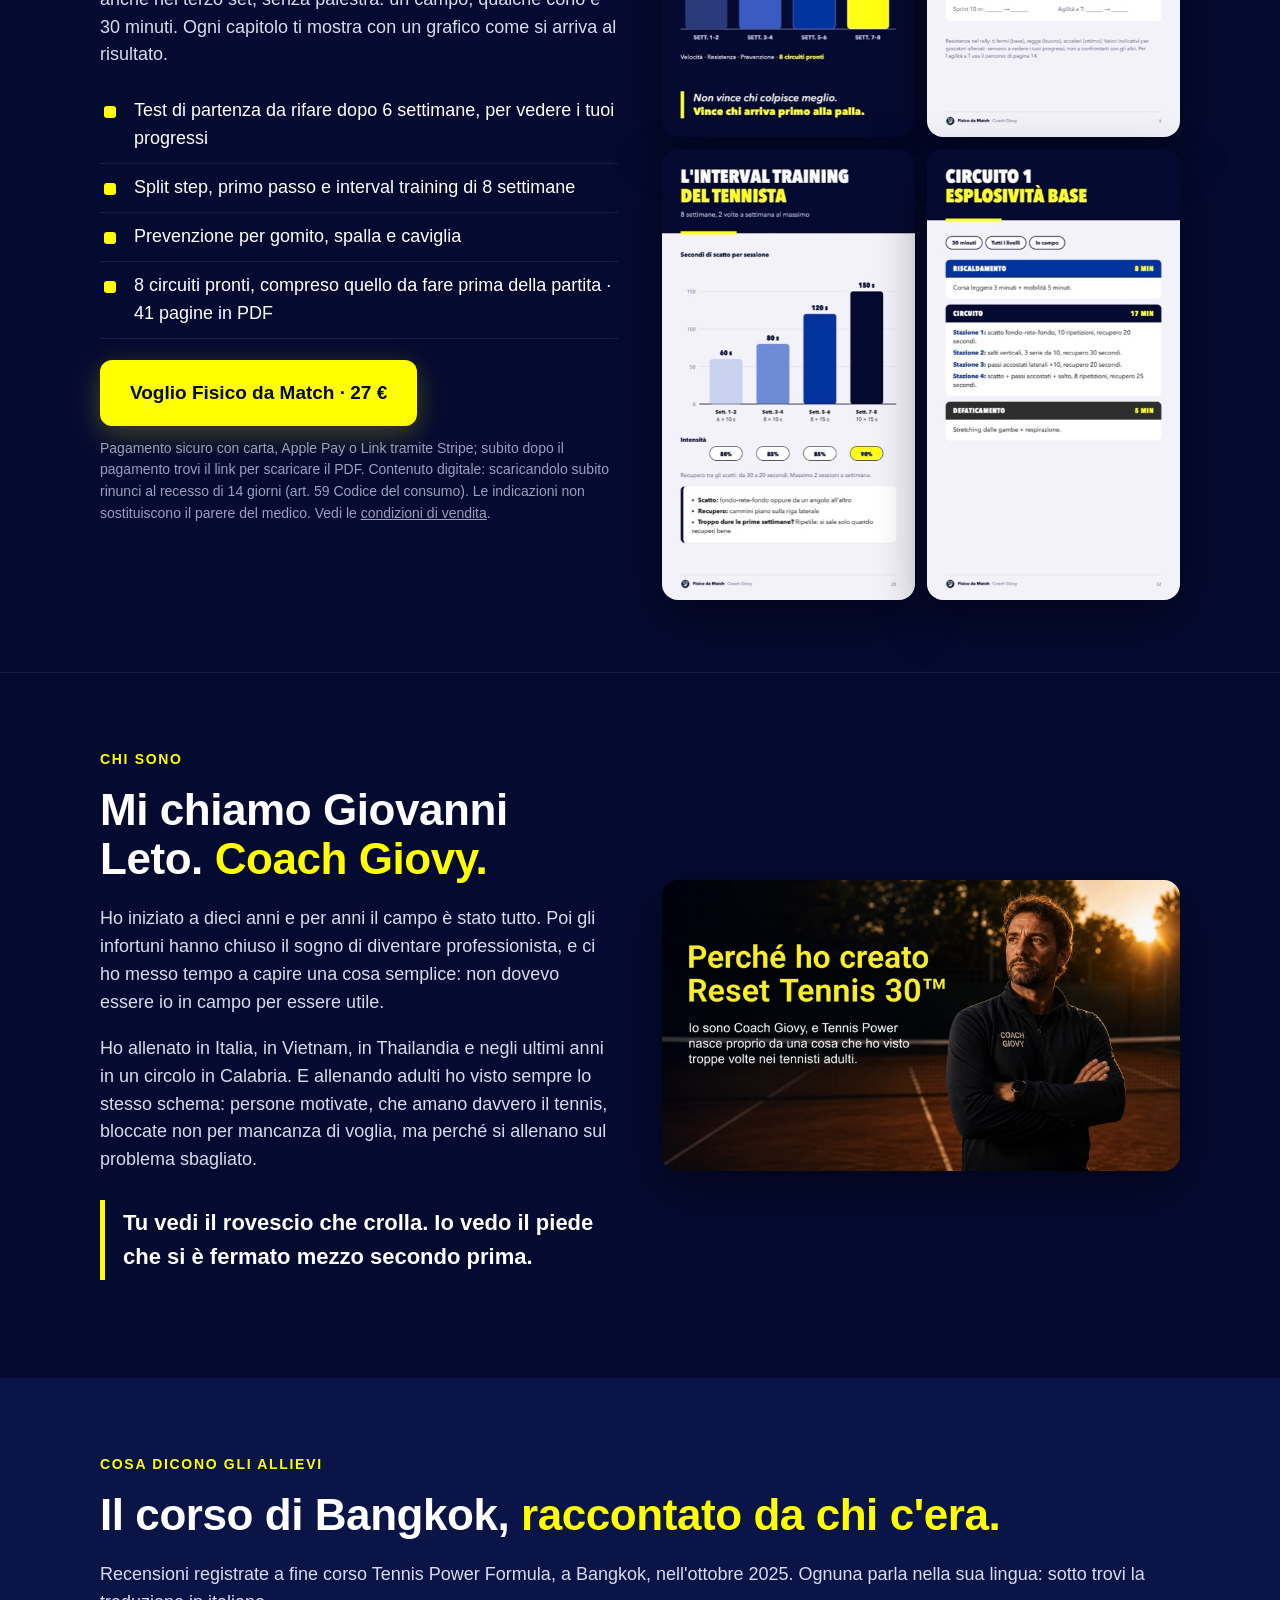
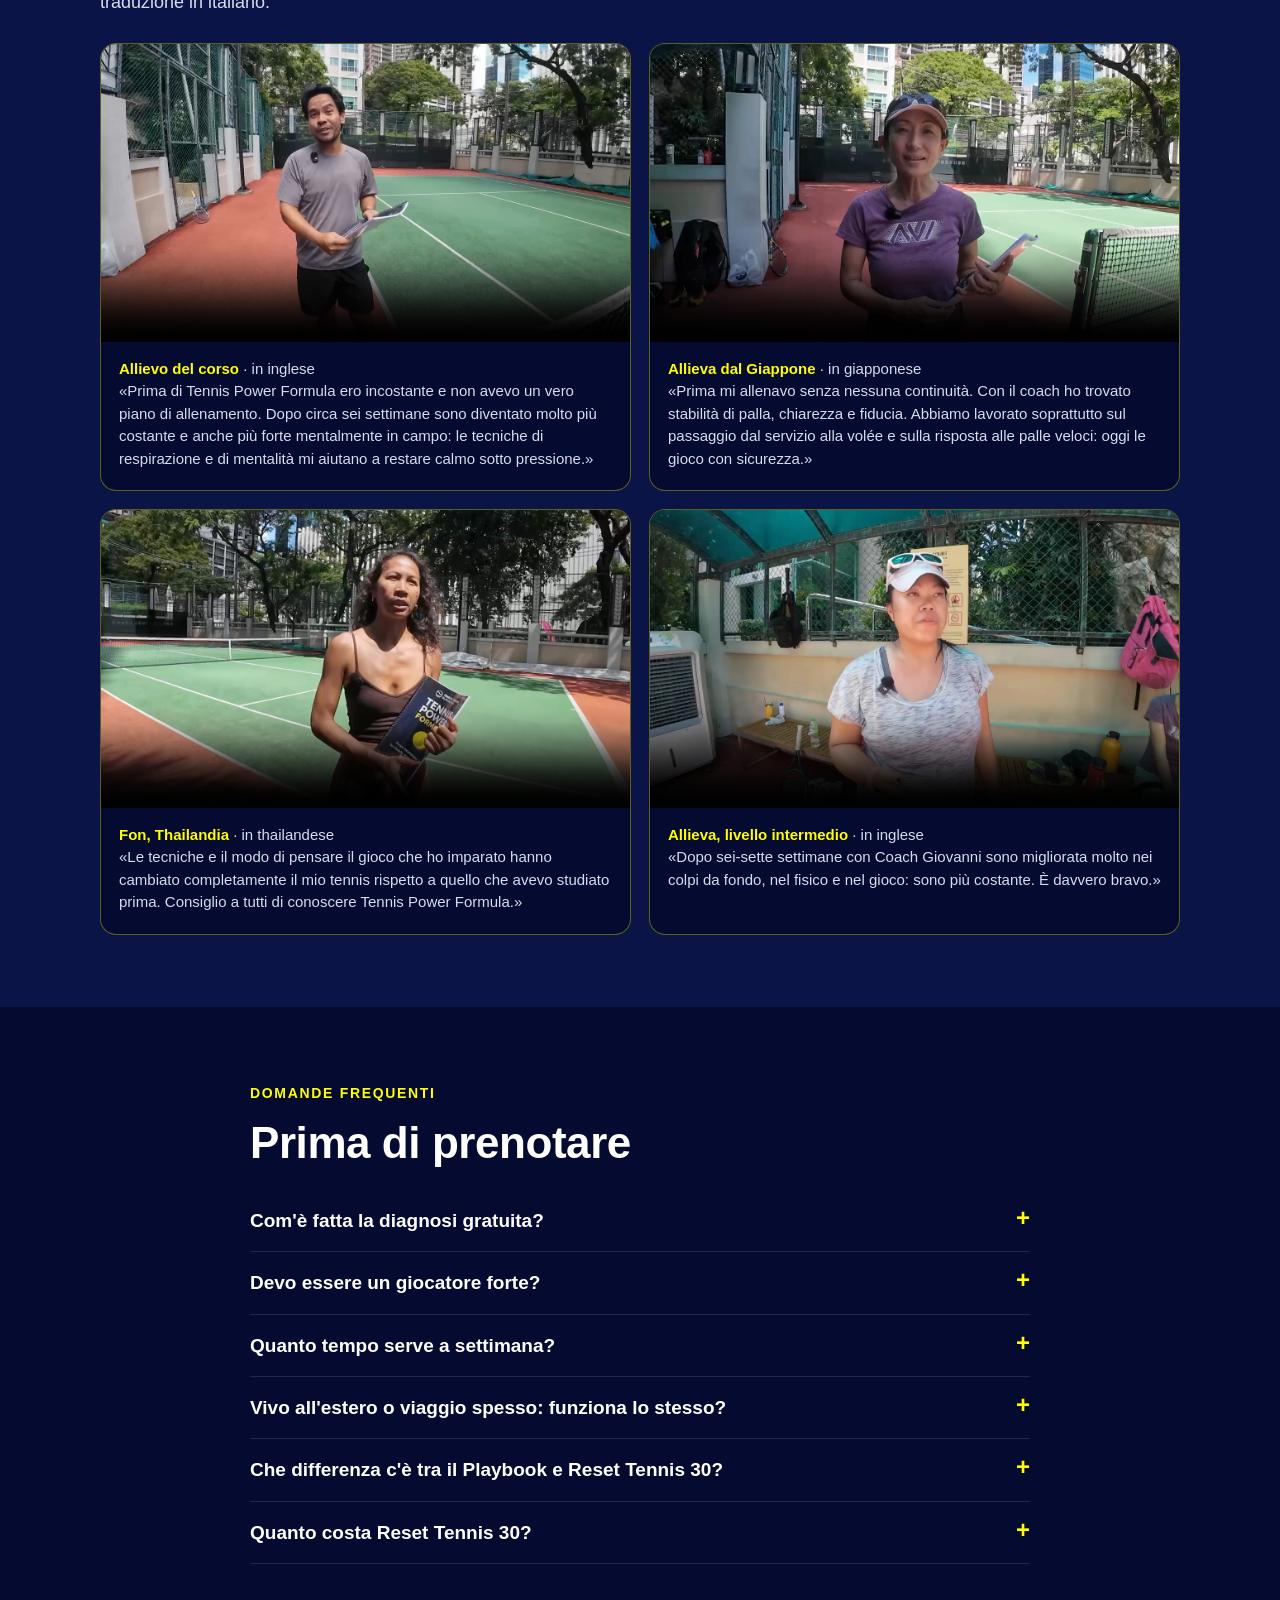
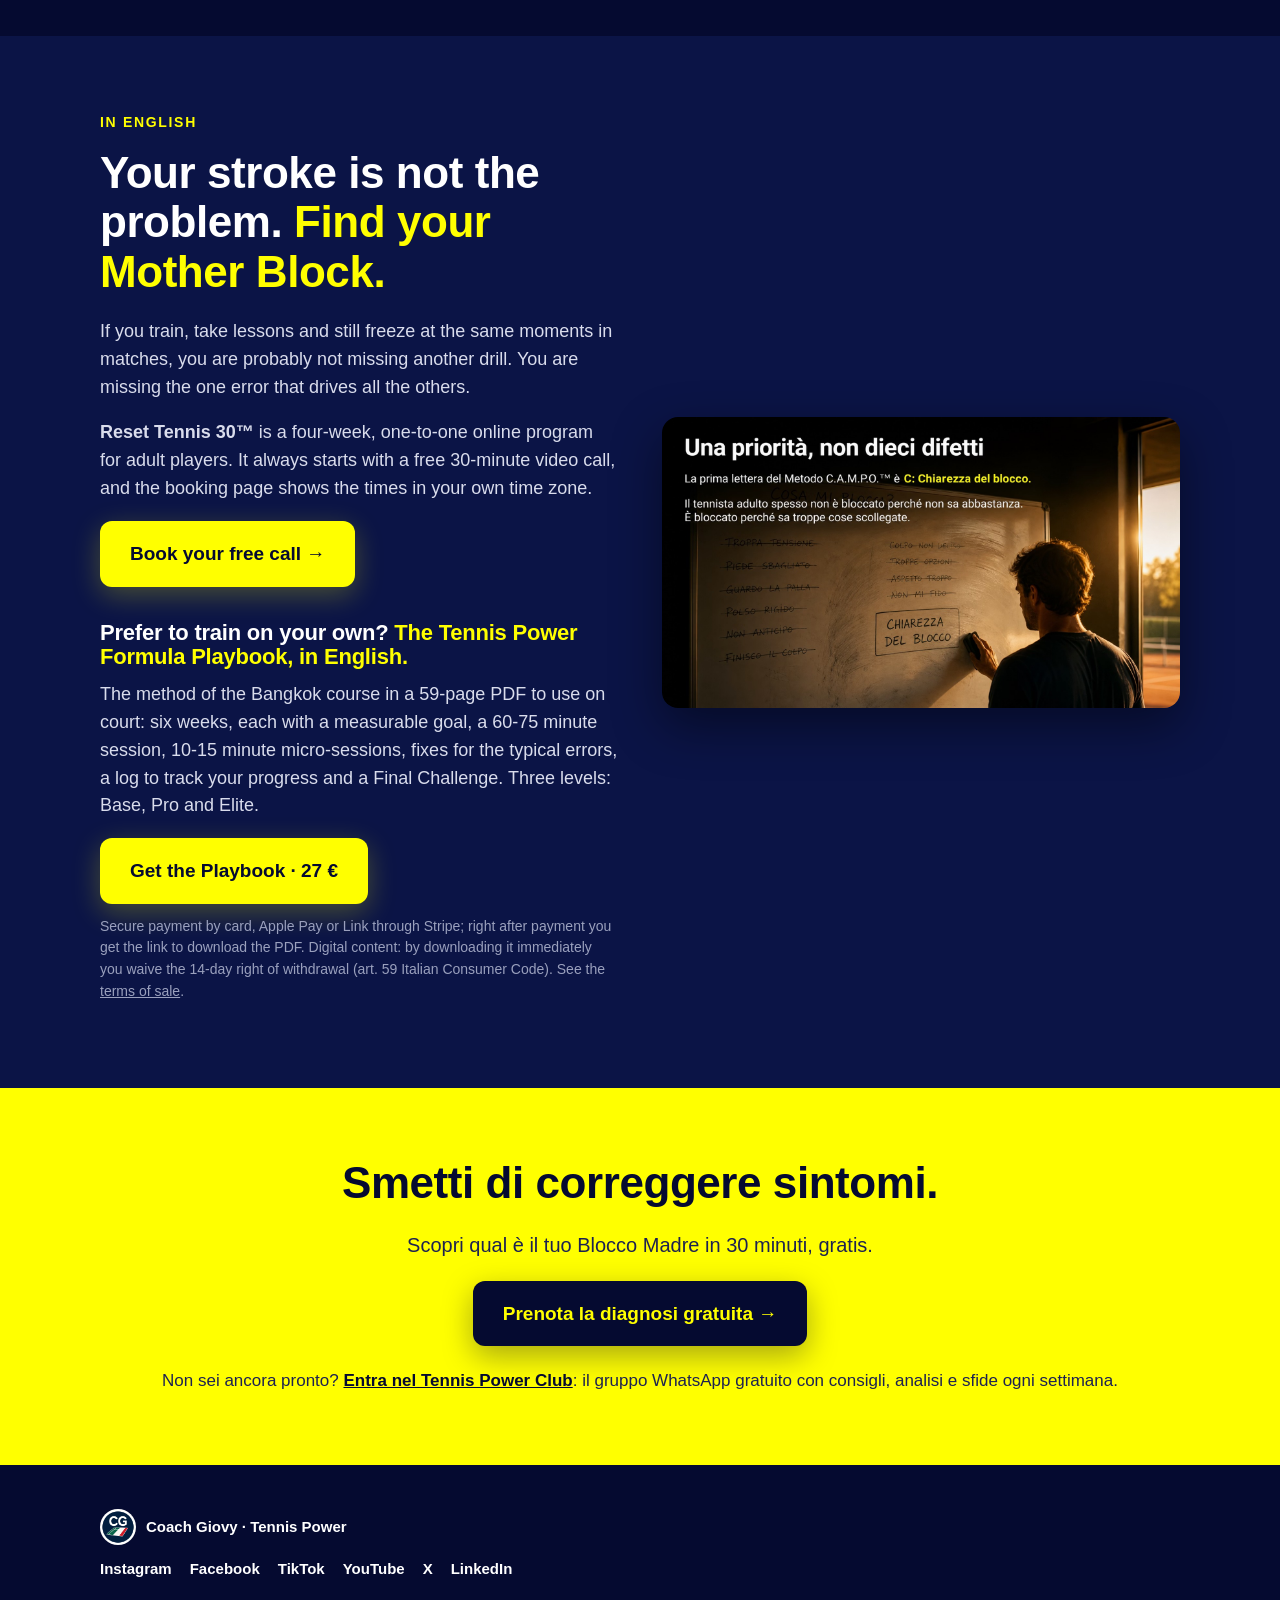
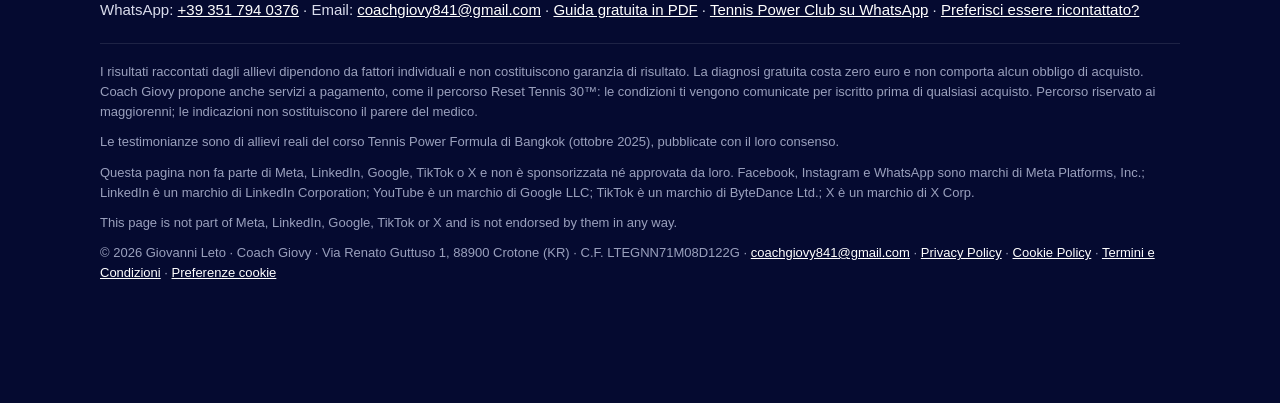
==== commit 27f3f8d7: "Playbook in inglese nella sezione English e condizioni di vendita in inglese" ====
--- a/index.html
+++ b/index.html
@@ -363,6 +363,13 @@
       <p>If you train, take lessons and still freeze at the same moments in matches, you are probably not missing another drill. You are missing the one error that drives all the others.</p>
       <p><b>Reset Tennis 30™</b> is a four-week, one-to-one online program for adult players. It always starts with a free 30-minute video call, and the booking page shows the times in your own time zone.</p>
       <a class="btn" href="https://calendar.app.google/vhpC8xXXcmGHWAYC7" target="_blank" rel="noopener">Book your free call →</a>
+      <!-- Playbook in inglese: link Stripe creato e provato il 06/11/2026 (decisione del titolare «Un link per lingua», 27 euro). -->
+      <h3 id="playbook-en" style="margin-top:34px">Prefer to train on your own? <span class="giallo">The Tennis Power Formula Playbook, in English.</span></h3>
+      <p>The method of the Bangkok course in a 59-page PDF to use on court: six weeks, each with a measurable goal, a 60-75 minute session, 10-15 minute micro-sessions, fixes for the typical errors, a log to track your progress and a Final Challenge. Three levels: Base, Pro and Elite.</p>
+      <div class="cta-row">
+        <a class="btn" id="compra-playbook-en" href="https://buy.stripe.com/7sYdRaaZfcNofsp4l69bO03" target="_blank" rel="noopener">Get the Playbook · 27 €</a>
+      </div>
+      <p class="nota">Secure payment by card, Apple Pay or Link through Stripe; right after payment you get the link to download the PDF. Digital content: by downloading it immediately you waive the 14-day right of withdrawal (art. 59 Italian Consumer Code). See the <a href="termini.html#playbook-en">terms of sale</a>.</p>
     </div>
     <div class="slide"><img src="img/slide-57.jpg" alt="One priority, not ten flaws" loading="lazy"></div>
   </div>
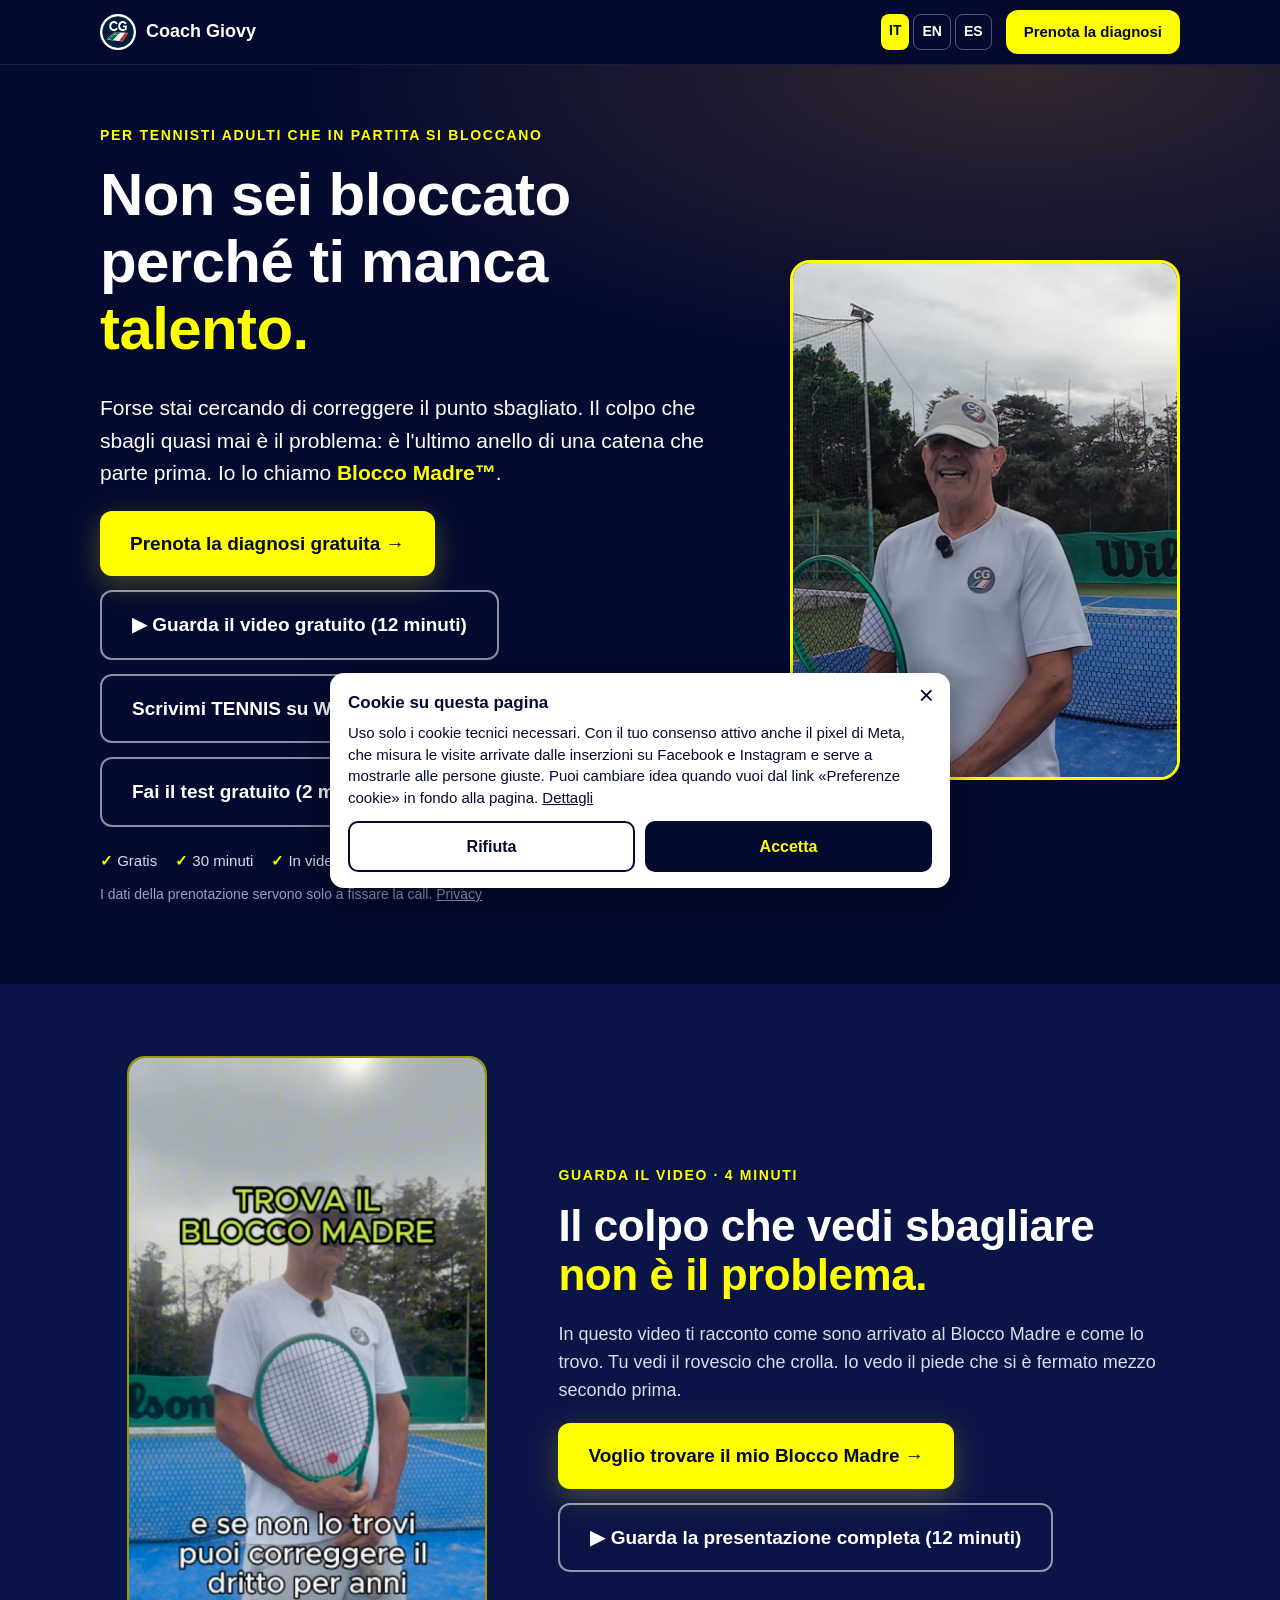
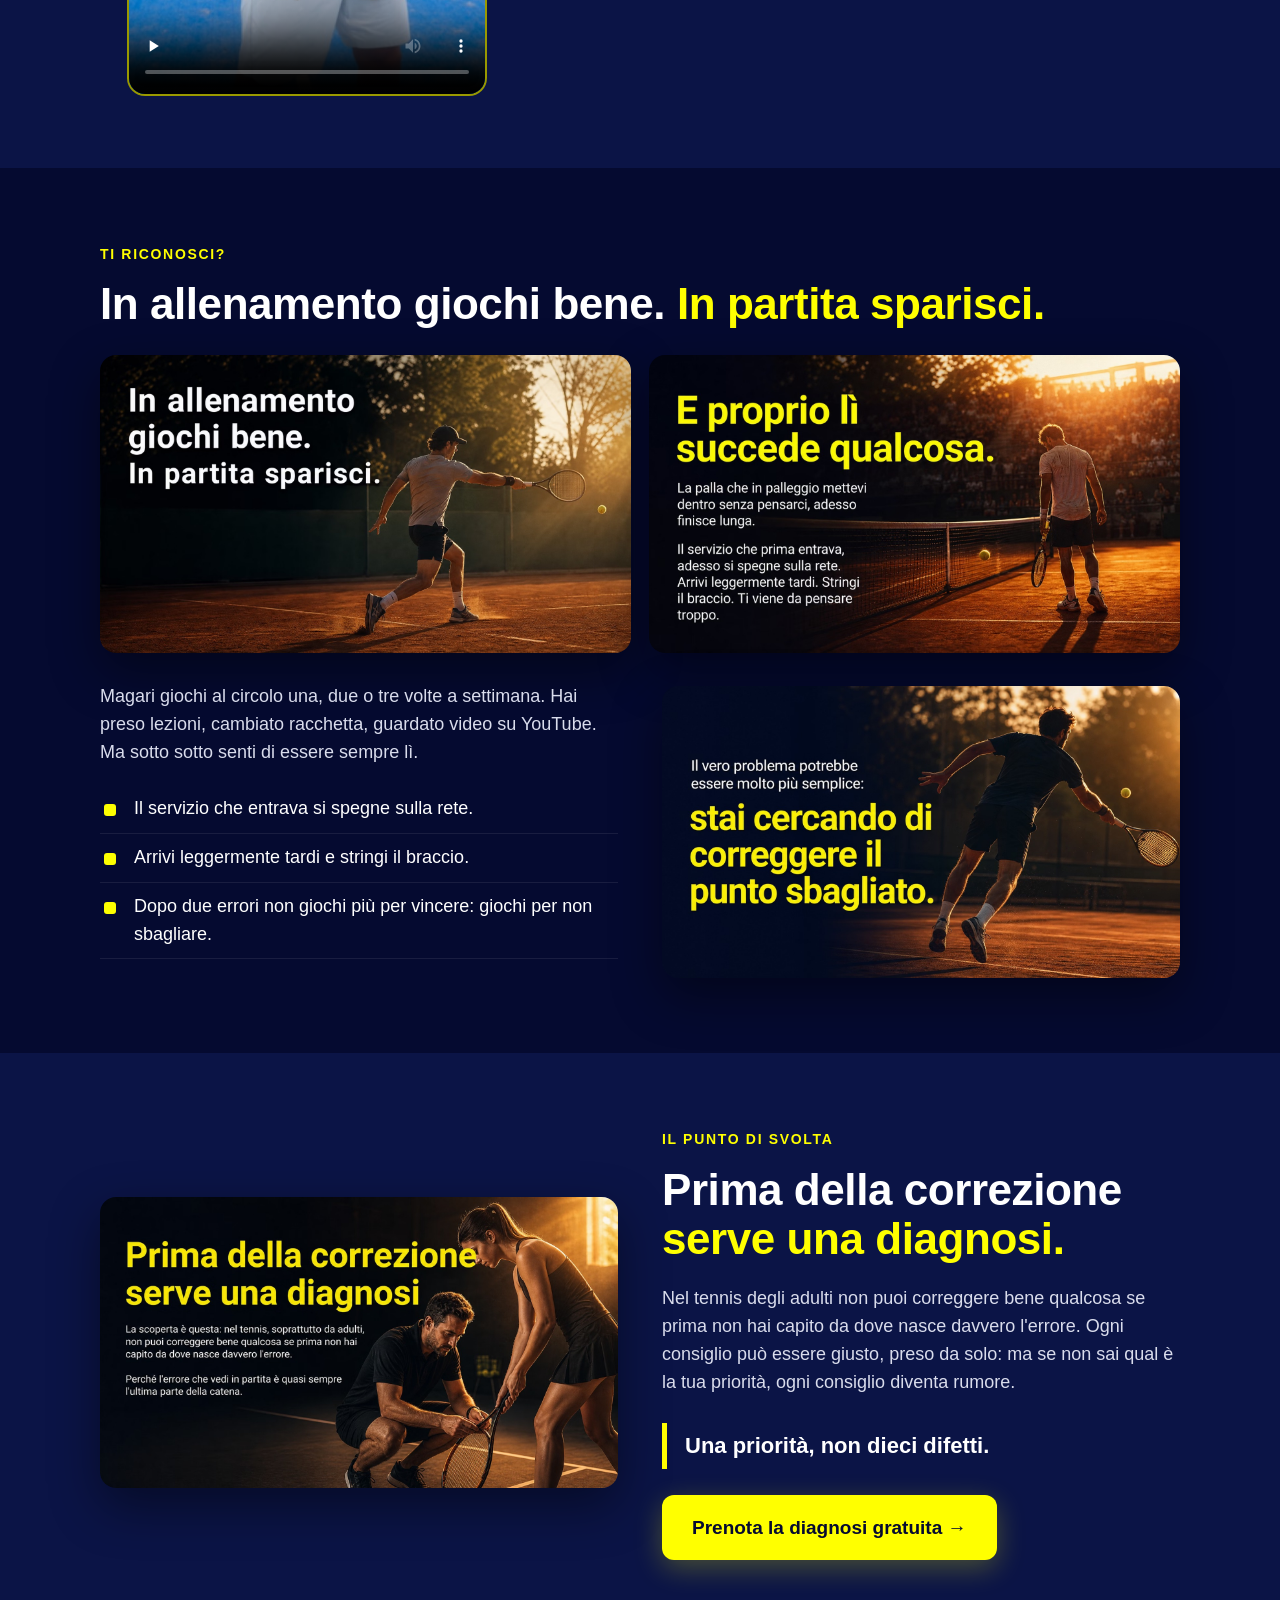
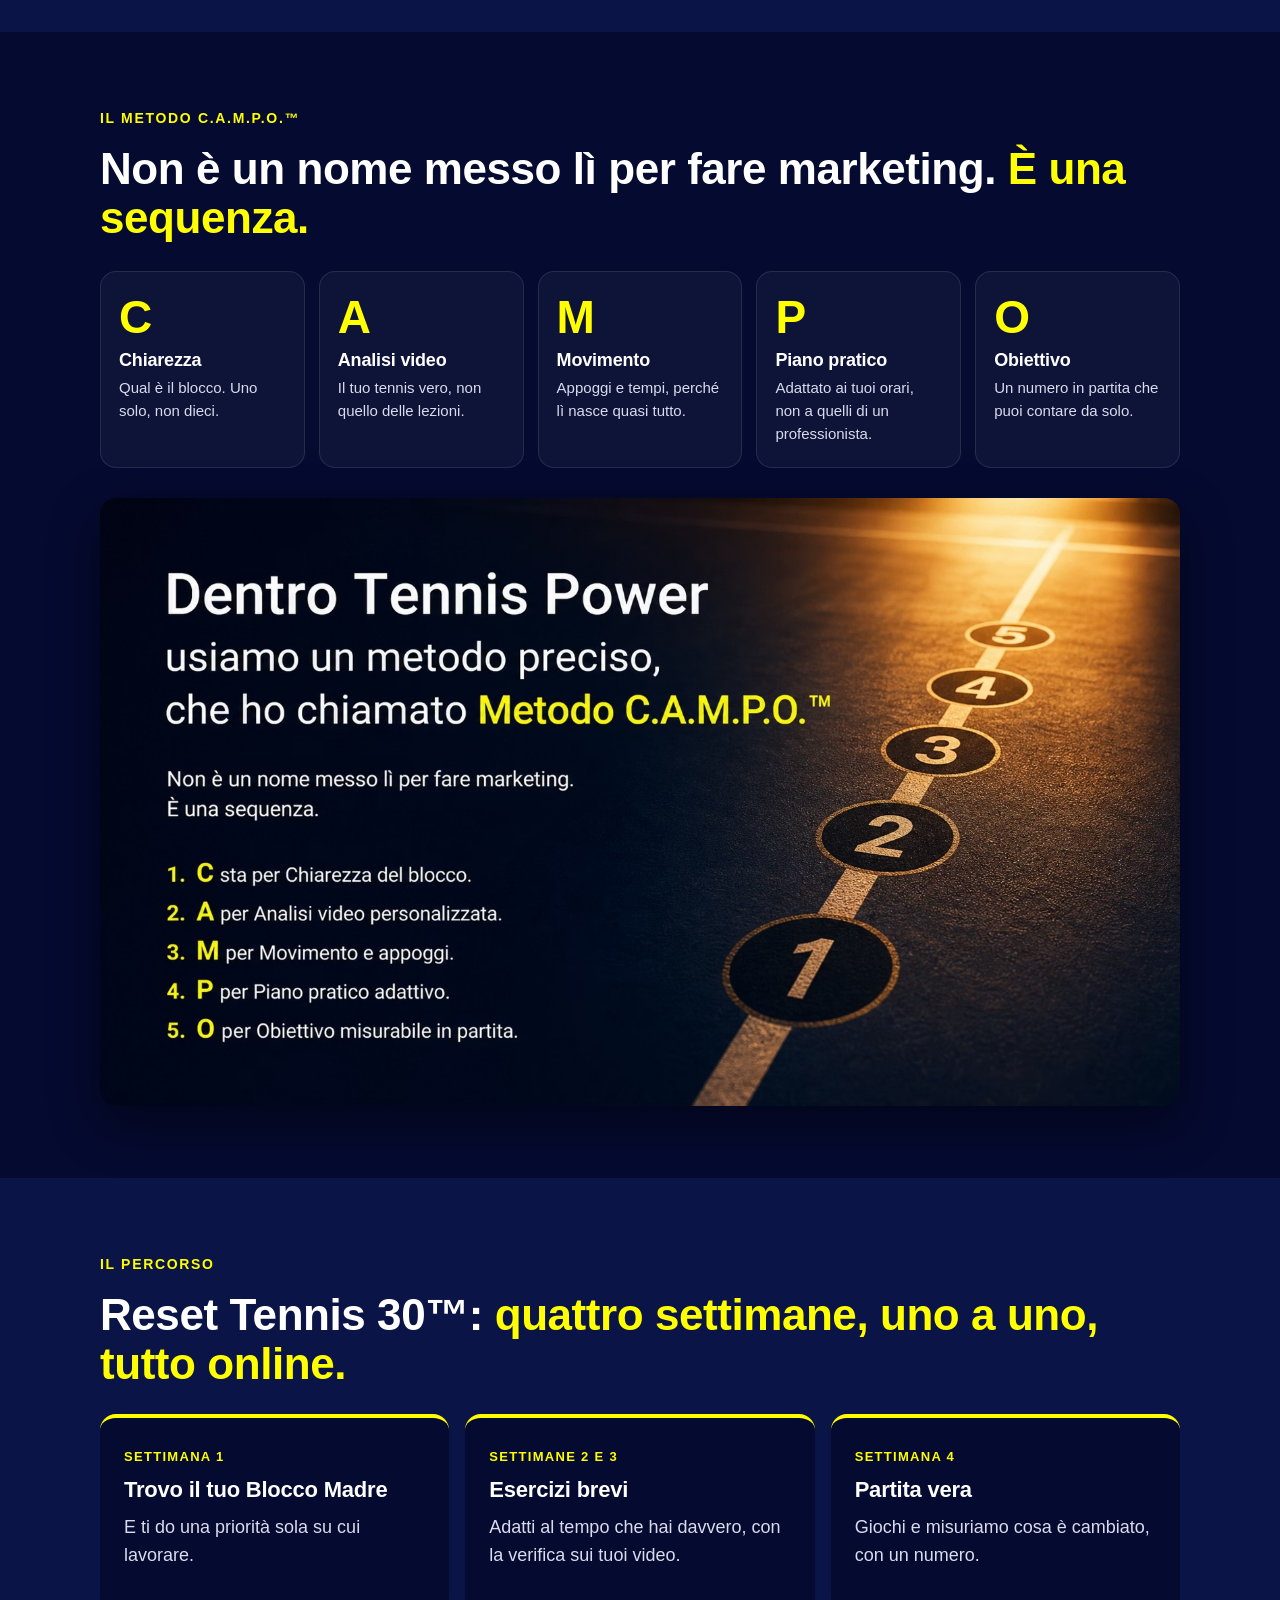
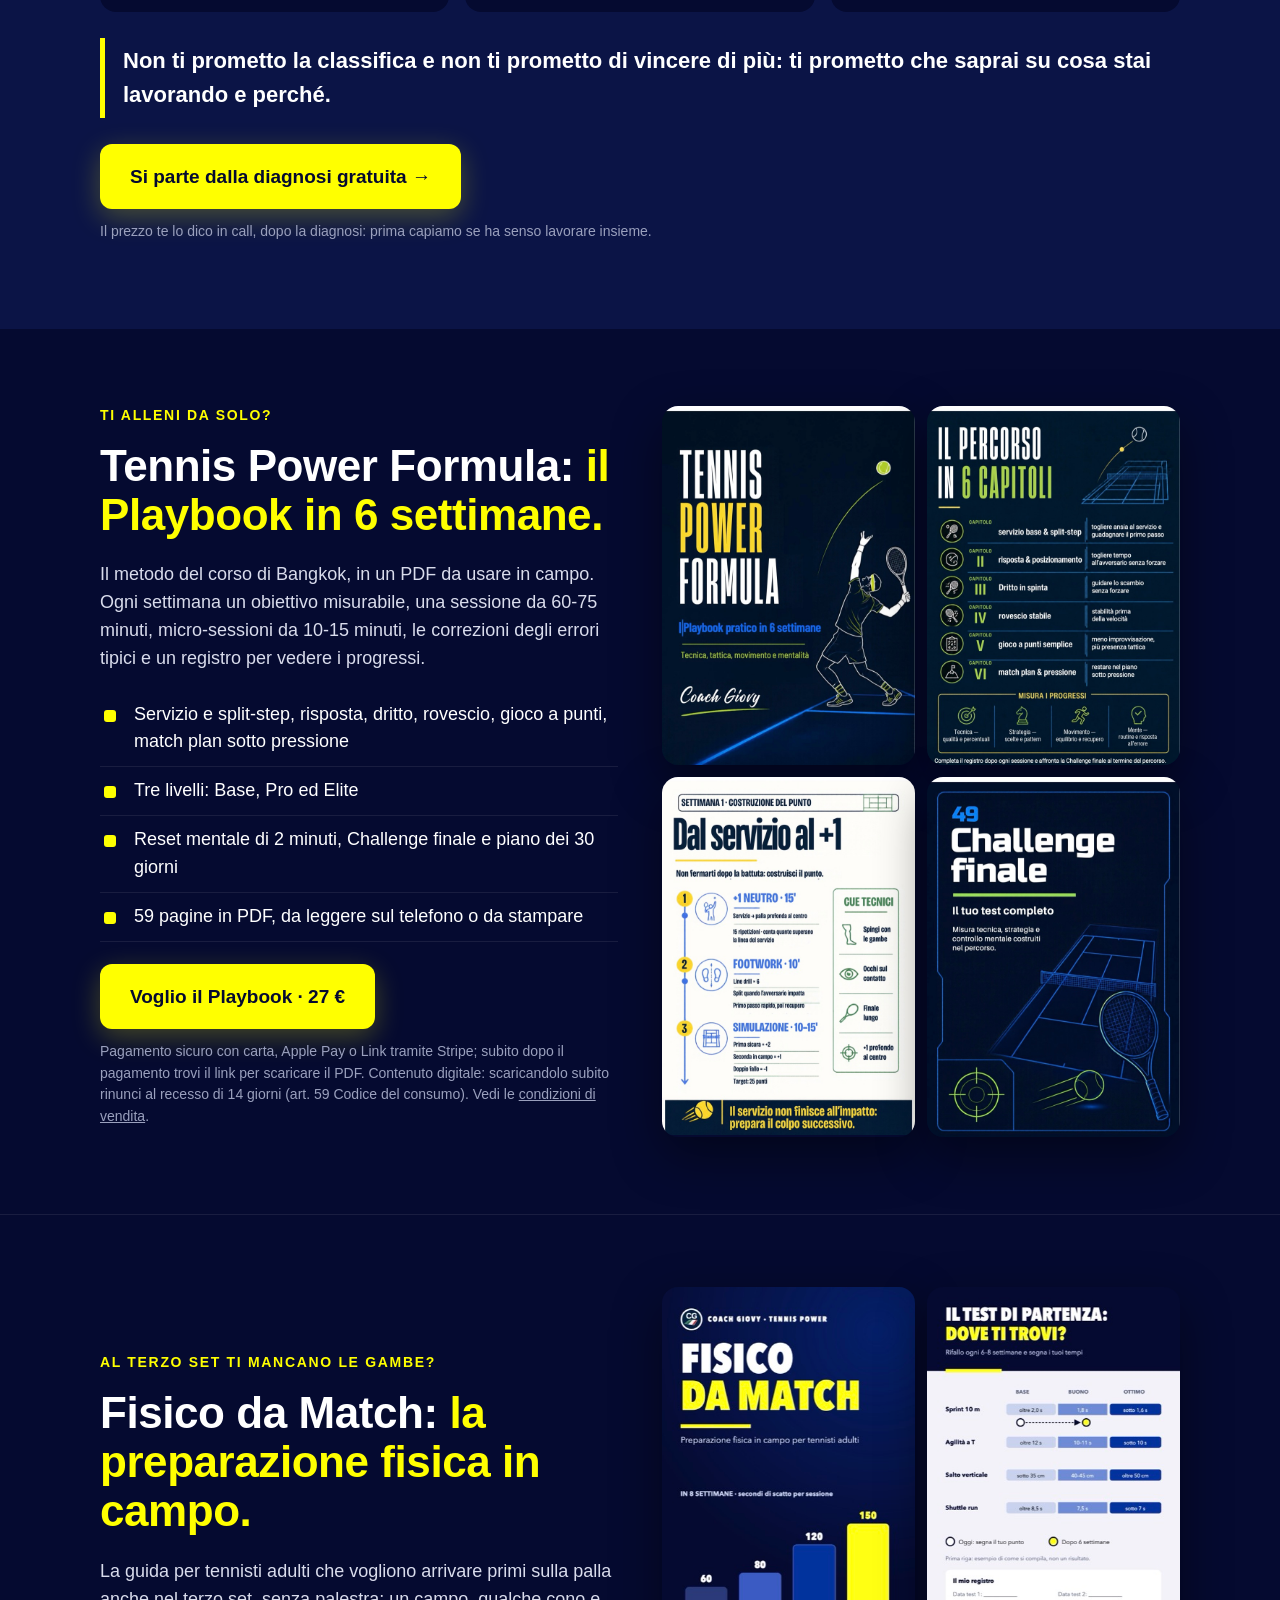
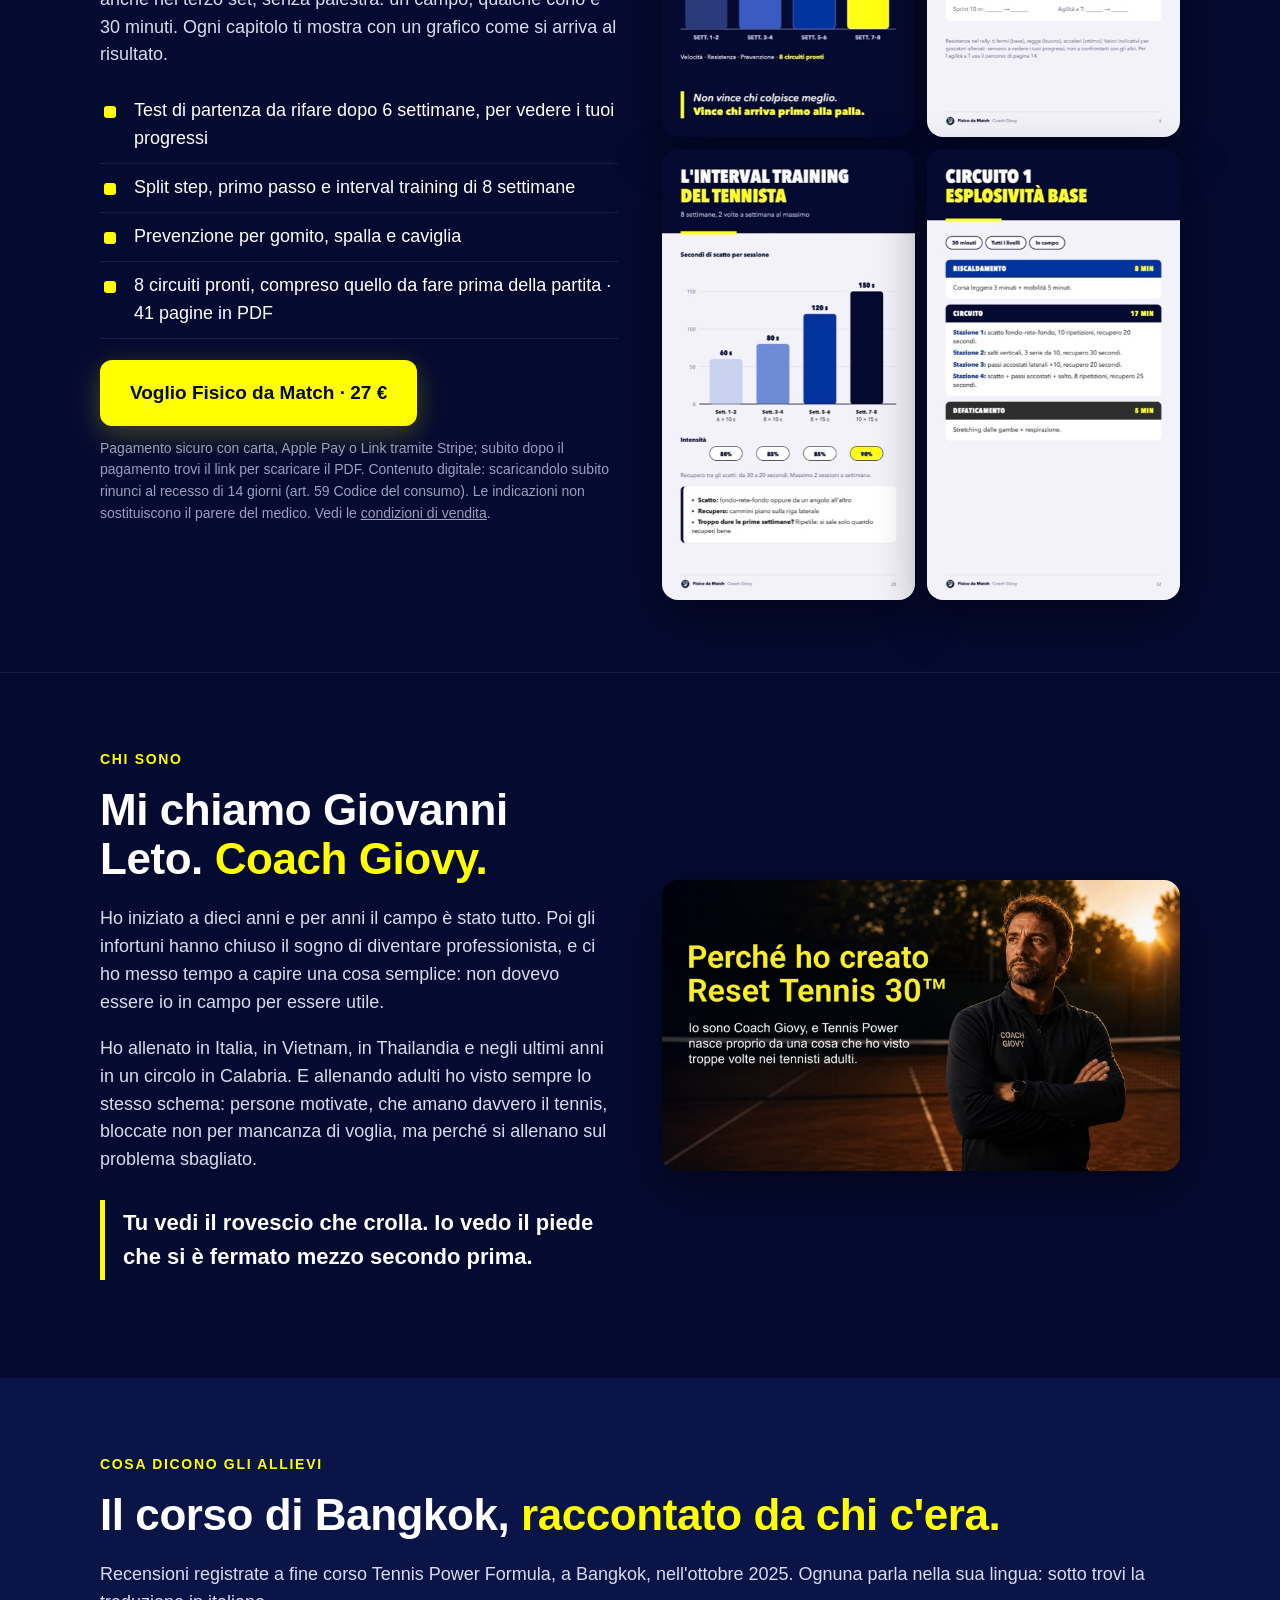
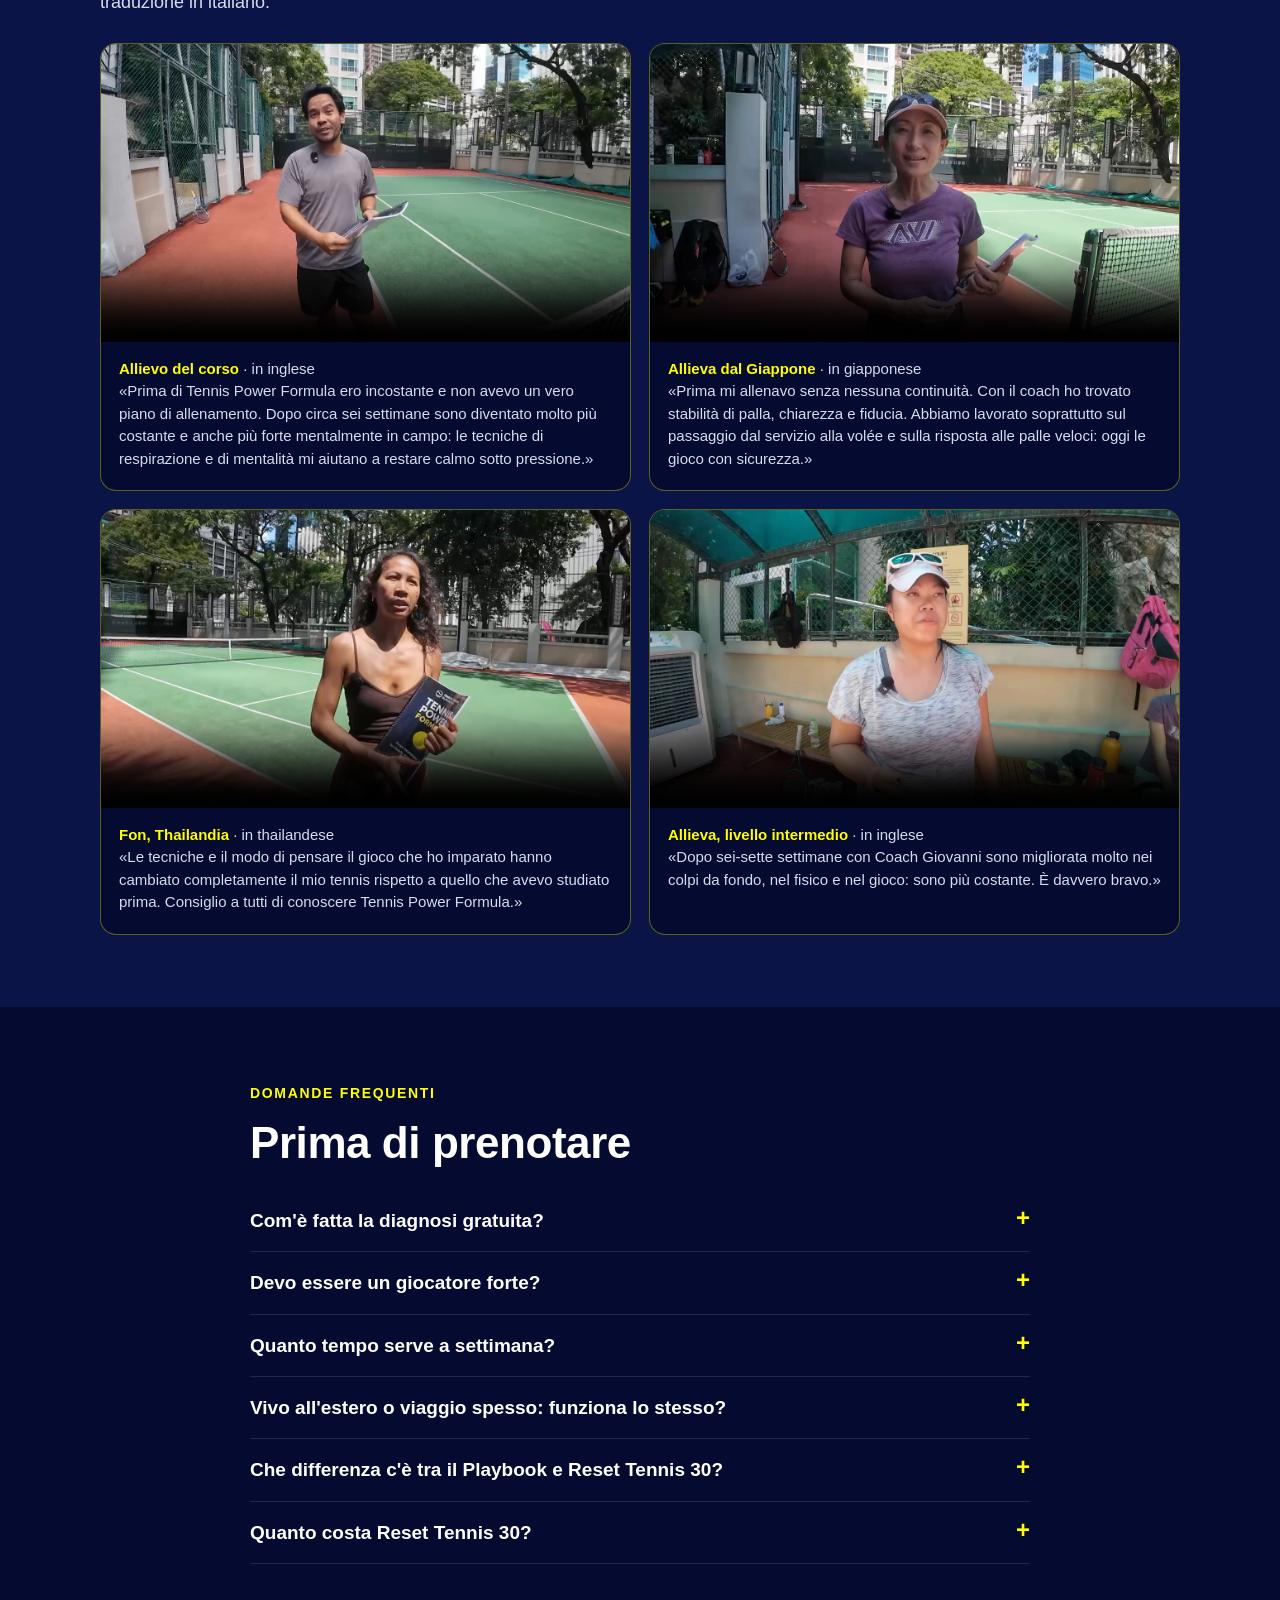
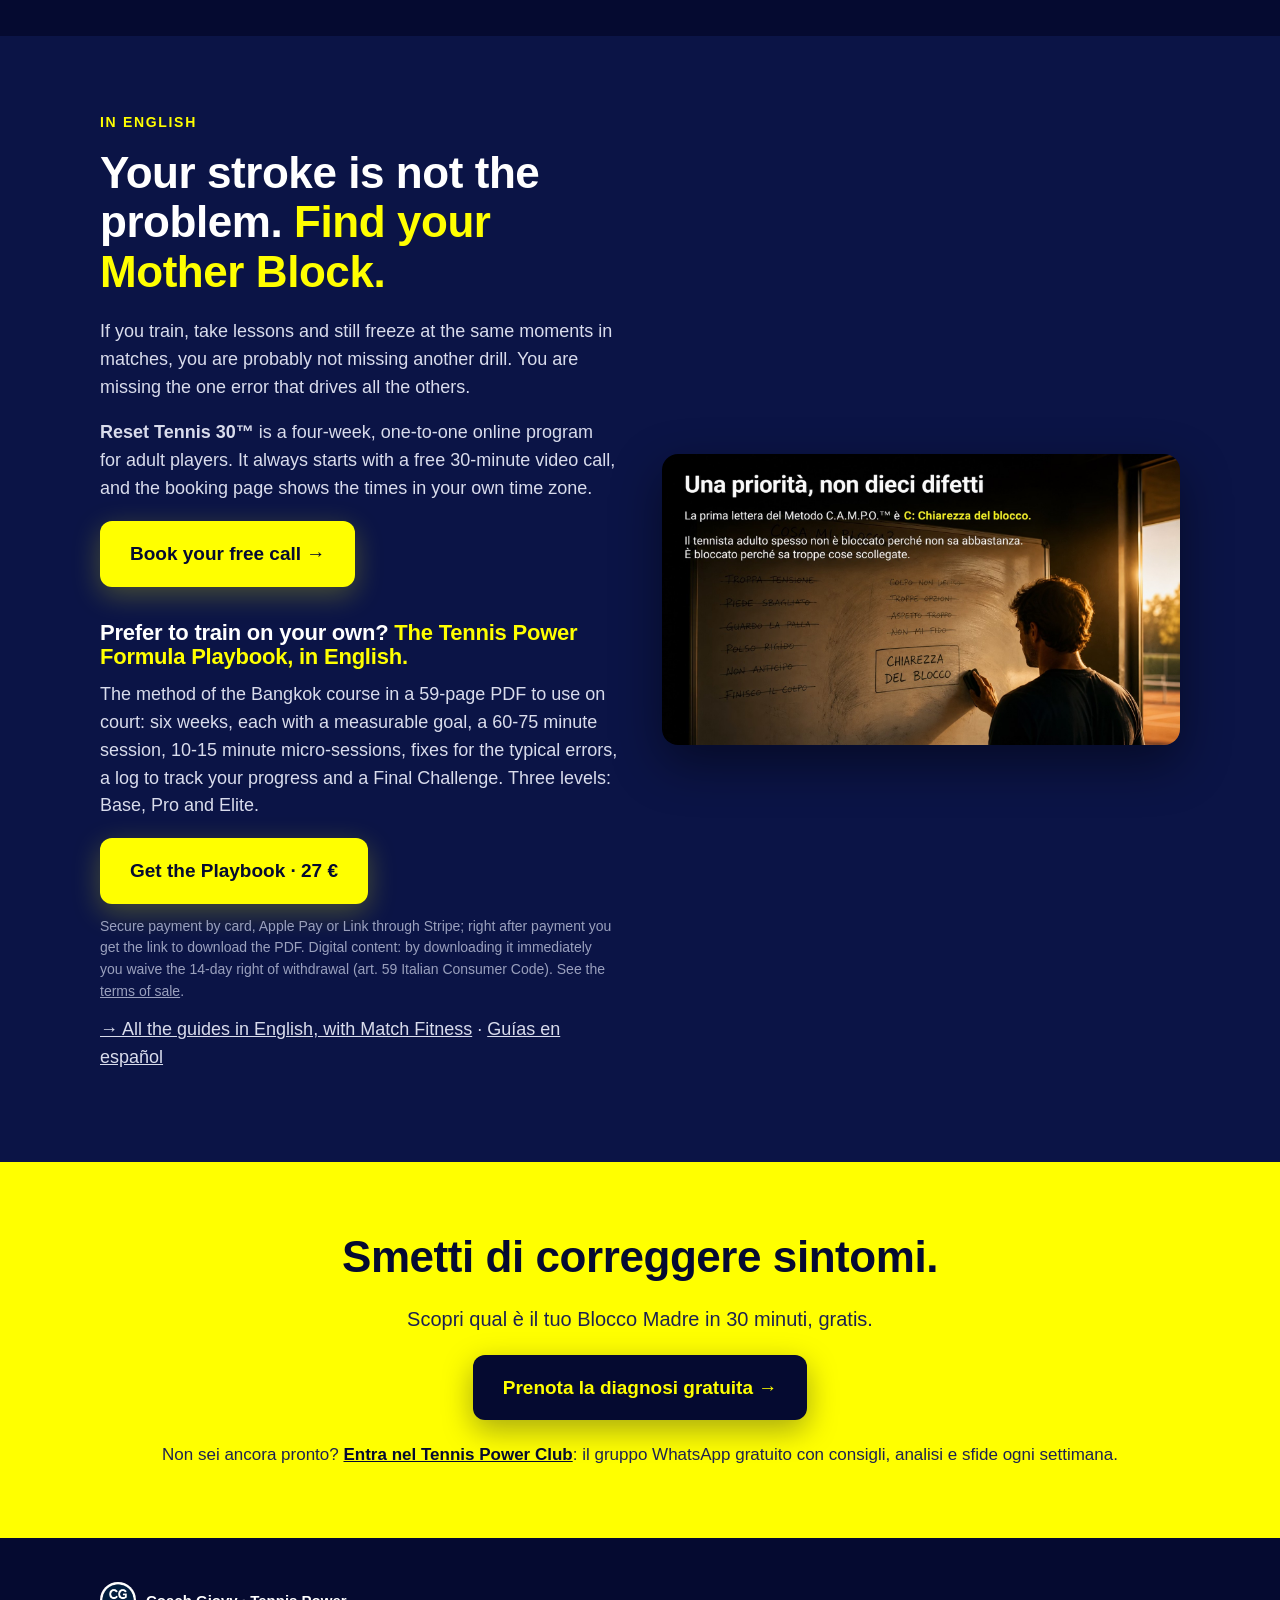
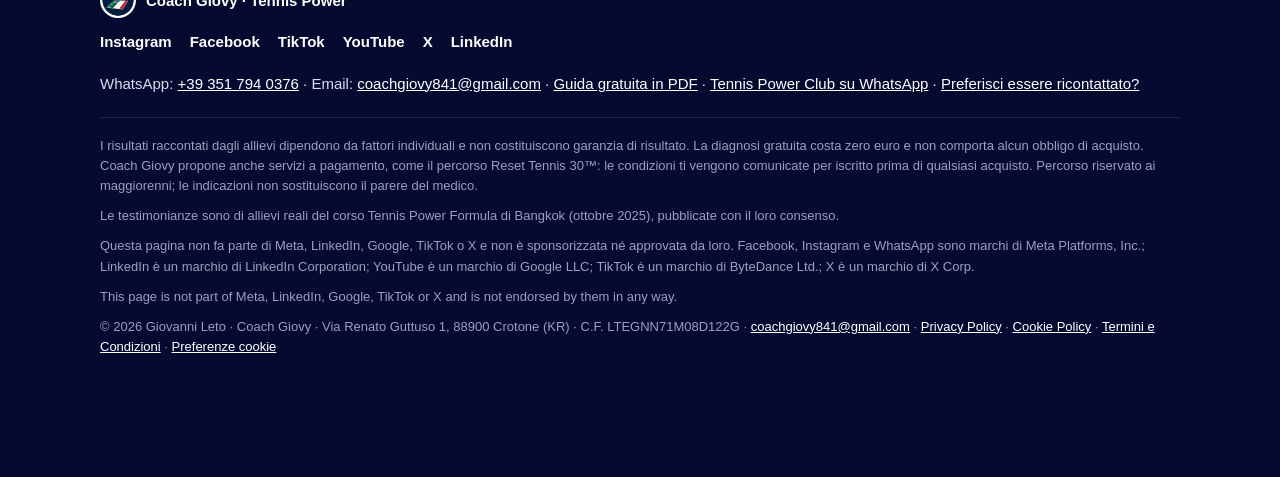
==== commit e166279a: "Scelta della lingua IT EN ES nella landing" ====
--- a/index.html
+++ b/index.html
@@ -6,6 +6,9 @@
 <title>Coach Giovy – Trova il tuo Blocco Madre</title>
 <meta name="description" content="Per tennisti adulti che in allenamento giocano bene e in partita si bloccano. Diagnosi gratuita di 30 minuti online con Coach Giovy.">
 <link rel="icon" href="img/logo.png">
+<link rel="alternate" hreflang="it" href="https://coachgiovy841-del.github.io/">
+<link rel="alternate" hreflang="en" href="https://coachgiovy841-del.github.io/en/">
+<link rel="alternate" hreflang="es" href="https://coachgiovy841-del.github.io/es/">
 <style>
 :root{--navy:#050A30;--navy2:#0b1446;--giallo:#FFFF00;--bianco:#fff;--testo:#d9dcec;--grigio:#9aa0bd}
 *{box-sizing:border-box}
@@ -38,6 +41,11 @@
 .brand{display:flex;align-items:center;gap:10px;font-weight:900;text-decoration:none}
 .brand img{width:36px;height:36px;border-radius:50%}
 .top .btn{padding:10px 18px;font-size:15px;box-shadow:none}
+.lingue{display:flex;gap:4px;margin-left:auto;margin-right:14px;font-size:14px;font-weight:800}
+.lingue b,.lingue a{padding:6px 8px;border-radius:8px;text-decoration:none}
+.lingue b{color:var(--navy);background:var(--giallo)}
+.lingue a{color:var(--bianco);border:1px solid rgba(255,255,255,.3)}
+.lingue a:hover{border-color:var(--giallo);color:var(--giallo)}
 
 /* apertura */
 .hero{padding:56px 0 64px;background:radial-gradient(1200px 500px at 80% 0%,rgba(255,170,40,.18),transparent 60%),var(--navy)}
@@ -133,6 +141,8 @@
 <header class="top">
   <div class="wrap">
     <a class="brand" href="#inizio"><img src="img/logo.png" alt="">Coach Giovy</a>
+    <!-- Scelta della lingua (06/11/2026): pagine di vendita in inglese e spagnolo con le due guide. -->
+    <nav class="lingue" aria-label="Lingua"><b>IT</b><a href="en/" hreflang="en" lang="en">EN</a><a href="es/" hreflang="es" lang="es">ES</a></nav>
     <a class="btn" href="https://calendar.app.google/vhpC8xXXcmGHWAYC7" target="_blank" rel="noopener">Prenota la diagnosi</a>
   </div>
 </header>
@@ -370,6 +380,7 @@
         <a class="btn" id="compra-playbook-en" href="https://buy.stripe.com/7sYdRaaZfcNofsp4l69bO03" target="_blank" rel="noopener">Get the Playbook · 27 €</a>
       </div>
       <p class="nota">Secure payment by card, Apple Pay or Link through Stripe; right after payment you get the link to download the PDF. Digital content: by downloading it immediately you waive the 14-day right of withdrawal (art. 59 Italian Consumer Code). See the <a href="termini.html#playbook-en">terms of sale</a>.</p>
+      <p><a href="en/">→ All the guides in English, with Match Fitness</a> · <a href="es/" lang="es">Guías en español</a></p>
     </div>
     <div class="slide"><img src="img/slide-57.jpg" alt="One priority, not ten flaws" loading="lazy"></div>
   </div>
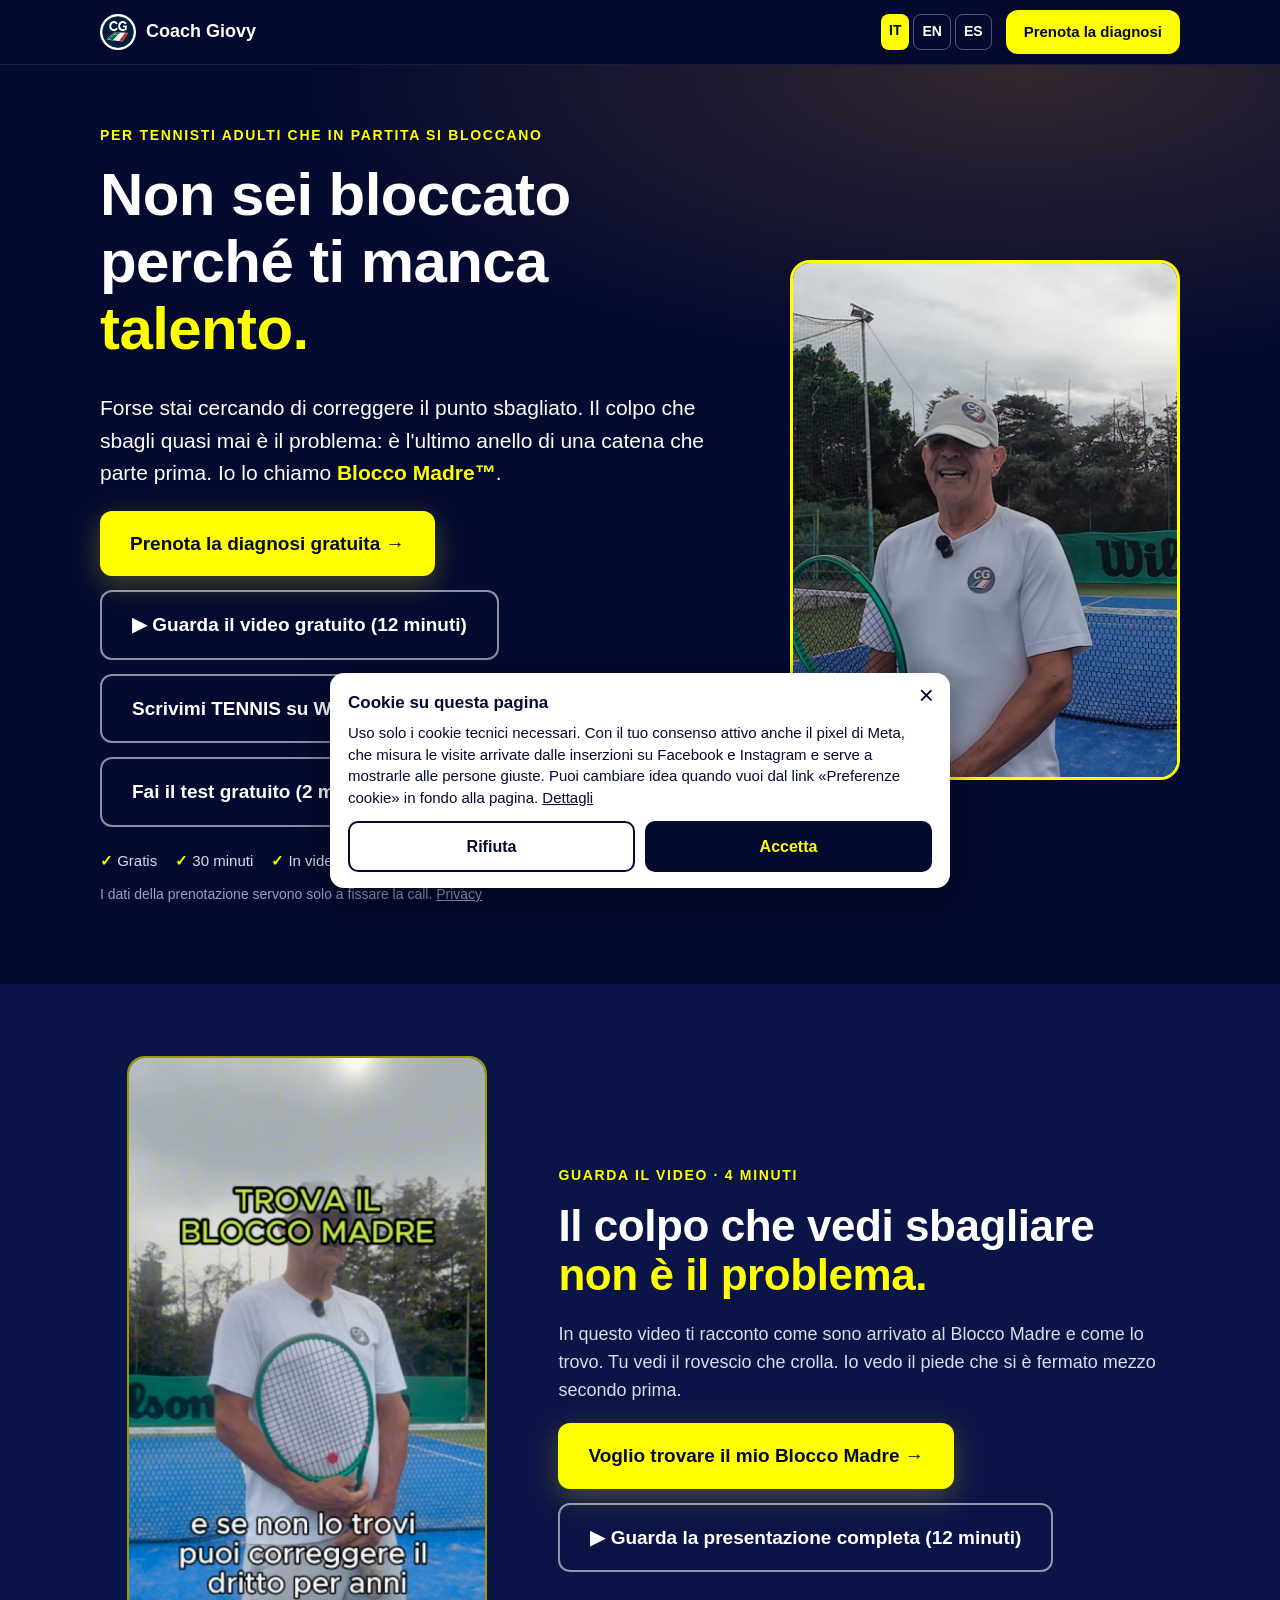
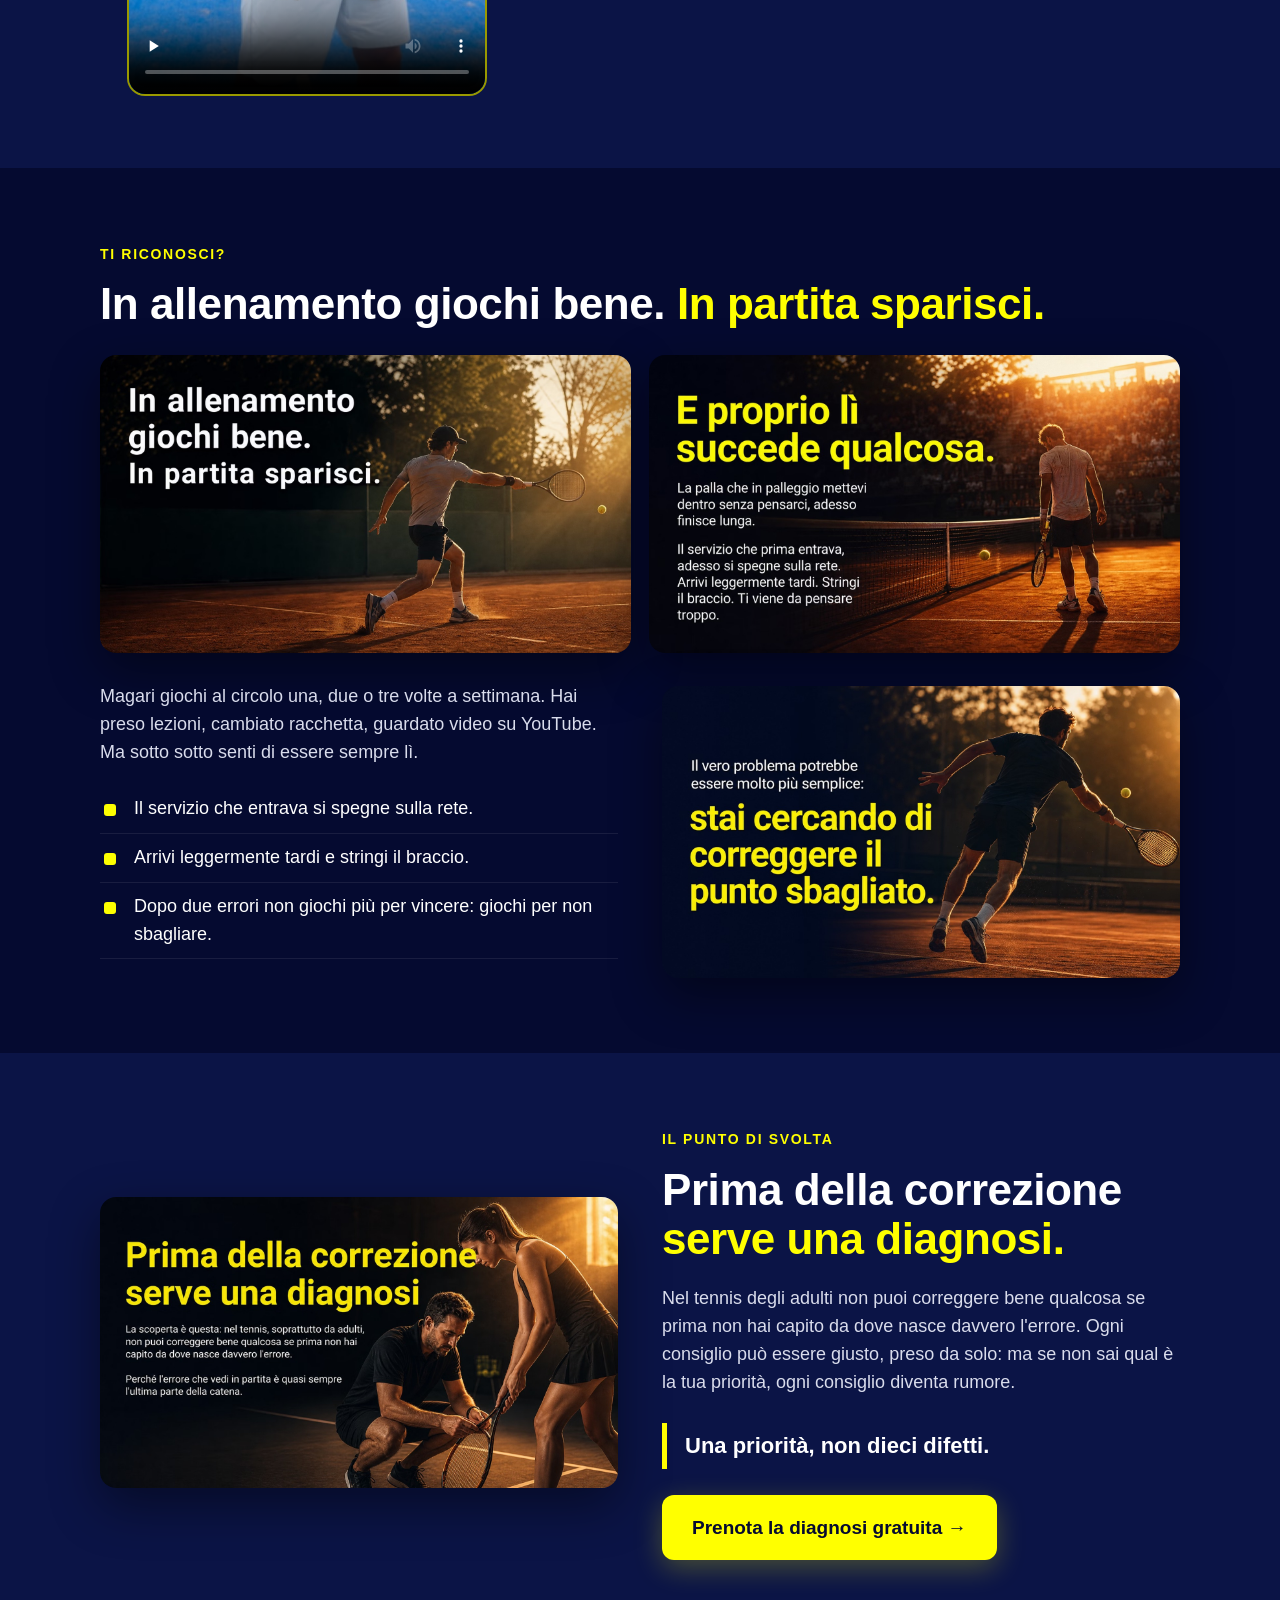
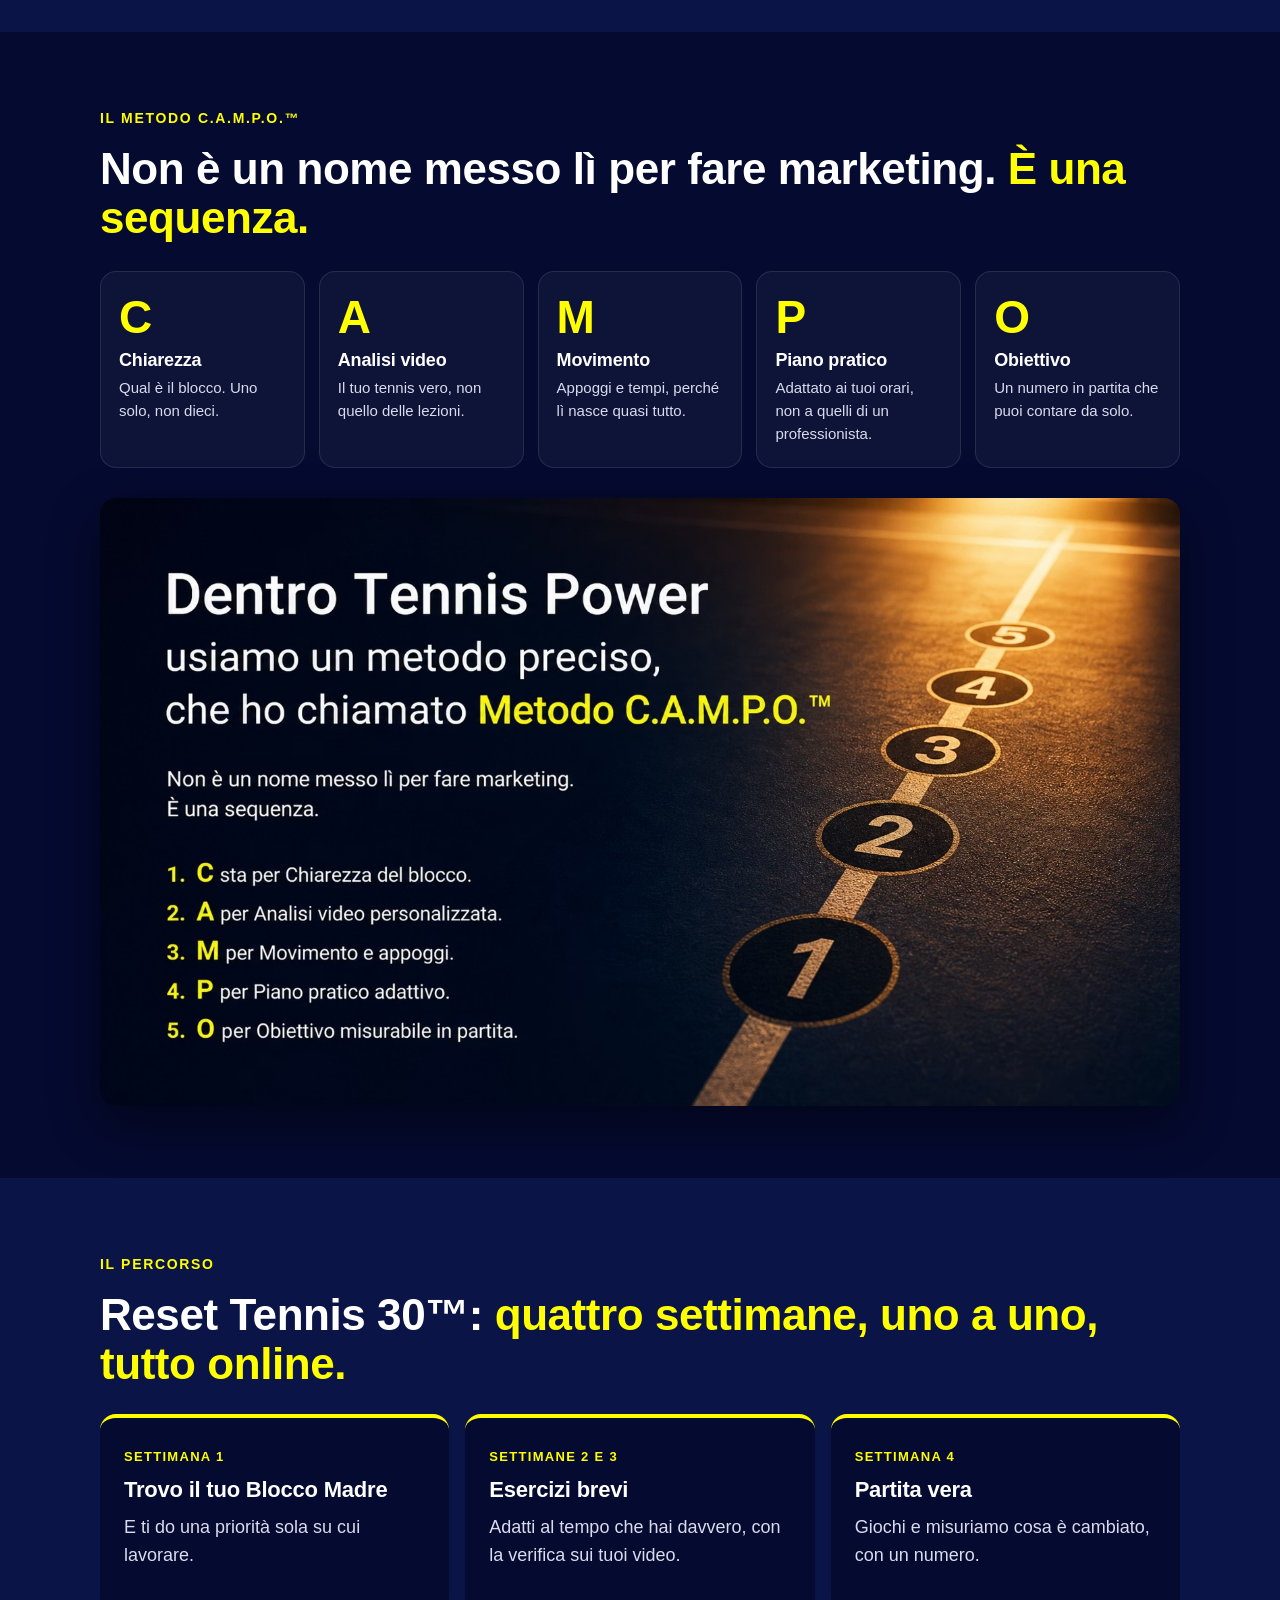
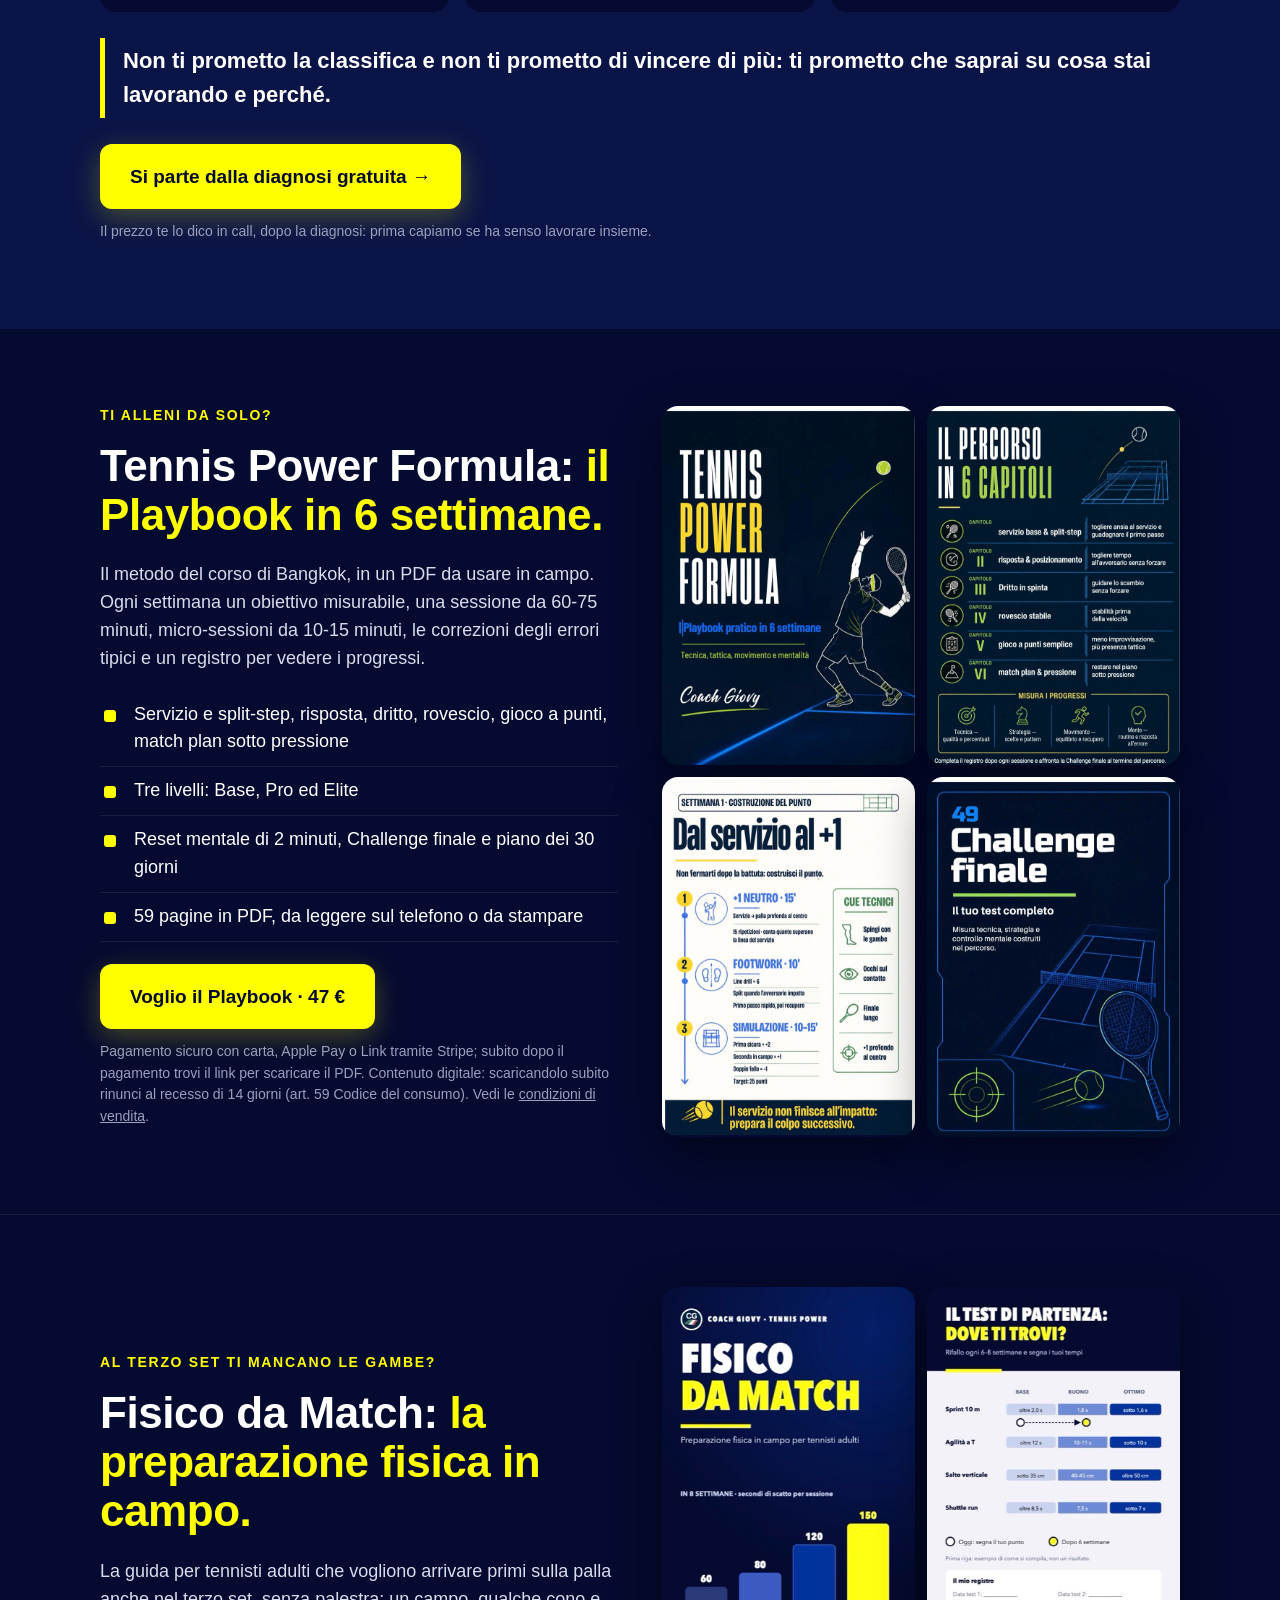
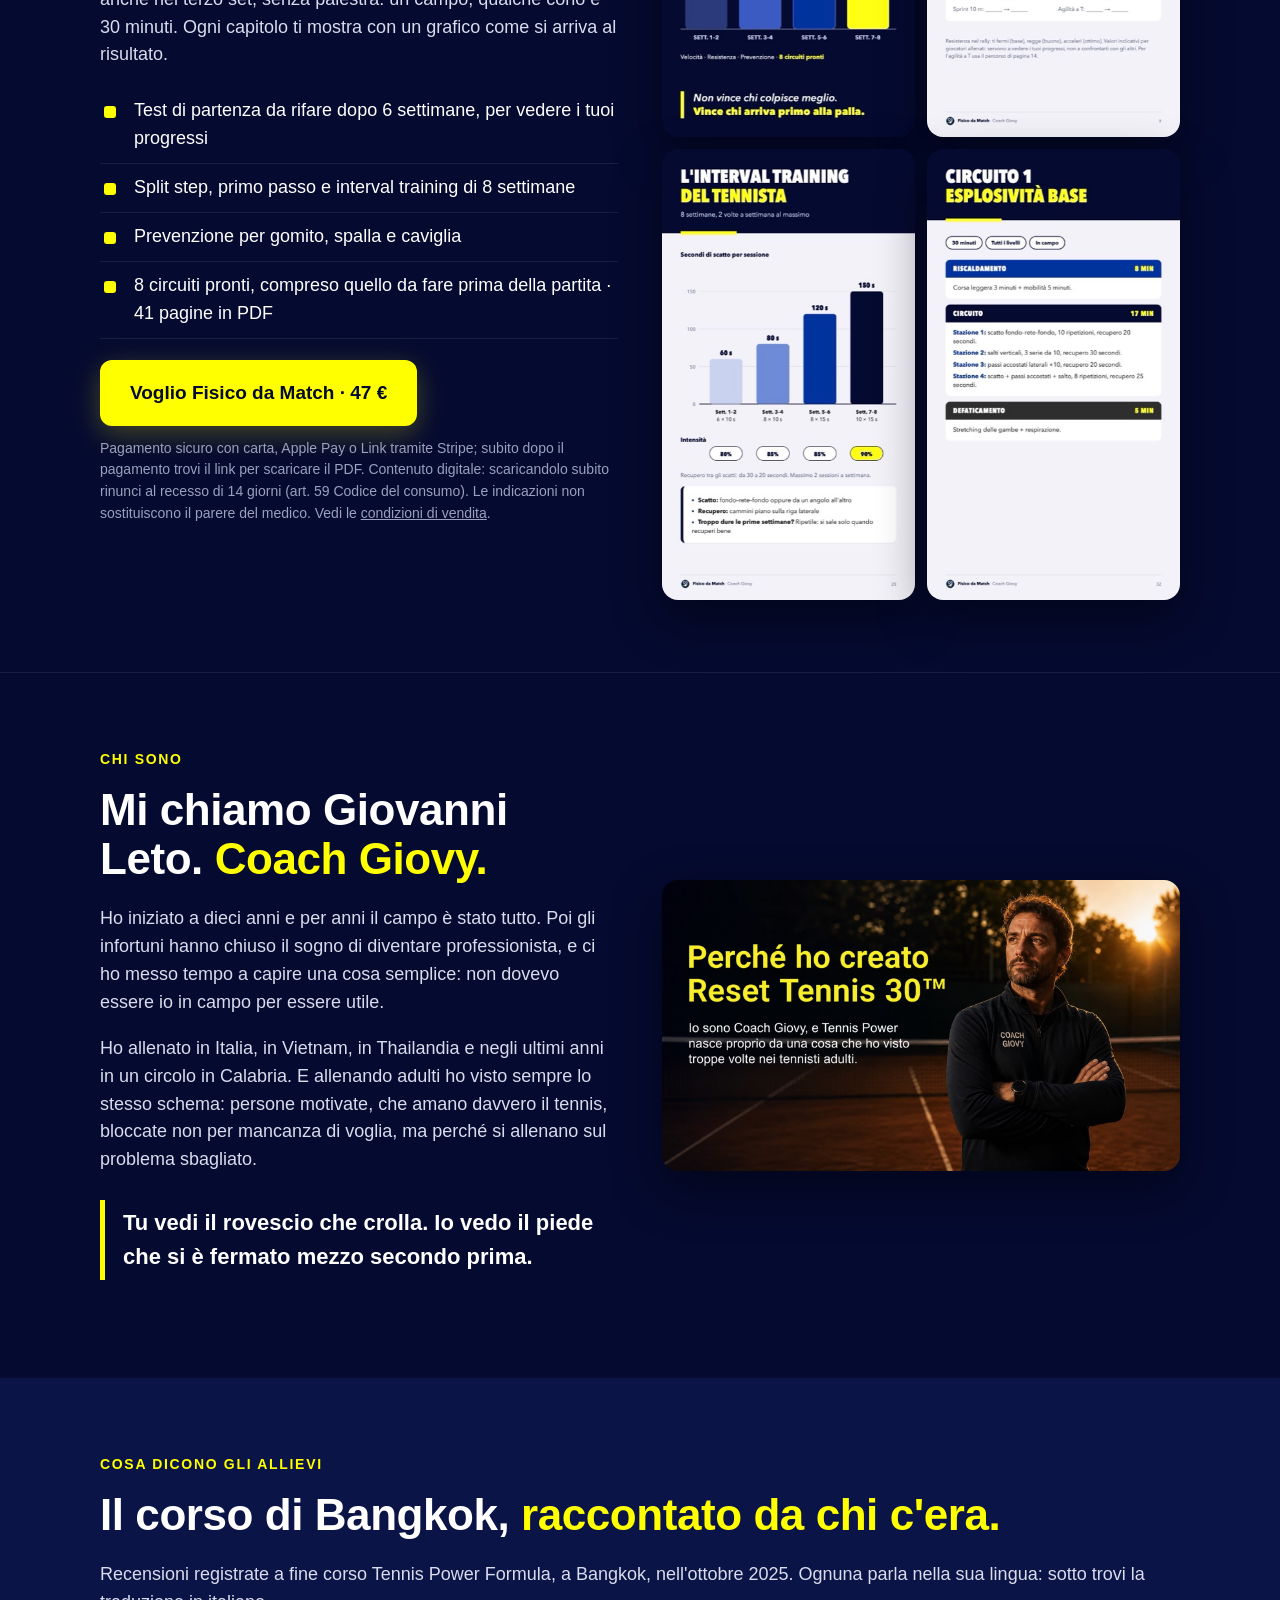
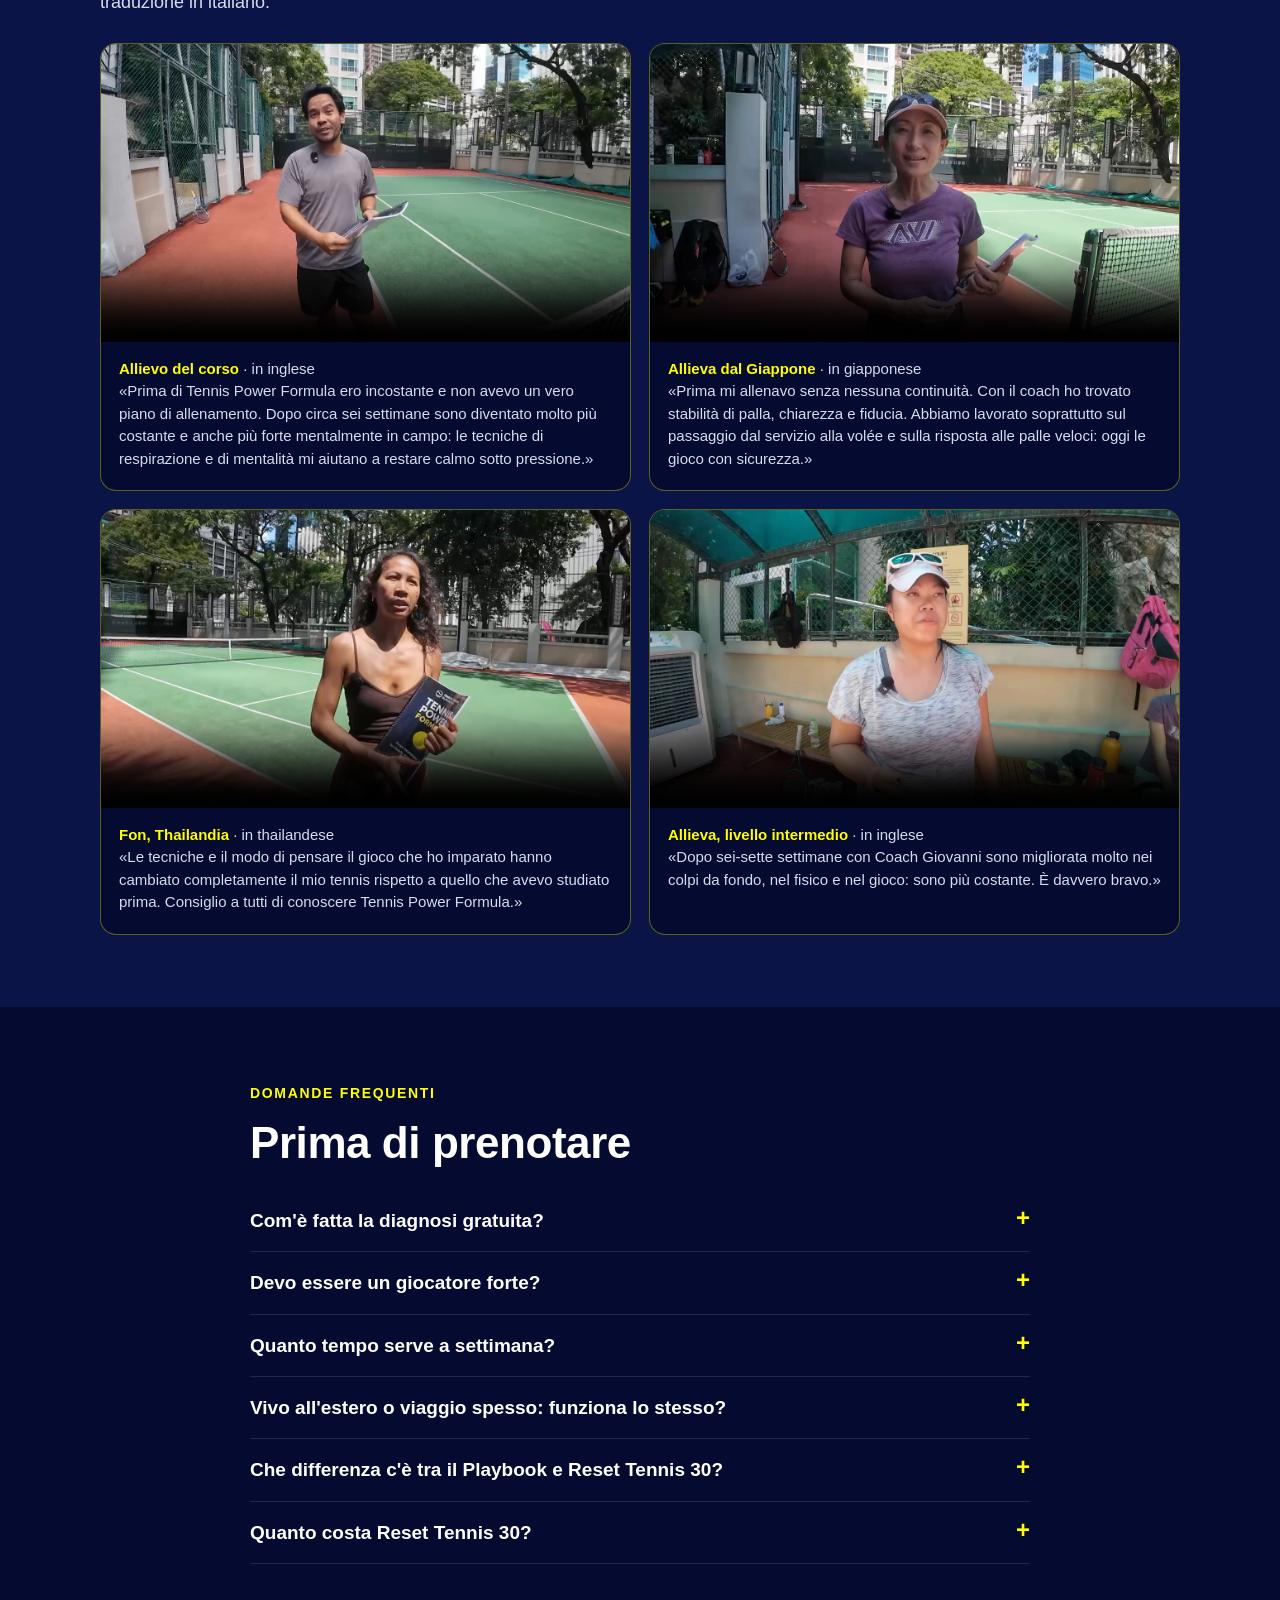
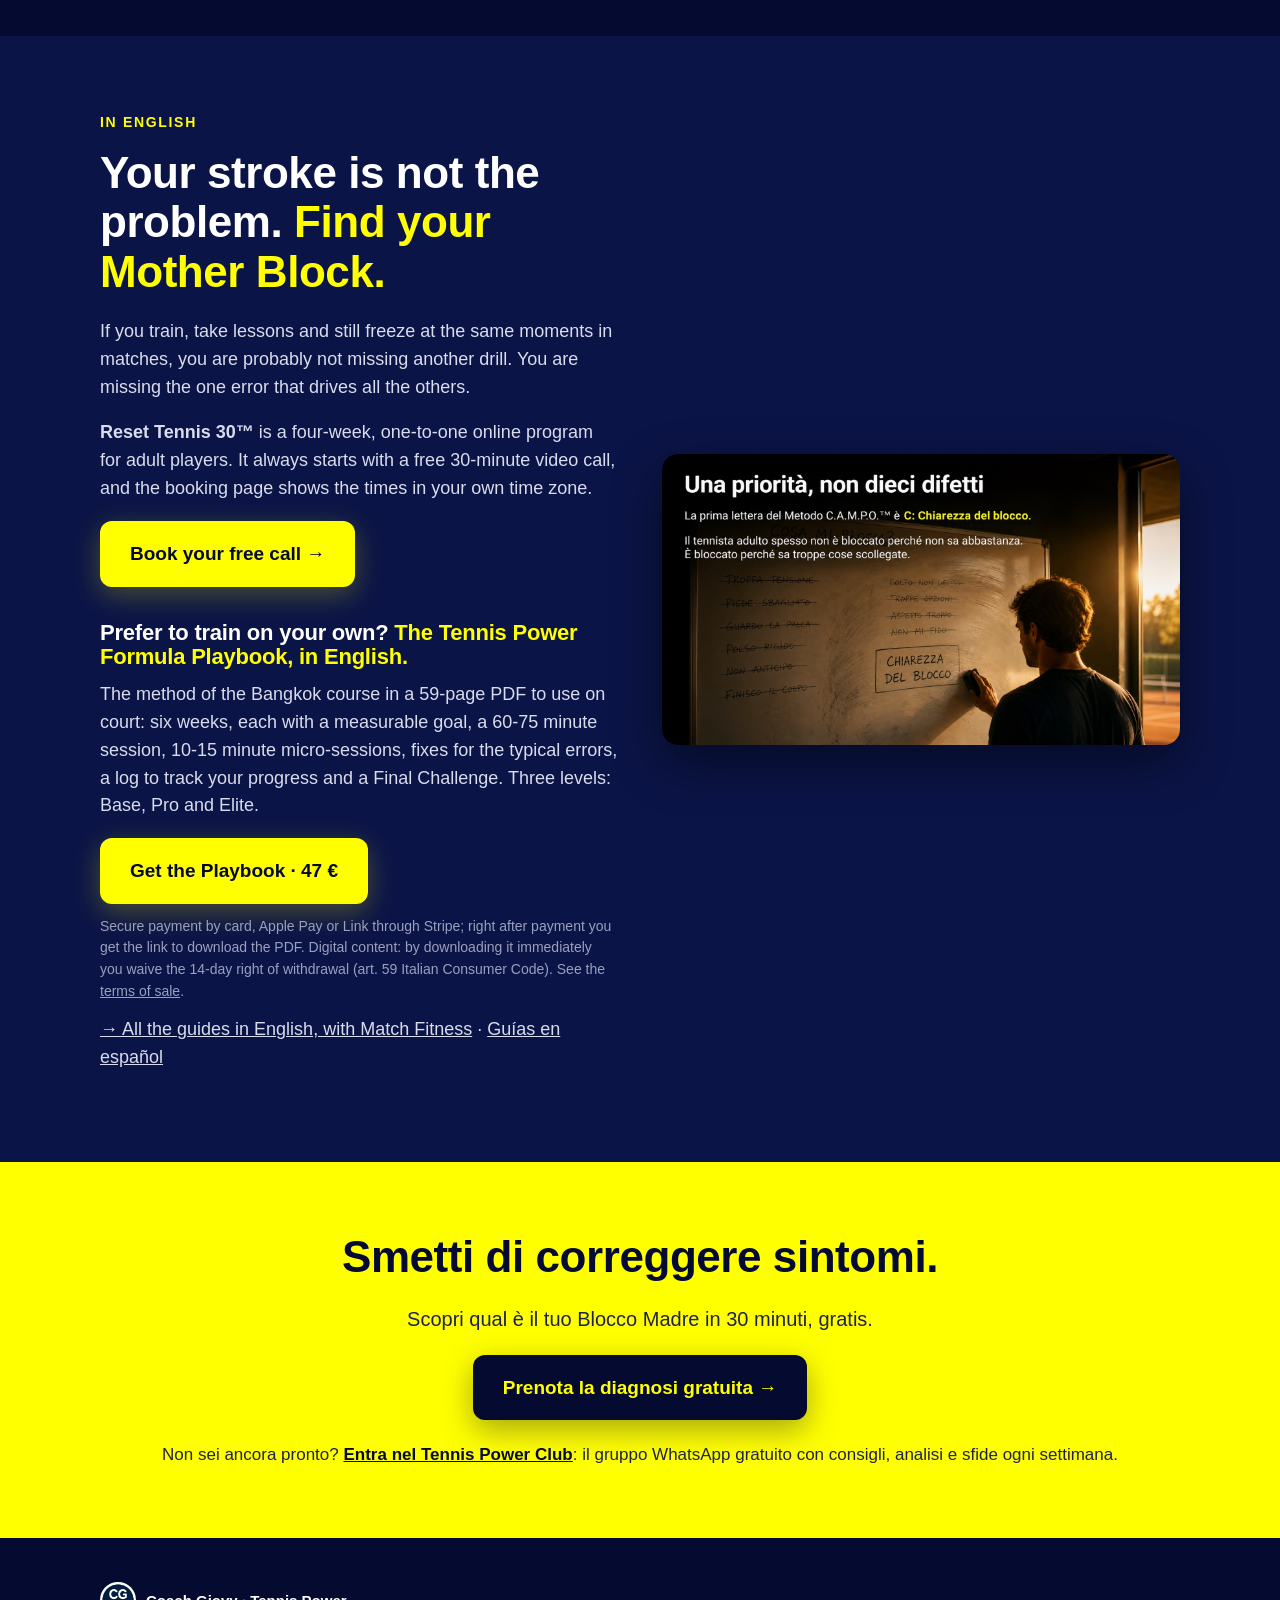
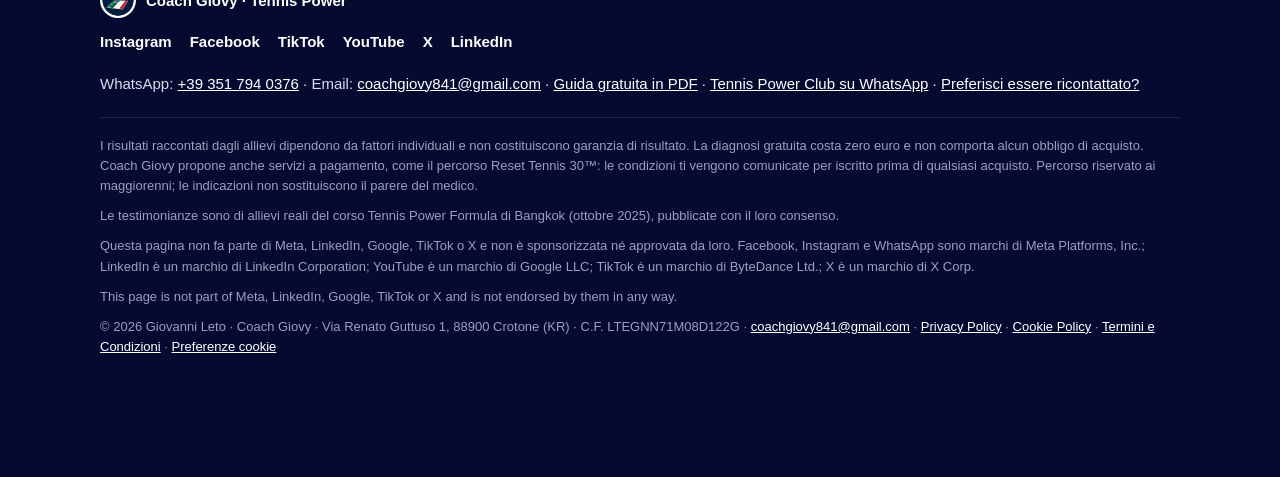
==== commit 51752bce: "Pacchetto 2 guide a 37 euro sotto il video, libri singoli a 47 euro" ====
--- a/index.html
+++ b/index.html
@@ -255,7 +255,7 @@
   </div>
 </section>
 
-<!-- PLAYBOOK: prodotto digitale in vendita. ACQUISTO_PLAYBOOK = link di pagamento Stripe del Playbook (27 euro) -->
+<!-- PLAYBOOK: prodotto digitale in vendita. ACQUISTO_PLAYBOOK = link di pagamento Stripe del Playbook (47 euro dal 10/11/2026, prima 27) -->
 <section id="playbook" style="border-bottom:1px solid rgba(255,255,255,.08)">
   <div class="wrap split">
     <div>
@@ -269,7 +269,7 @@
         <li>59 pagine in PDF, da leggere sul telefono o da stampare</li>
       </ul>
       <div class="cta-row">
-        <a class="btn" id="compra-playbook" href="https://buy.stripe.com/4gMcN65EV00C4NLbNy9bO01" target="_blank" rel="noopener">Voglio il Playbook · 27 €</a>
+        <a class="btn" id="compra-playbook" href="https://buy.stripe.com/4gMcN65EV00C4NLbNy9bO01" target="_blank" rel="noopener">Voglio il Playbook · 47 €</a>
       </div>
       <p class="nota">Pagamento sicuro con carta, Apple Pay o Link tramite Stripe; subito dopo il pagamento trovi il link per scaricare il PDF. Contenuto digitale: scaricandolo subito rinunci al recesso di 14 giorni (art. 59 Codice del consumo). Vedi le <a href="termini.html#playbook">condizioni di vendita</a>.</p>
     </div>
@@ -282,7 +282,7 @@
   </div>
 </section>
 
-<!-- Seconda guida a 27 euro: Fisico da Match (decisione del titolare 05/11/2026), link Stripe creato e provato il 05/11. -->
+<!-- Seconda guida, 47 euro dal 10/11/2026 (prima 27): Fisico da Match (decisione del titolare 05/11/2026), link Stripe creato e provato il 05/11. -->
 <section id="fisico-da-match" style="border-bottom:1px solid rgba(255,255,255,.08)">
   <div class="wrap split">
     <div>
@@ -296,7 +296,7 @@
         <li>8 circuiti pronti, compreso quello da fare prima della partita · 41 pagine in PDF</li>
       </ul>
       <div class="cta-row">
-        <a class="btn" id="compra-fisico" href="https://buy.stripe.com/00w8wQc3jaFg9414l69bO02" target="_blank" rel="noopener">Voglio Fisico da Match · 27 €</a>
+        <a class="btn" id="compra-fisico" href="https://buy.stripe.com/00w8wQc3jaFg9414l69bO02" target="_blank" rel="noopener">Voglio Fisico da Match · 47 €</a>
       </div>
       <p class="nota">Pagamento sicuro con carta, Apple Pay o Link tramite Stripe; subito dopo il pagamento trovi il link per scaricare il PDF. Contenuto digitale: scaricandolo subito rinunci al recesso di 14 giorni (art. 59 Codice del consumo). Le indicazioni non sostituiscono il parere del medico. Vedi le <a href="termini.html#fisico-da-match">condizioni di vendita</a>.</p>
     </div>
@@ -373,11 +373,11 @@
       <p>If you train, take lessons and still freeze at the same moments in matches, you are probably not missing another drill. You are missing the one error that drives all the others.</p>
       <p><b>Reset Tennis 30™</b> is a four-week, one-to-one online program for adult players. It always starts with a free 30-minute video call, and the booking page shows the times in your own time zone.</p>
       <a class="btn" href="https://calendar.app.google/vhpC8xXXcmGHWAYC7" target="_blank" rel="noopener">Book your free call →</a>
-      <!-- Playbook in inglese: link Stripe creato e provato il 06/11/2026 (decisione del titolare «Un link per lingua», 27 euro). -->
+      <!-- Playbook in inglese: link Stripe creato e provato il 06/11/2026 (decisione del titolare «Un link per lingua»; 47 euro dal 10/11/2026, prima 27). -->
       <h3 id="playbook-en" style="margin-top:34px">Prefer to train on your own? <span class="giallo">The Tennis Power Formula Playbook, in English.</span></h3>
       <p>The method of the Bangkok course in a 59-page PDF to use on court: six weeks, each with a measurable goal, a 60-75 minute session, 10-15 minute micro-sessions, fixes for the typical errors, a log to track your progress and a Final Challenge. Three levels: Base, Pro and Elite.</p>
       <div class="cta-row">
-        <a class="btn" id="compra-playbook-en" href="https://buy.stripe.com/7sYdRaaZfcNofsp4l69bO03" target="_blank" rel="noopener">Get the Playbook · 27 €</a>
+        <a class="btn" id="compra-playbook-en" href="https://buy.stripe.com/7sYdRaaZfcNofsp4l69bO03" target="_blank" rel="noopener">Get the Playbook · 47 €</a>
       </div>
       <p class="nota">Secure payment by card, Apple Pay or Link through Stripe; right after payment you get the link to download the PDF. Digital content: by downloading it immediately you waive the 14-day right of withdrawal (art. 59 Italian Consumer Code). See the <a href="termini.html#playbook-en">terms of sale</a>.</p>
       <p><a href="en/">→ All the guides in English, with Match Fitness</a> · <a href="es/" lang="es">Guías en español</a></p>
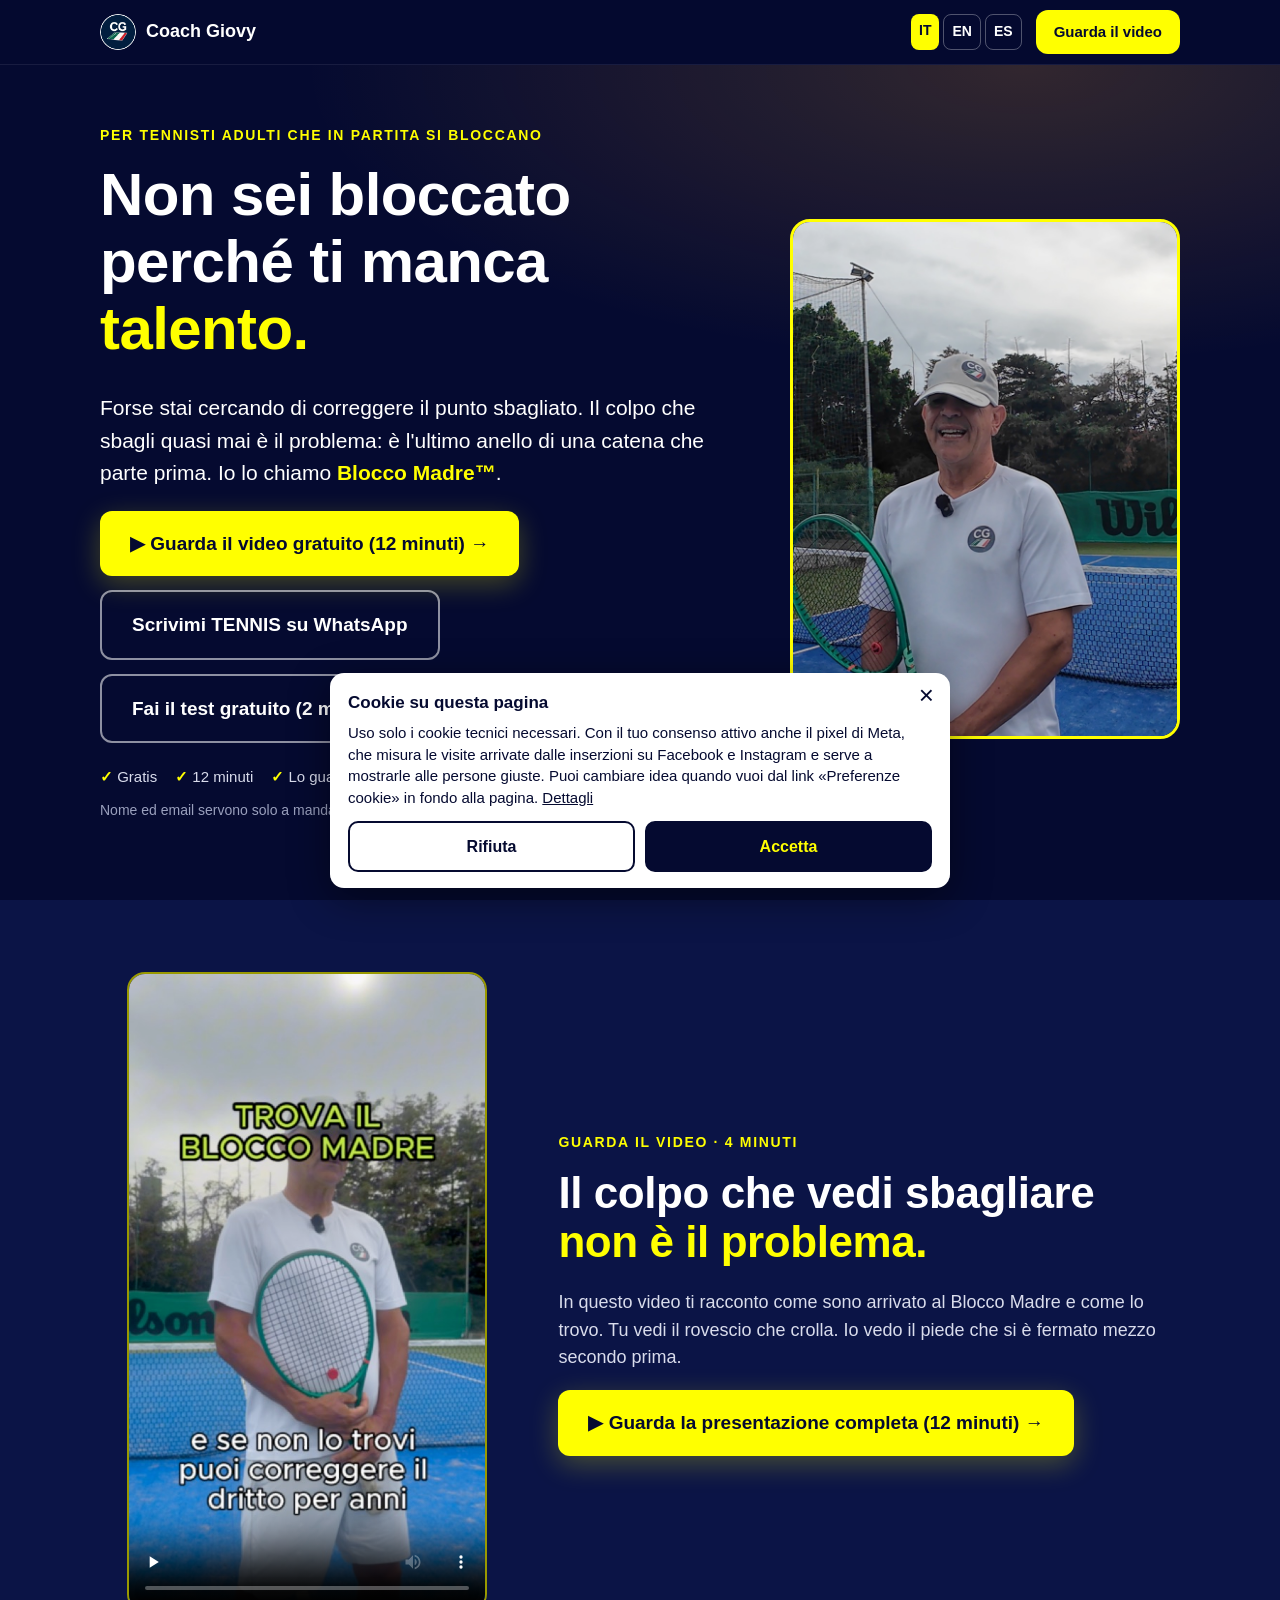
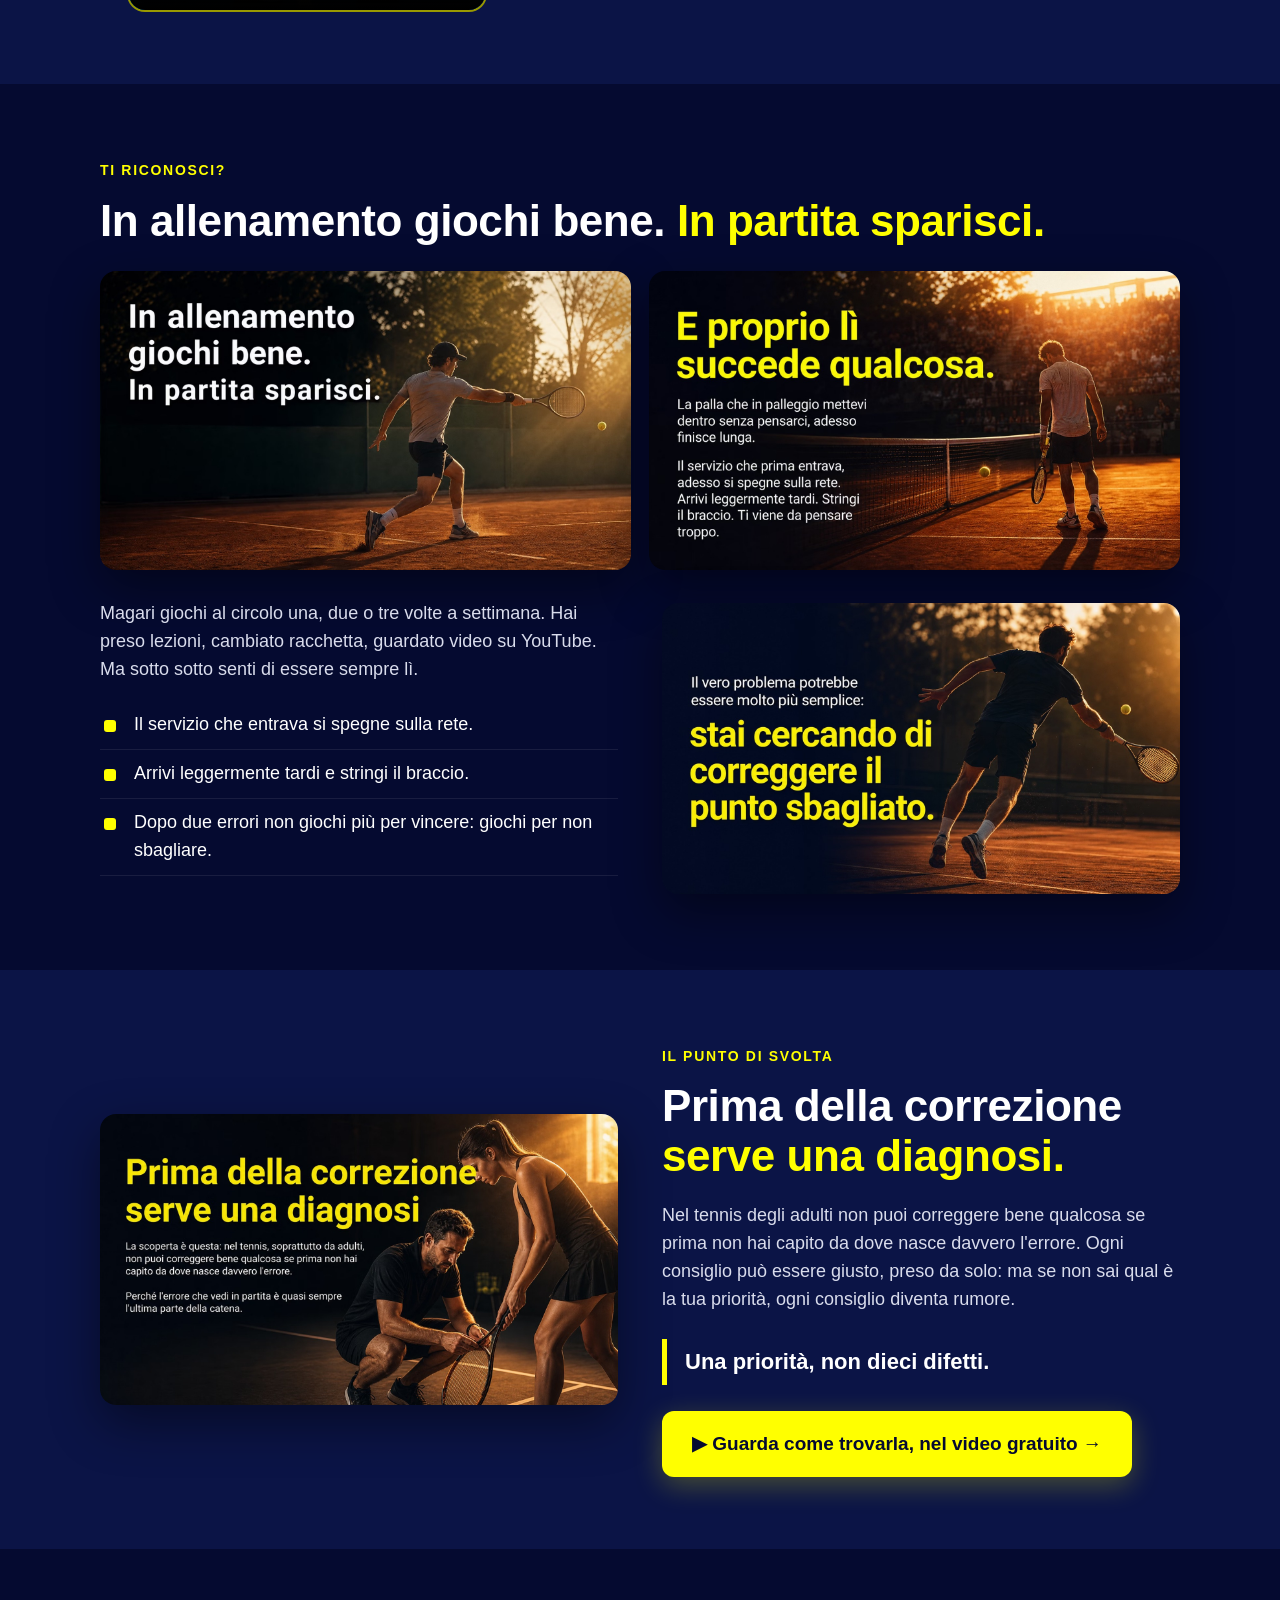
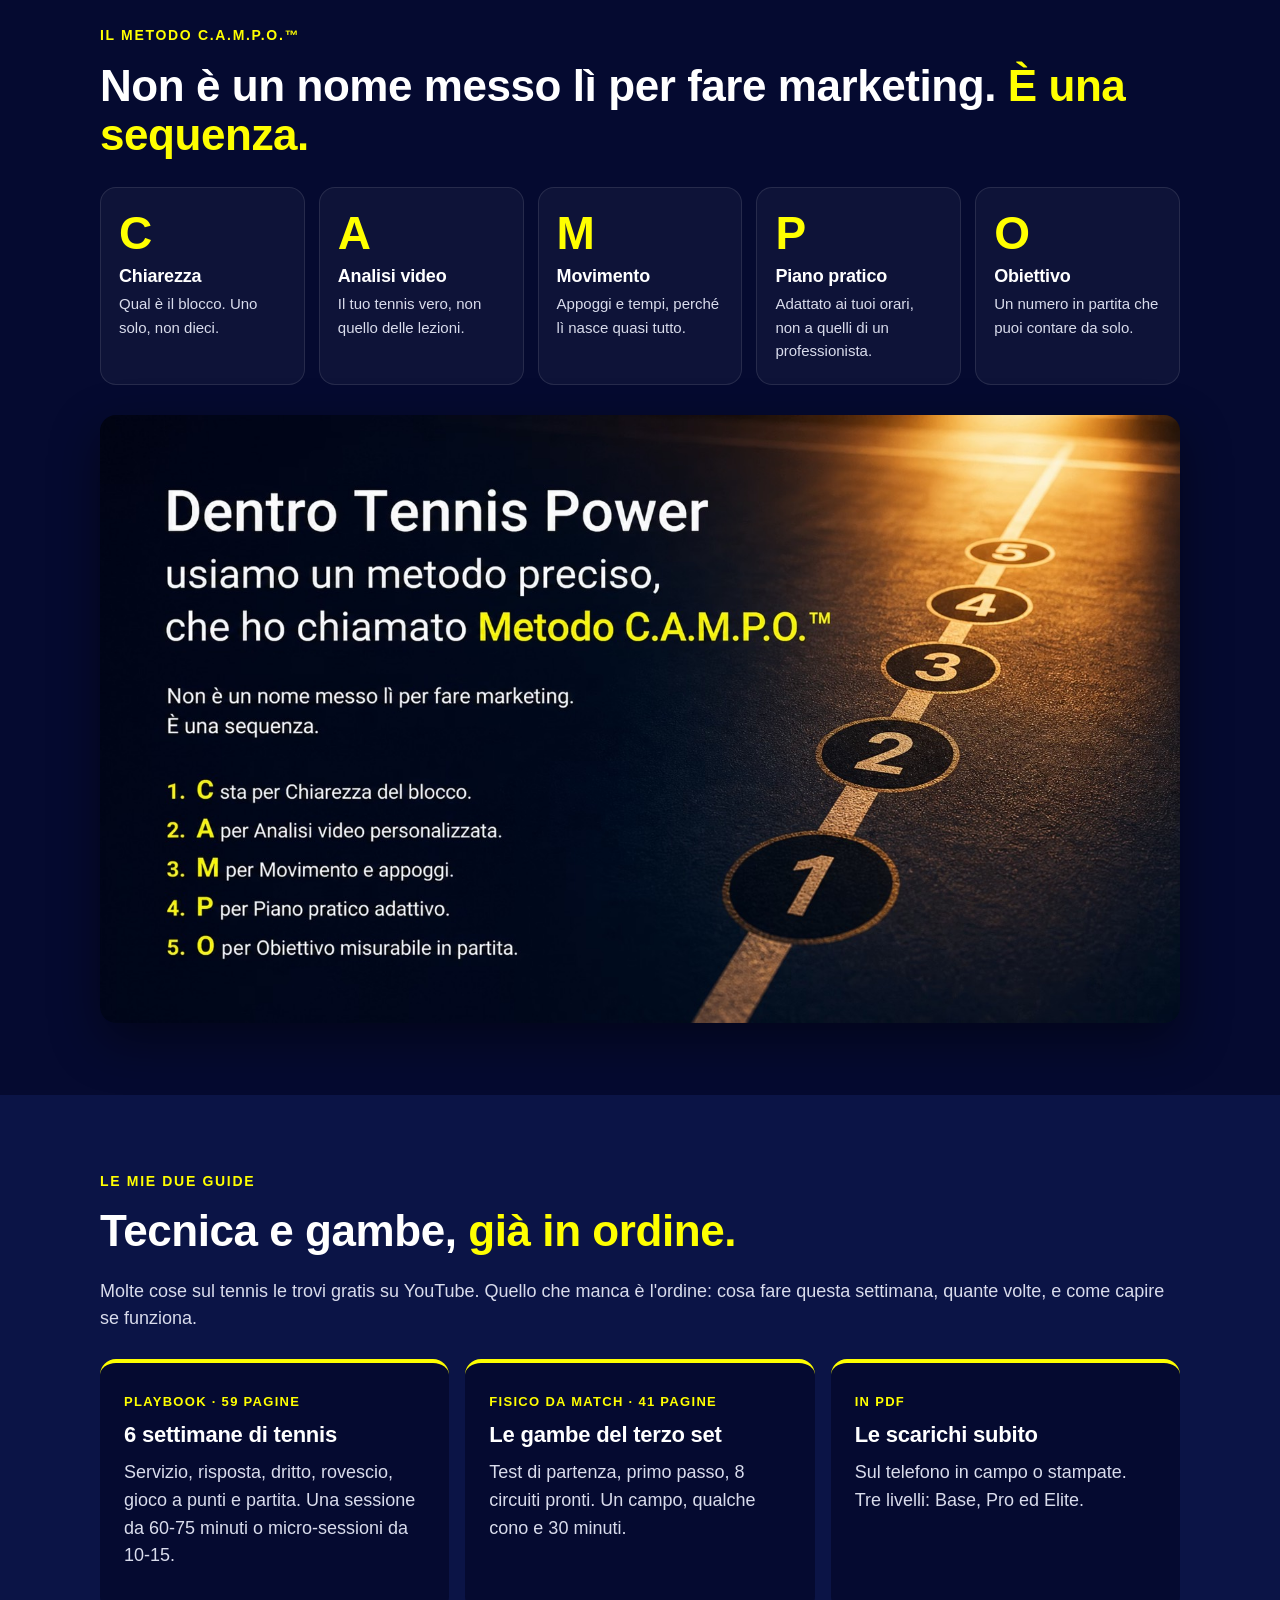
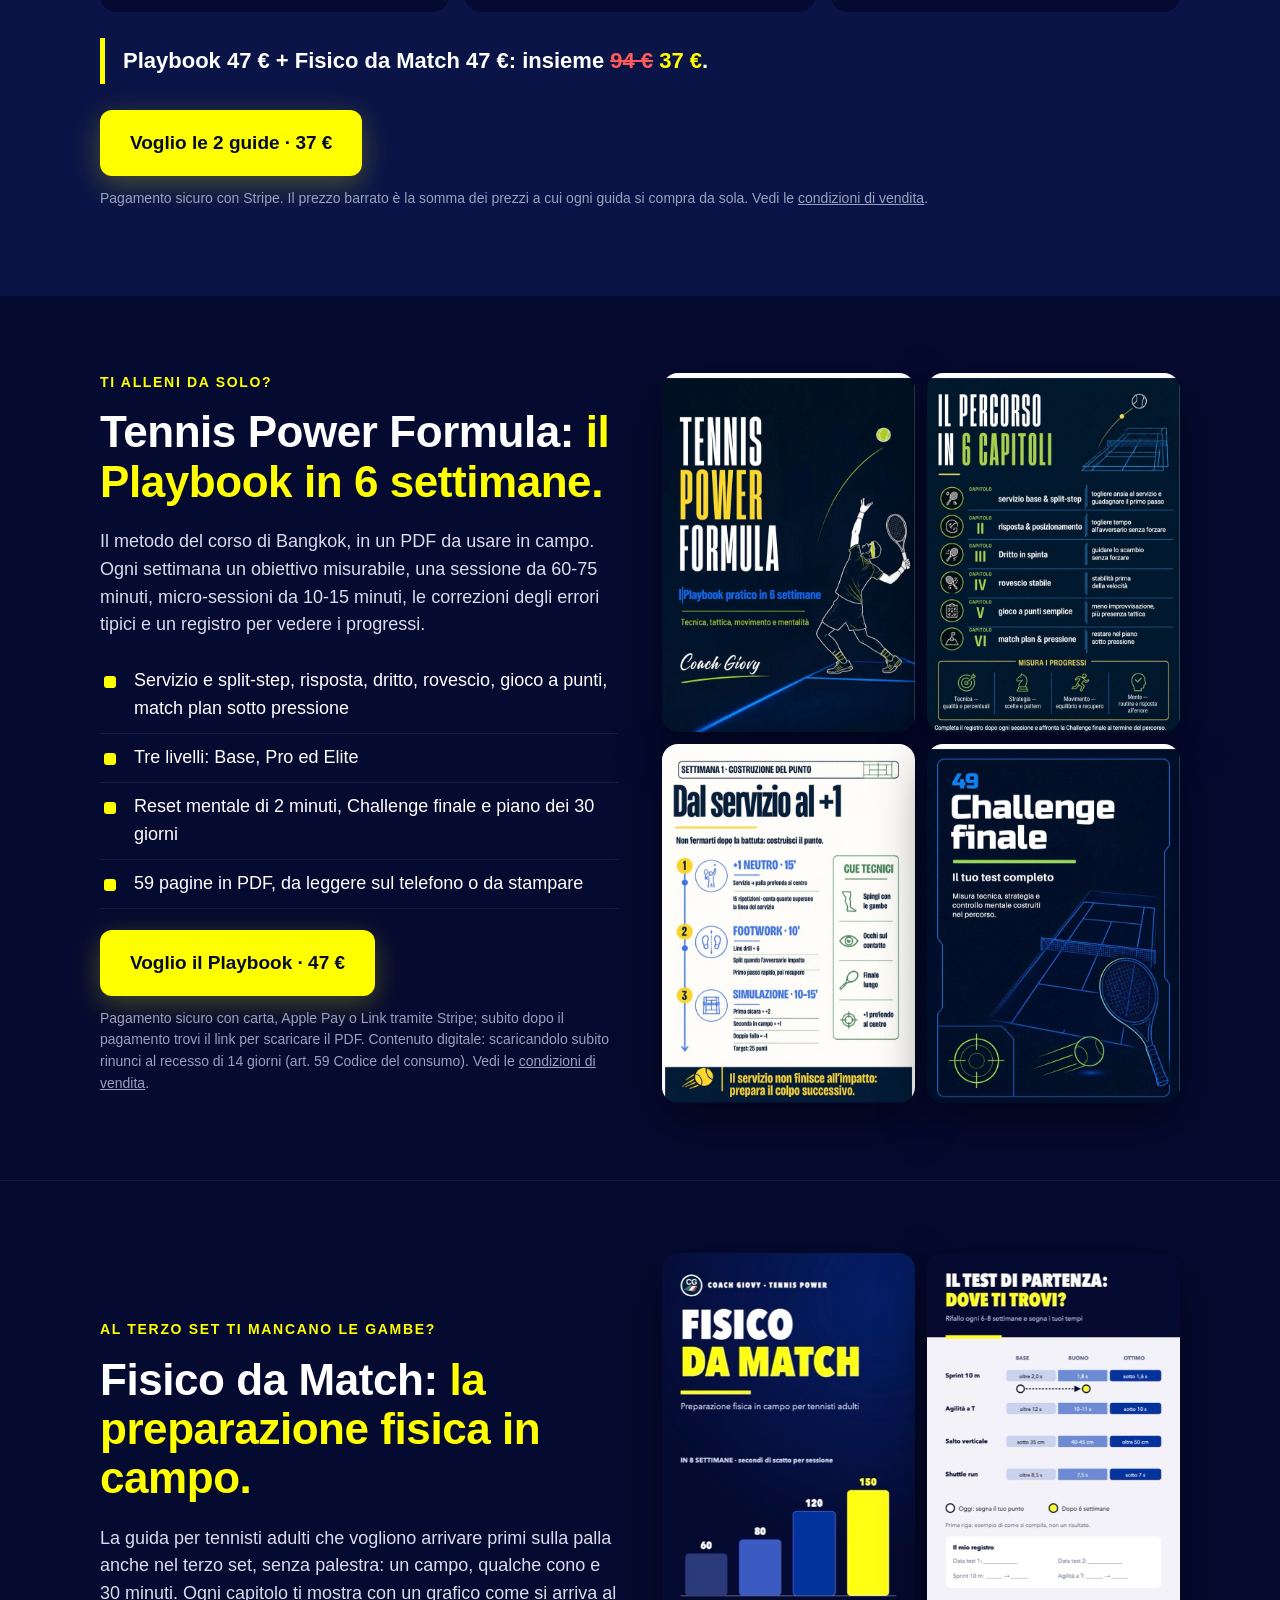
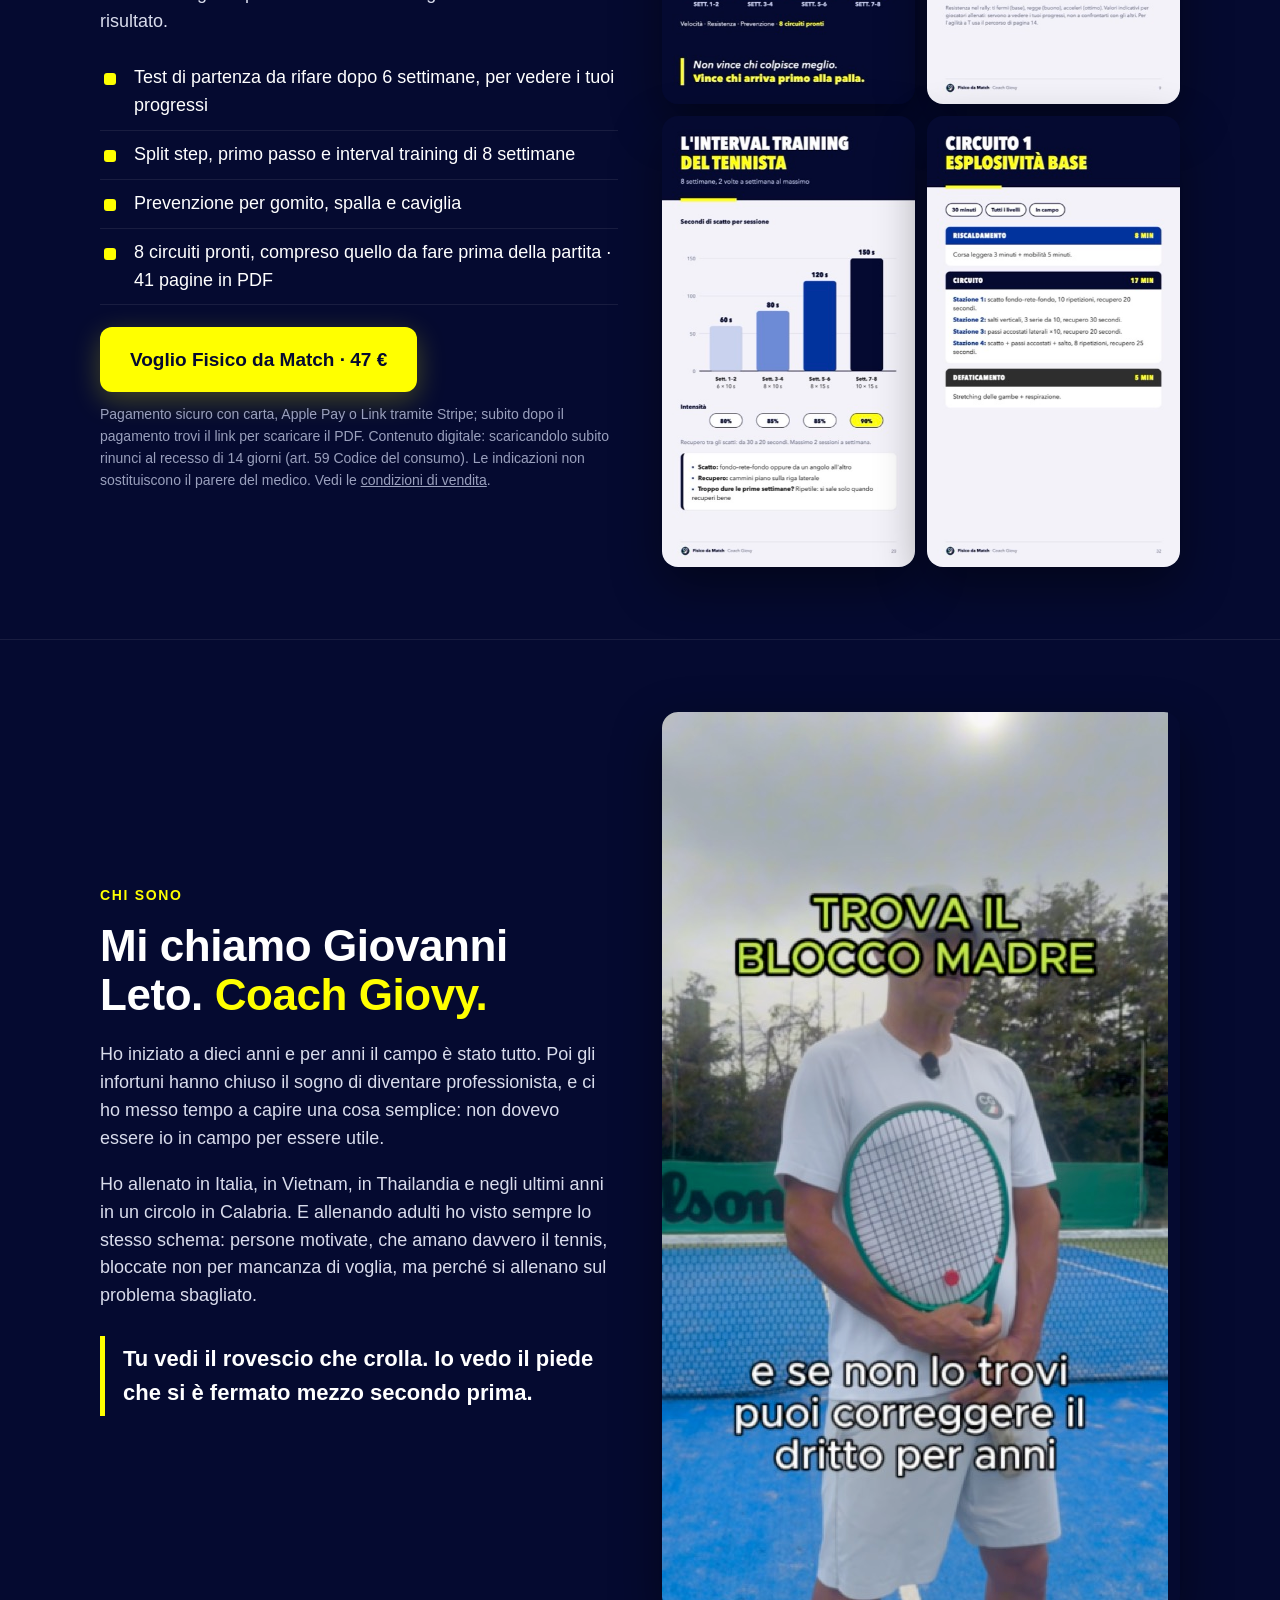
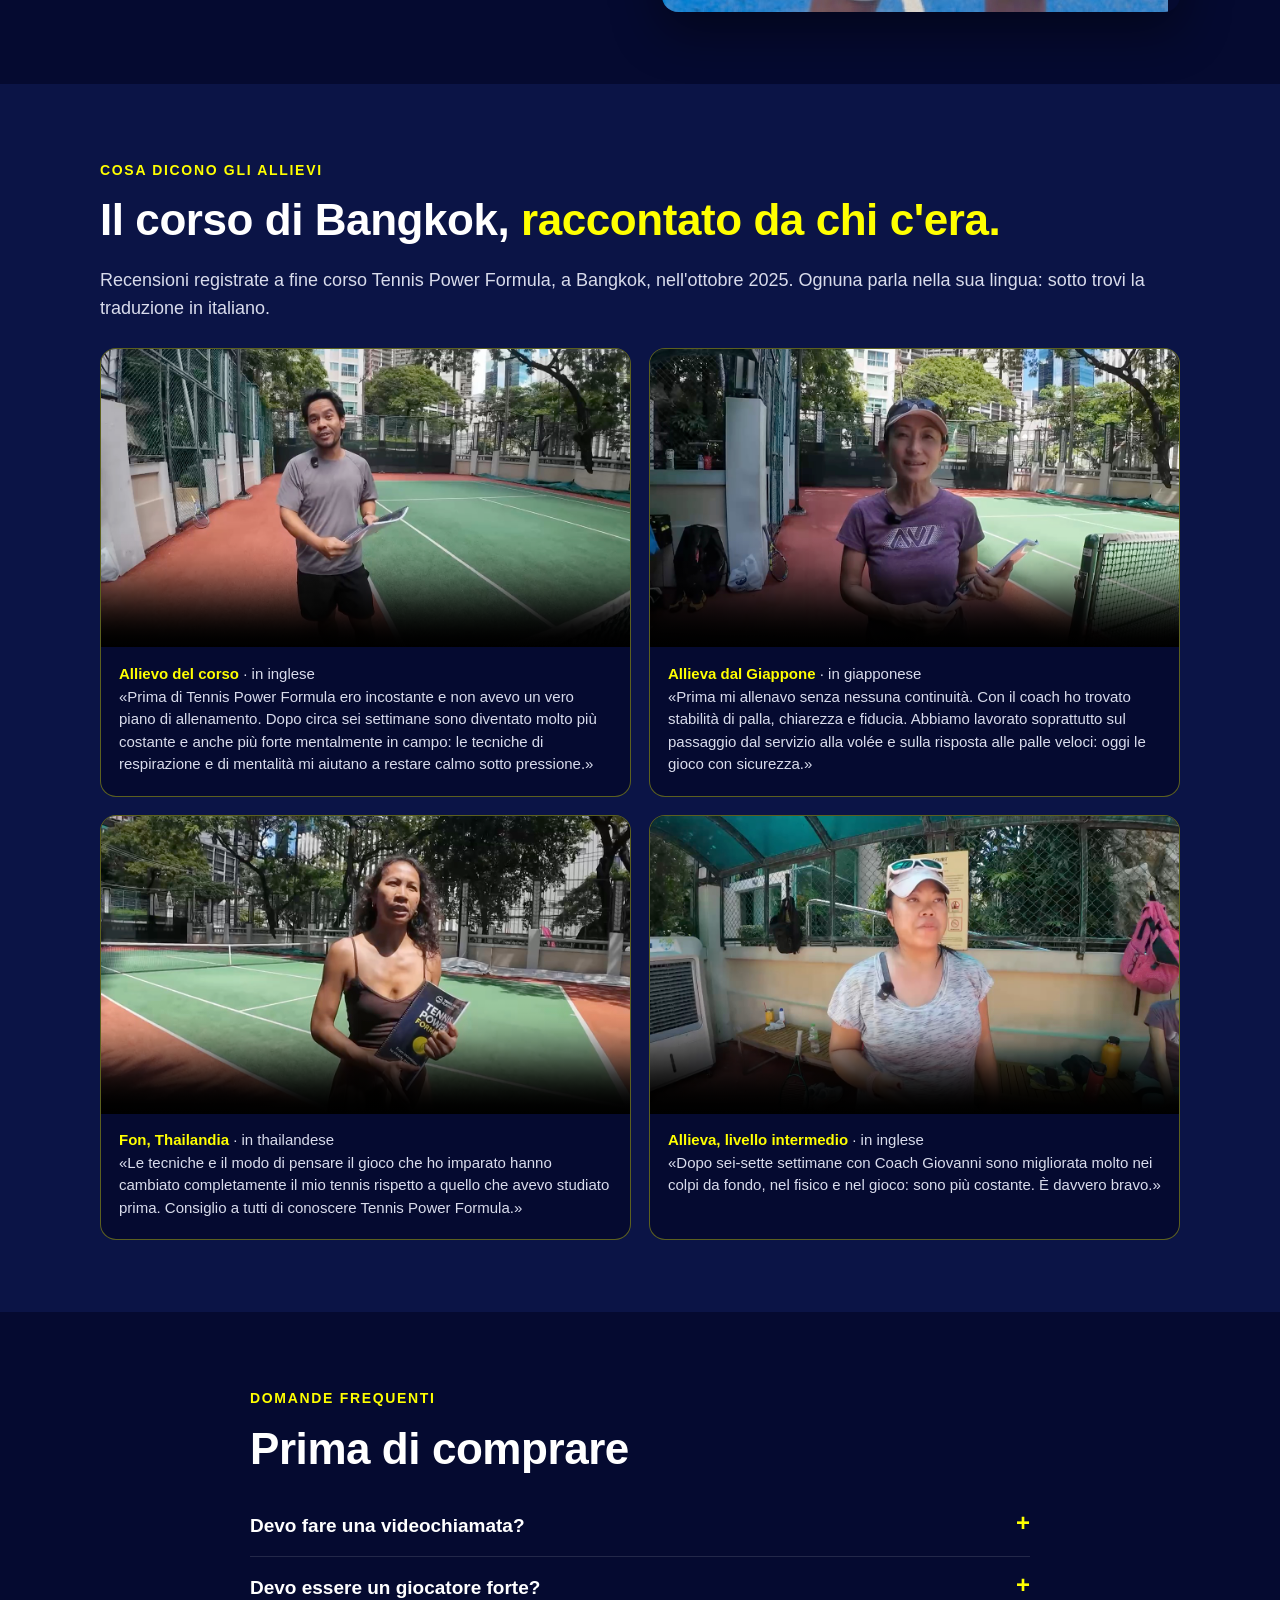
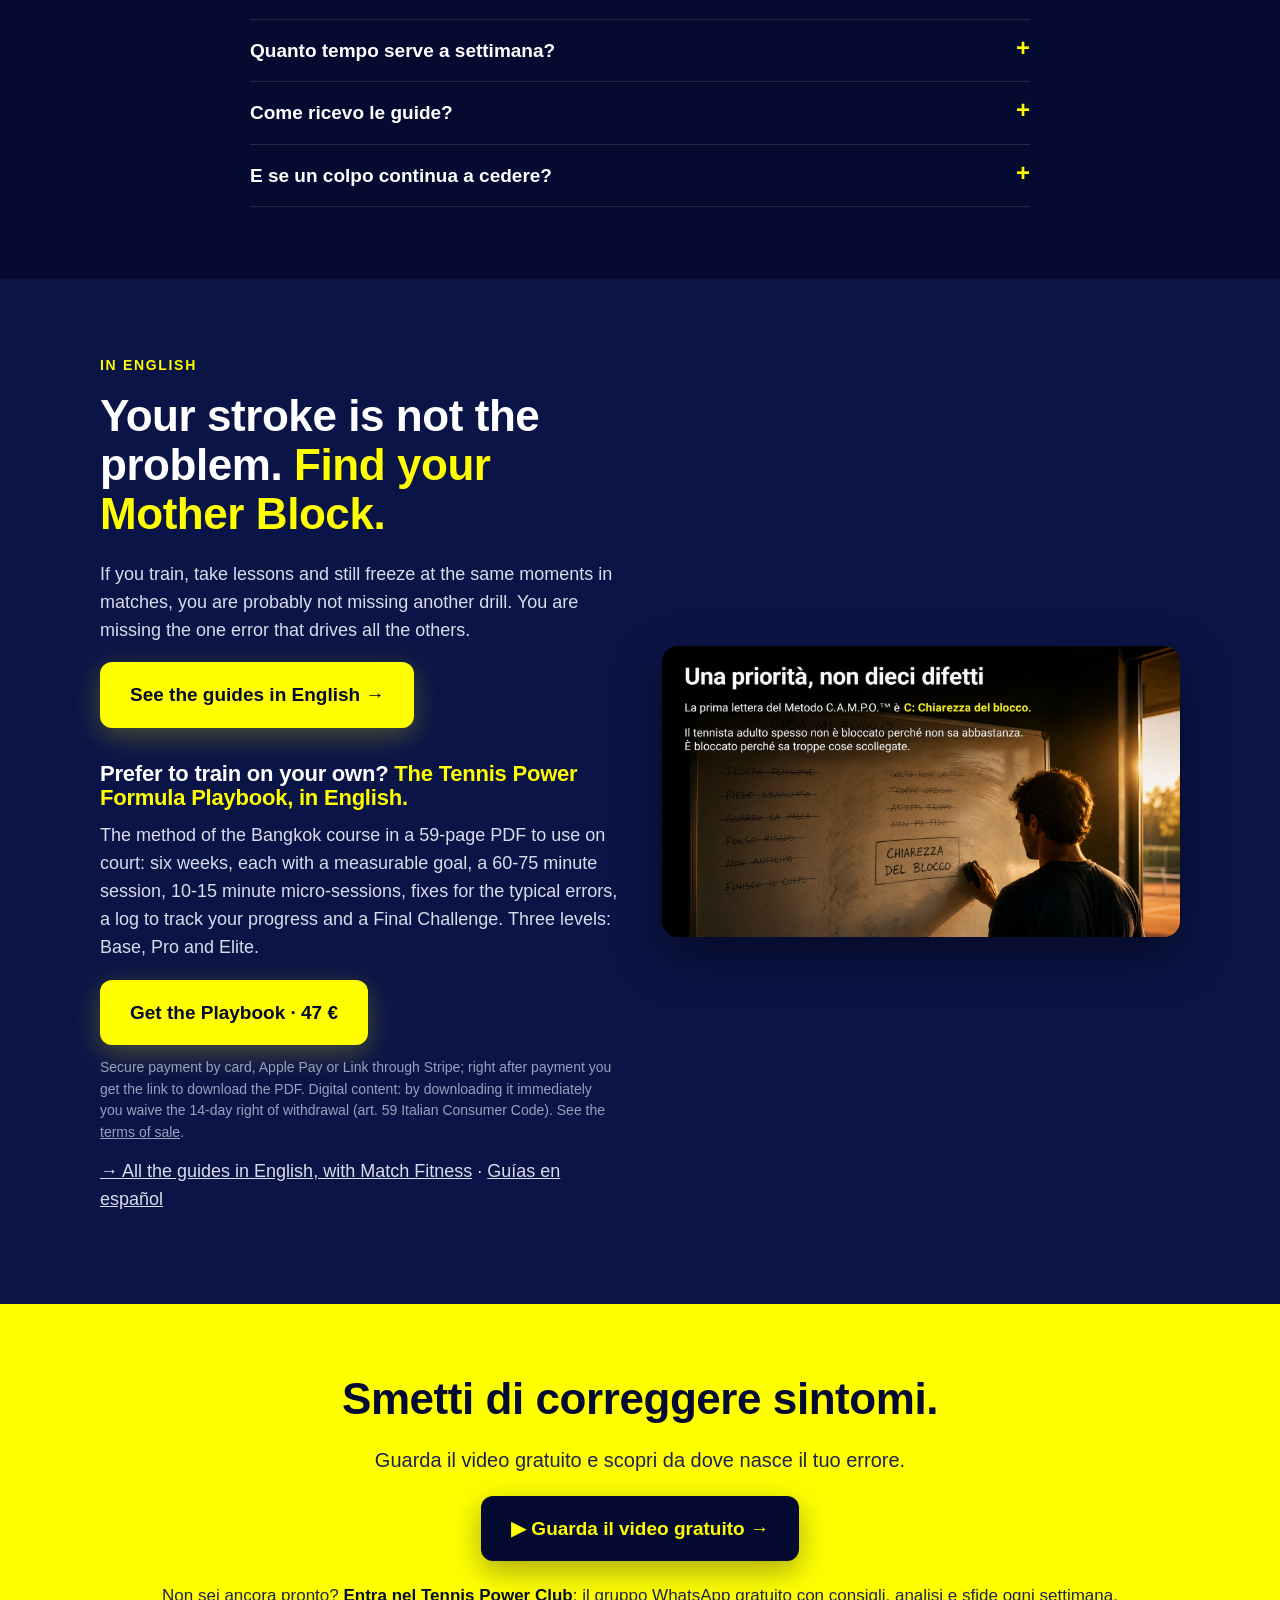
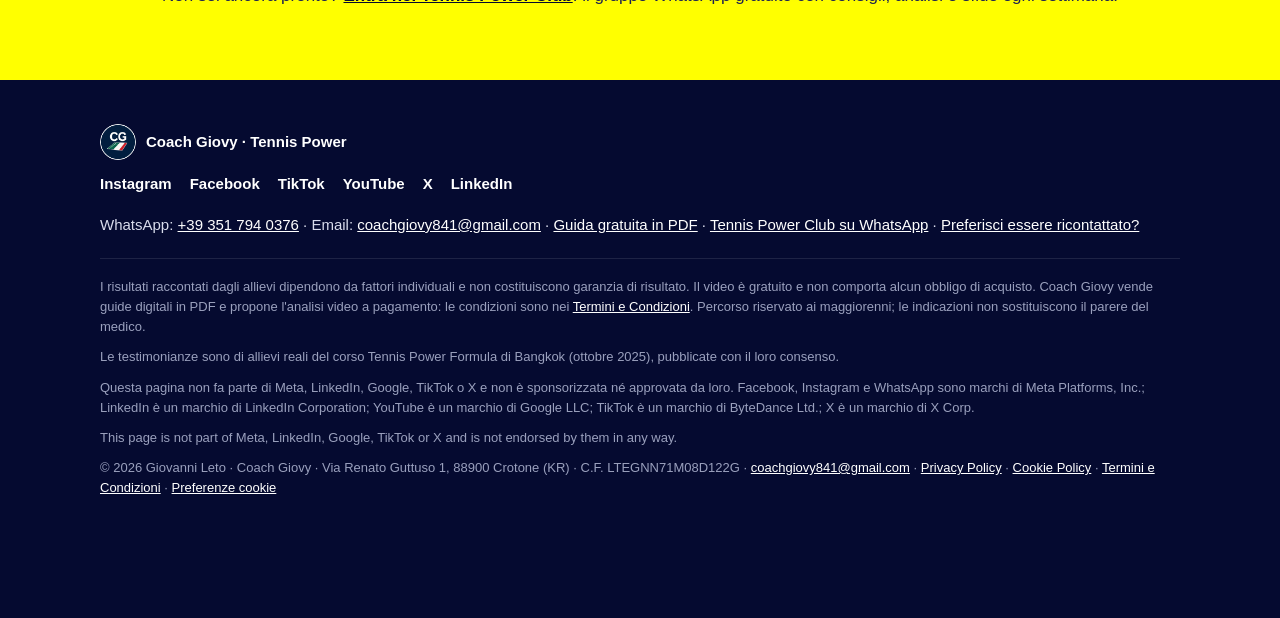
==== commit 6a6f1805: "Home senza call: video gratuito e pacchetto 2 guide" ====
--- a/index.html
+++ b/index.html
@@ -143,7 +143,7 @@
     <a class="brand" href="#inizio"><img src="img/logo.png" alt="">Coach Giovy</a>
     <!-- Scelta della lingua (06/11/2026): pagine di vendita in inglese e spagnolo con le due guide. -->
     <nav class="lingue" aria-label="Lingua"><b>IT</b><a href="en/" hreflang="en" lang="en">EN</a><a href="es/" hreflang="es" lang="es">ES</a></nav>
-    <a class="btn" href="https://calendar.app.google/vhpC8xXXcmGHWAYC7" target="_blank" rel="noopener">Prenota la diagnosi</a>
+    <a class="btn" href="iscrizione.html">Guarda il video</a>
   </div>
 </header>
 
@@ -157,13 +157,12 @@
       <h1>Non sei bloccato perché ti manca <span class="giallo">talento.</span></h1>
       <p class="lead">Forse stai cercando di correggere il punto sbagliato. Il colpo che sbagli quasi mai è il problema: è l'ultimo anello di una catena che parte prima. Io lo chiamo <b class="giallo">Blocco Madre™</b>.</p>
       <div class="cta-row">
-        <a class="btn" href="https://calendar.app.google/vhpC8xXXcmGHWAYC7" target="_blank" rel="noopener">Prenota la diagnosi gratuita →</a>
-        <a class="btn out" href="iscrizione.html">▶ Guarda il video gratuito (12 minuti)</a>
+        <a class="btn" href="iscrizione.html">▶ Guarda il video gratuito (12 minuti) →</a>
         <a class="btn out" href="https://wa.me/393517940376?text=TENNIS" target="_blank" rel="noopener">Scrivimi TENNIS su WhatsApp</a>
         <a class="btn out" href="https://docs.google.com/forms/d/e/1FAIpQLSeAd2VO9AnDeCGVUJ0sTrOYMsWZMtYce19Gke6xHrSFcv4H5g/viewform" target="_blank" rel="noopener">Fai il test gratuito (2 minuti)</a>
       </div>
-      <div class="punti"><span>Gratis</span><span>30 minuti</span><span>In videochiamata</span><span>Da qualsiasi paese</span></div>
-      <p class="nota">I dati della prenotazione servono solo a fissare la call. <a href="privacy.html" style="color:var(--grigio)">Privacy</a></p>
+      <div class="punti"><span>Gratis</span><span>12 minuti</span><span>Lo guardi subito</span><span>Ti arriva anche via email</span></div>
+      <p class="nota">Nome ed email servono solo a mandarti il video. <a href="privacy.html" style="color:var(--grigio)">Privacy</a></p>
     </div>
     <div class="foto"><img src="img/coach.jpg" alt="Coach Giovy, Giovanni Leto, in campo"></div>
   </div>
@@ -180,8 +179,7 @@
       <span class="eyebrow">Guarda il video · 4 minuti</span>
       <h2>Il colpo che vedi sbagliare <span class="giallo">non è il problema.</span></h2>
       <p>In questo video ti racconto come sono arrivato al Blocco Madre e come lo trovo. Tu vedi il rovescio che crolla. Io vedo il piede che si è fermato mezzo secondo prima.</p>
-      <a class="btn" href="https://calendar.app.google/vhpC8xXXcmGHWAYC7" target="_blank" rel="noopener">Voglio trovare il mio Blocco Madre →</a>
-      <p style="margin-top:14px"><a class="btn out" href="iscrizione.html">▶ Guarda la presentazione completa (12 minuti)</a></p>
+      <a class="btn" href="iscrizione.html">▶ Guarda la presentazione completa (12 minuti) →</a>
     </div>
   </div>
 </section>
@@ -218,7 +216,7 @@
       <h2>Prima della correzione <span class="giallo">serve una diagnosi.</span></h2>
       <p>Nel tennis degli adulti non puoi correggere bene qualcosa se prima non hai capito da dove nasce davvero l'errore. Ogni consiglio può essere giusto, preso da solo: ma se non sai qual è la tua priorità, ogni consiglio diventa rumore.</p>
       <p class="promessa">Una priorità, non dieci difetti.</p>
-      <a class="btn" href="https://calendar.app.google/vhpC8xXXcmGHWAYC7" target="_blank" rel="noopener">Prenota la diagnosi gratuita →</a>
+      <a class="btn" href="iscrizione.html">▶ Guarda come trovarla, nel video gratuito →</a>
     </div>
   </div>
 </section>
@@ -239,19 +237,20 @@
   </div>
 </section>
 
-<!-- RESET TENNIS 30 -->
-<section class="alt" id="reset">
-  <div class="wrap">
-    <span class="eyebrow">Il percorso</span>
-    <h2>Reset Tennis 30™: <span class="giallo">quattro settimane, uno a uno, tutto online.</span></h2>
+<!-- PACCHETTO DELLE DUE GUIDE (approvato e pubblicato 13/11/2026, al posto di Reset Tennis 30, in pausa dal 09/11): stesso prezzo e stesso barrato vero della pagina del video. -->
+<section class="alt" id="guide">
+  <div class="wrap">
+    <span class="eyebrow">Le mie due guide</span>
+    <h2>Tecnica e gambe, <span class="giallo">già in ordine.</span></h2>
+    <p>Molte cose sul tennis le trovi gratis su YouTube. Quello che manca è l'ordine: cosa fare questa settimana, quante volte, e come capire se funziona.</p>
     <div class="settimane">
-      <div class="sett"><small>Settimana 1</small><h3>Trovo il tuo Blocco Madre</h3><p>E ti do una priorità sola su cui lavorare.</p></div>
-      <div class="sett"><small>Settimane 2 e 3</small><h3>Esercizi brevi</h3><p>Adatti al tempo che hai davvero, con la verifica sui tuoi video.</p></div>
-      <div class="sett"><small>Settimana 4</small><h3>Partita vera</h3><p>Giochi e misuriamo cosa è cambiato, con un numero.</p></div>
-    </div>
-    <p class="promessa">Non ti prometto la classifica e non ti prometto di vincere di più: ti prometto che saprai su cosa stai lavorando e perché.</p>
-    <a class="btn" href="https://calendar.app.google/vhpC8xXXcmGHWAYC7" target="_blank" rel="noopener">Si parte dalla diagnosi gratuita →</a>
-    <p class="nota">Il prezzo te lo dico in call, dopo la diagnosi: prima capiamo se ha senso lavorare insieme.</p>
+      <div class="sett"><small>Playbook · 59 pagine</small><h3>6 settimane di tennis</h3><p>Servizio, risposta, dritto, rovescio, gioco a punti e partita. Una sessione da 60-75 minuti o micro-sessioni da 10-15.</p></div>
+      <div class="sett"><small>Fisico da Match · 41 pagine</small><h3>Le gambe del terzo set</h3><p>Test di partenza, primo passo, 8 circuiti pronti. Un campo, qualche cono e 30 minuti.</p></div>
+      <div class="sett"><small>In PDF</small><h3>Le scarichi subito</h3><p>Sul telefono in campo o stampate. Tre livelli: Base, Pro ed Elite.</p></div>
+    </div>
+    <p class="promessa">Playbook 47 € + Fisico da Match 47 €: insieme <s style="color:#ff5a5a">94 €</s> <span class="giallo">37 €</span>.</p>
+    <a class="btn" href="https://buy.stripe.com/5kQfZi4ARcNo2FD3h29bO07" target="_blank" rel="noopener">Voglio le 2 guide · 37 €</a>
+    <p class="nota">Pagamento sicuro con Stripe. Il prezzo barrato è la somma dei prezzi a cui ogni guida si compra da sola. Vedi le <a href="termini.html#pacchetto" style="color:var(--grigio)">condizioni di vendita</a>.</p>
   </div>
 </section>
 
@@ -319,7 +318,7 @@
       <p>Ho allenato in Italia, in Vietnam, in Thailandia e negli ultimi anni in un circolo in Calabria. E allenando adulti ho visto sempre lo stesso schema: persone motivate, che amano davvero il tennis, bloccate non per mancanza di voglia, ma perché si allenano sul problema sbagliato.</p>
       <p class="promessa">Tu vedi il rovescio che crolla. Io vedo il piede che si è fermato mezzo secondo prima.</p>
     </div>
-    <div class="slide"><img src="img/slide-39.jpg" alt="Perché ho creato Reset Tennis 30" loading="lazy"></div>
+    <div class="slide"><img src="img/video-poster.jpg" alt="Coach Giovy in campo" loading="lazy"></div>
   </div>
 </section>
 
@@ -354,13 +353,12 @@
 <section>
   <div class="wrap" style="max-width:820px">
     <span class="eyebrow">Domande frequenti</span>
-    <h2>Prima di prenotare</h2>
-    <details><summary>Com'è fatta la diagnosi gratuita?</summary><p>Trenta minuti in videochiamata con Google Meet. Guardiamo il tuo gioco insieme, ti faccio qualche domanda e ti dico cosa vedo. Se ha senso lavorare insieme te lo dico; se non ha senso, te lo dico lo stesso.</p></details>
-    <details><summary>Devo essere un giocatore forte?</summary><p>No. Il percorso è per adulti che giocano al circolo, fanno qualche torneo o le sfide con gli amici, e sentono di essere fermi allo stesso livello.</p></details>
-    <details><summary>Quanto tempo serve a settimana?</summary><p>Poco, ma fatto bene: esercizi brevi costruiti sui tuoi orari reali. L'idea è fare meno cose, ma quelle giuste.</p></details>
-    <details><summary>Vivo all'estero o viaggio spesso: funziona lo stesso?</summary><p>Sì, è tutto online. La pagina di prenotazione ti mostra gli orari nel tuo fuso orario.</p></details>
-    <details><summary>Che differenza c'è tra il Playbook e Reset Tennis 30?</summary><p>Il Playbook è il metodo da seguire da solo, uguale per tutti. Reset Tennis 30 è il percorso uno a uno: parto dal tuo Blocco Madre e correggo sui tuoi video. Se hai il Playbook e un colpo continua a cedere sotto pressione, la diagnosi gratuita è il passo giusto.</p></details>
-    <details><summary>Quanto costa Reset Tennis 30?</summary><p>Te lo dico in call, dopo la diagnosi. Prima capiamo insieme qual è il tuo Blocco Madre e se il percorso fa per te.</p></details>
+    <h2>Prima di comprare</h2>
+    <details><summary>Devo fare una videochiamata?</summary><p>No. Guardi il video, scegli la guida e parti da solo. Se hai una domanda scrivimi su WhatsApp al 351 794 0376: ti rispondo io.</p></details>
+    <details><summary>Devo essere un giocatore forte?</summary><p>No. Le guide sono scritte per adulti che giocano al circolo, fanno qualche torneo o le sfide con gli amici. Il Playbook ha tre livelli: Base, Pro ed Elite.</p></details>
+    <details><summary>Quanto tempo serve a settimana?</summary><p>Una sessione da 60-75 minuti, oppure micro-sessioni da 10-15 minuti nei giorni pieni. I circuiti di Fisico da Match durano circa 30 minuti.</p></details>
+    <details><summary>Come ricevo le guide?</summary><p>Subito dopo il pagamento ti si apre la pagina con i link per scaricare i PDF. Se qualcosa non si apre, scrivimi e te li rimando.</p></details>
+    <details><summary>E se un colpo continua a cedere?</summary><p>Le guide ti danno il metodo, ma non vedono il tuo colpo. Dopo l'acquisto puoi chiedermi l'analisi video: mi mandi il colpo e ti rispondo io con un video.</p></details>
   </div>
 </section>
 
@@ -371,8 +369,7 @@
       <span class="eyebrow">In English</span>
       <h2>Your stroke is not the problem. <span class="giallo">Find your Mother Block.</span></h2>
       <p>If you train, take lessons and still freeze at the same moments in matches, you are probably not missing another drill. You are missing the one error that drives all the others.</p>
-      <p><b>Reset Tennis 30™</b> is a four-week, one-to-one online program for adult players. It always starts with a free 30-minute video call, and the booking page shows the times in your own time zone.</p>
-      <a class="btn" href="https://calendar.app.google/vhpC8xXXcmGHWAYC7" target="_blank" rel="noopener">Book your free call →</a>
+      <a class="btn" href="en/">See the guides in English →</a>
       <!-- Playbook in inglese: link Stripe creato e provato il 06/11/2026 (decisione del titolare «Un link per lingua»; 47 euro dal 10/11/2026, prima 27). -->
       <h3 id="playbook-en" style="margin-top:34px">Prefer to train on your own? <span class="giallo">The Tennis Power Formula Playbook, in English.</span></h3>
       <p>The method of the Bangkok course in a 59-page PDF to use on court: six weeks, each with a measurable goal, a 60-75 minute session, 10-15 minute micro-sessions, fixes for the typical errors, a log to track your progress and a Final Challenge. Three levels: Base, Pro and Elite.</p>
@@ -390,8 +387,8 @@
 <section class="finale">
   <div class="wrap">
     <h2>Smetti di correggere sintomi.</h2>
-    <p>Scopri qual è il tuo Blocco Madre in 30 minuti, gratis.</p>
-    <a class="btn" href="https://calendar.app.google/vhpC8xXXcmGHWAYC7" target="_blank" rel="noopener">Prenota la diagnosi gratuita →</a>
+    <p>Guarda il video gratuito e scopri da dove nasce il tuo errore.</p>
+    <a class="btn" href="iscrizione.html">▶ Guarda il video gratuito →</a>
     <p class="club">Non sei ancora pronto? <a href="https://chat.whatsapp.com/JRGV0BGy0C2G9ixnnezzNY" target="_blank" rel="noopener">Entra nel Tennis Power Club</a>: il gruppo WhatsApp gratuito con consigli, analisi e sfide ogni settimana.</p>
   </div>
 </section>
@@ -411,7 +408,7 @@
     </div>
     <p>WhatsApp: <a href="https://wa.me/393517940376?text=TENNIS">+39 351 794 0376</a> · Email: <a href="mailto:coachgiovy841@gmail.com">coachgiovy841@gmail.com</a> · <a href="https://drive.google.com/file/d/1K6aGOodarD0te33HULydcVRfUlm4K-37/view" target="_blank" rel="noopener">Guida gratuita in PDF</a> · <a href="https://chat.whatsapp.com/JRGV0BGy0C2G9ixnnezzNY" target="_blank" rel="noopener">Tennis Power Club su WhatsApp</a> · <a href="https://forms.gle/74oSmJarqbcMJwJe6" target="_blank" rel="noopener">Preferisci essere ricontattato?</a></p>
     <div class="legale">
-      <p>I risultati raccontati dagli allievi dipendono da fattori individuali e non costituiscono garanzia di risultato. La diagnosi gratuita costa zero euro e non comporta alcun obbligo di acquisto. Coach Giovy propone anche servizi a pagamento, come il percorso Reset Tennis 30™: le condizioni ti vengono comunicate per iscritto prima di qualsiasi acquisto. Percorso riservato ai maggiorenni; le indicazioni non sostituiscono il parere del medico.</p>
+      <p>I risultati raccontati dagli allievi dipendono da fattori individuali e non costituiscono garanzia di risultato. Il video è gratuito e non comporta alcun obbligo di acquisto. Coach Giovy vende guide digitali in PDF e propone l'analisi video a pagamento: le condizioni sono nei <a href="termini.html">Termini e Condizioni</a>. Percorso riservato ai maggiorenni; le indicazioni non sostituiscono il parere del medico.</p>
       <p>Le testimonianze sono di allievi reali del corso Tennis Power Formula di Bangkok (ottobre 2025), pubblicate con il loro consenso.</p>
       <p>Questa pagina non fa parte di Meta, LinkedIn, Google, TikTok o X e non è sponsorizzata né approvata da loro. Facebook, Instagram e WhatsApp sono marchi di Meta Platforms, Inc.; LinkedIn è un marchio di LinkedIn Corporation; YouTube è un marchio di Google LLC; TikTok è un marchio di ByteDance Ltd.; X è un marchio di X Corp.</p>
       <p>This page is not part of Meta, LinkedIn, Google, TikTok or X and is not endorsed by them in any way.</p>
@@ -420,7 +417,7 @@
   </div>
 </footer>
 
-<div class="fisso"><a class="btn" href="https://calendar.app.google/vhpC8xXXcmGHWAYC7" target="_blank" rel="noopener">Prenota la diagnosi gratuita →</a></div>
+<div class="fisso"><a class="btn" href="iscrizione.html">▶ Guarda il video gratuito →</a></div>
 
 <script src="consenso.js"></script>
 </body>
